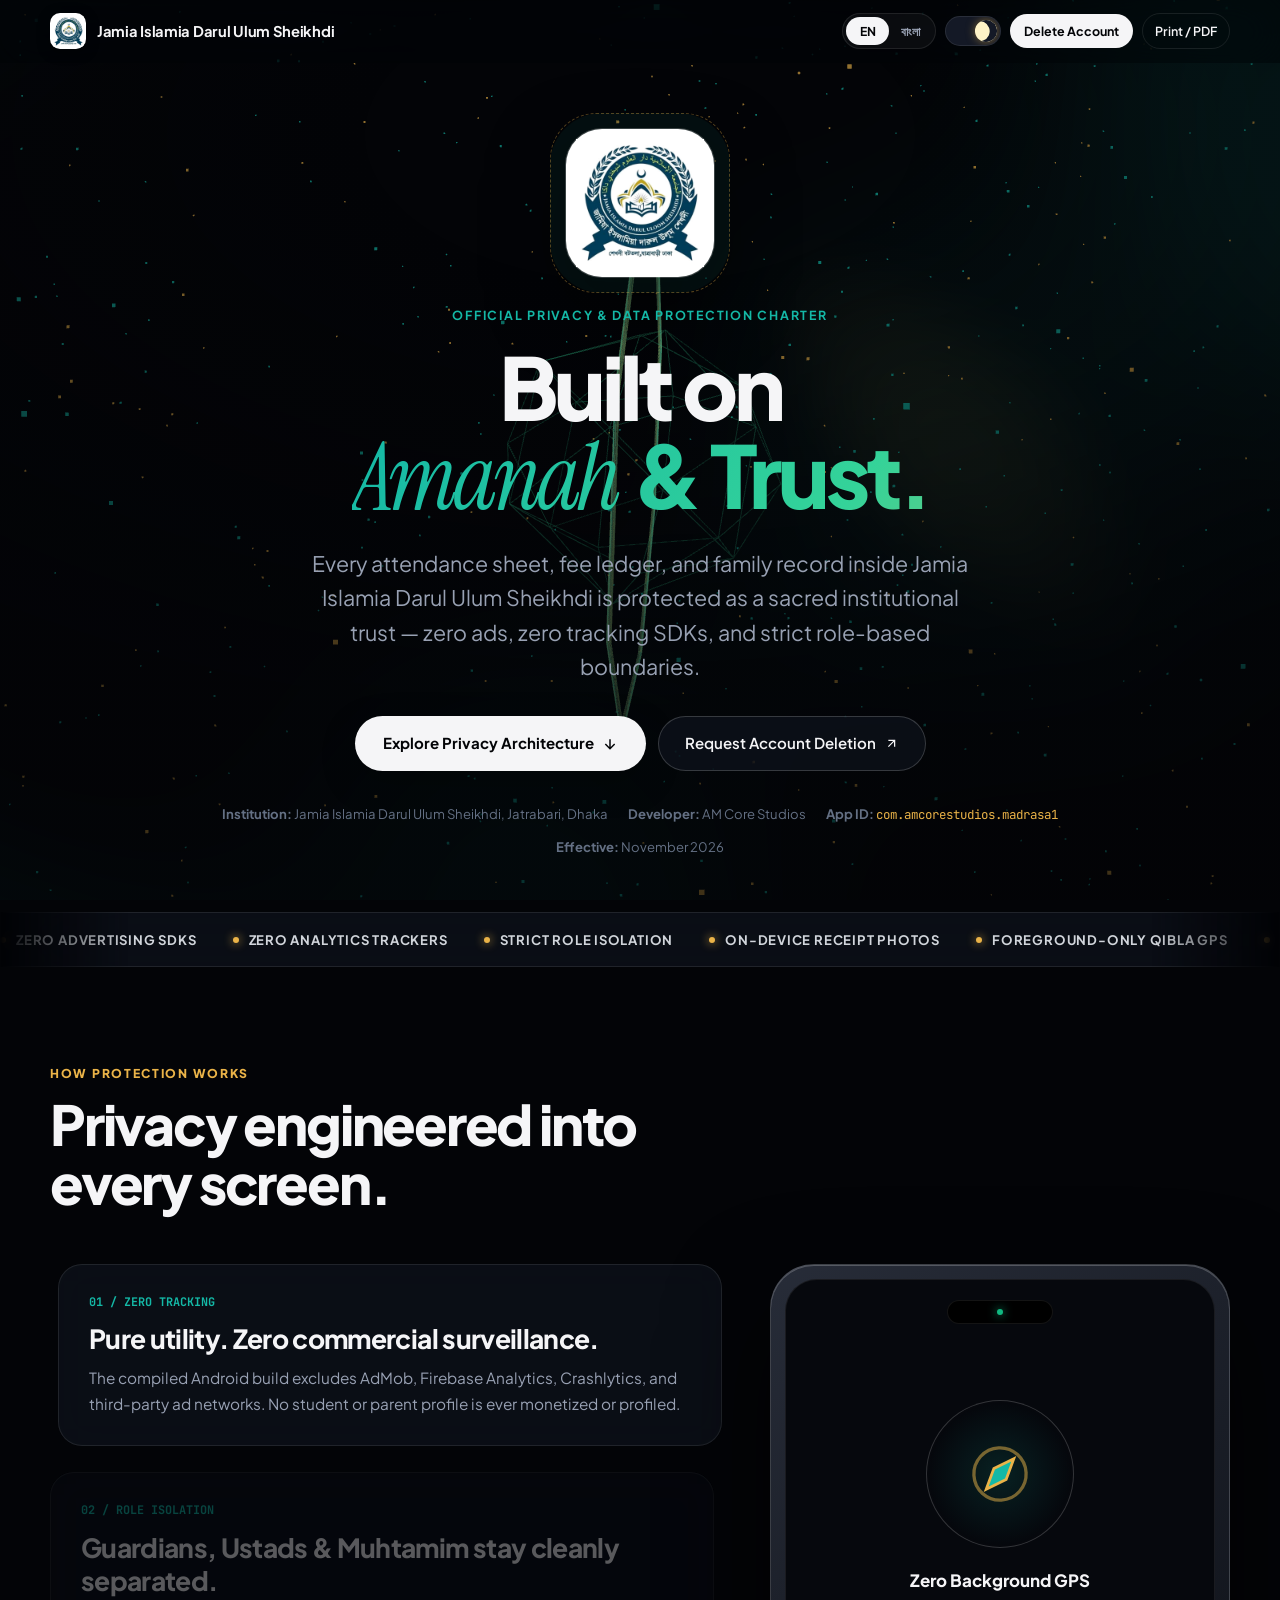
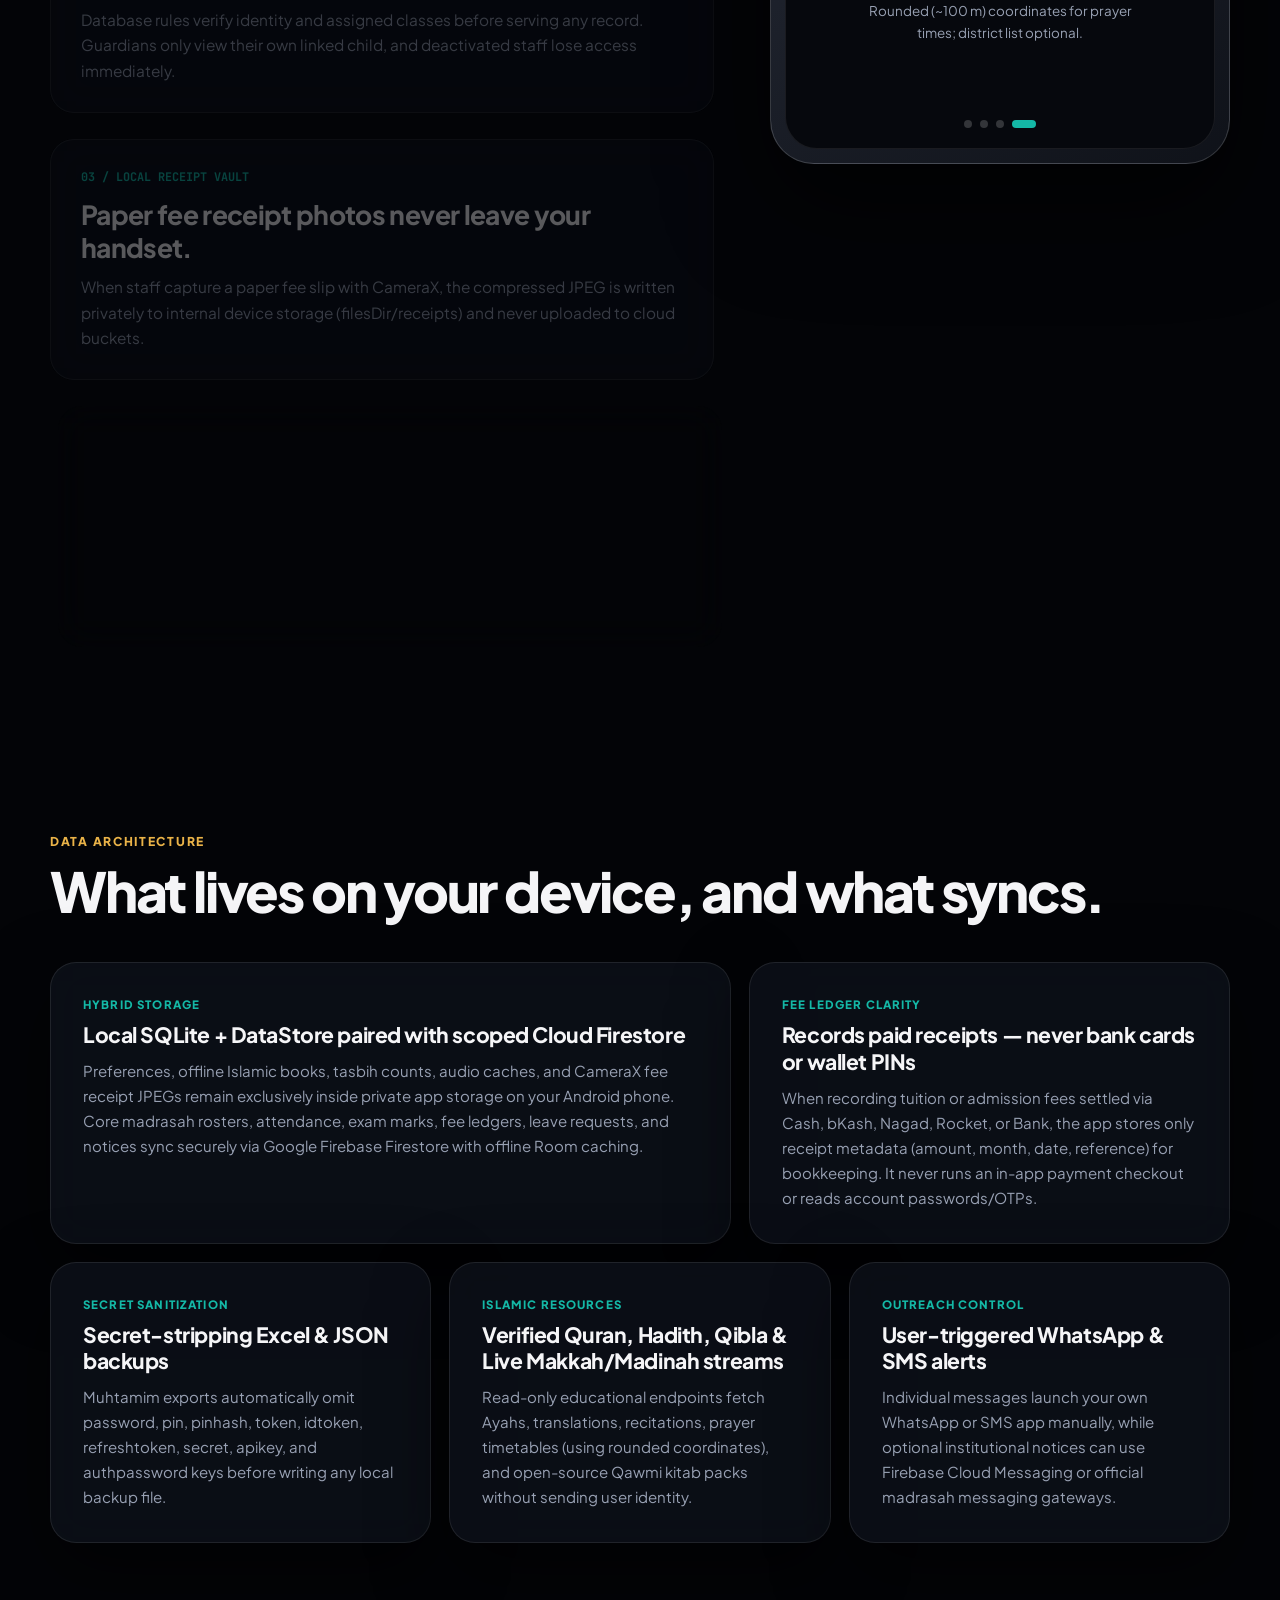
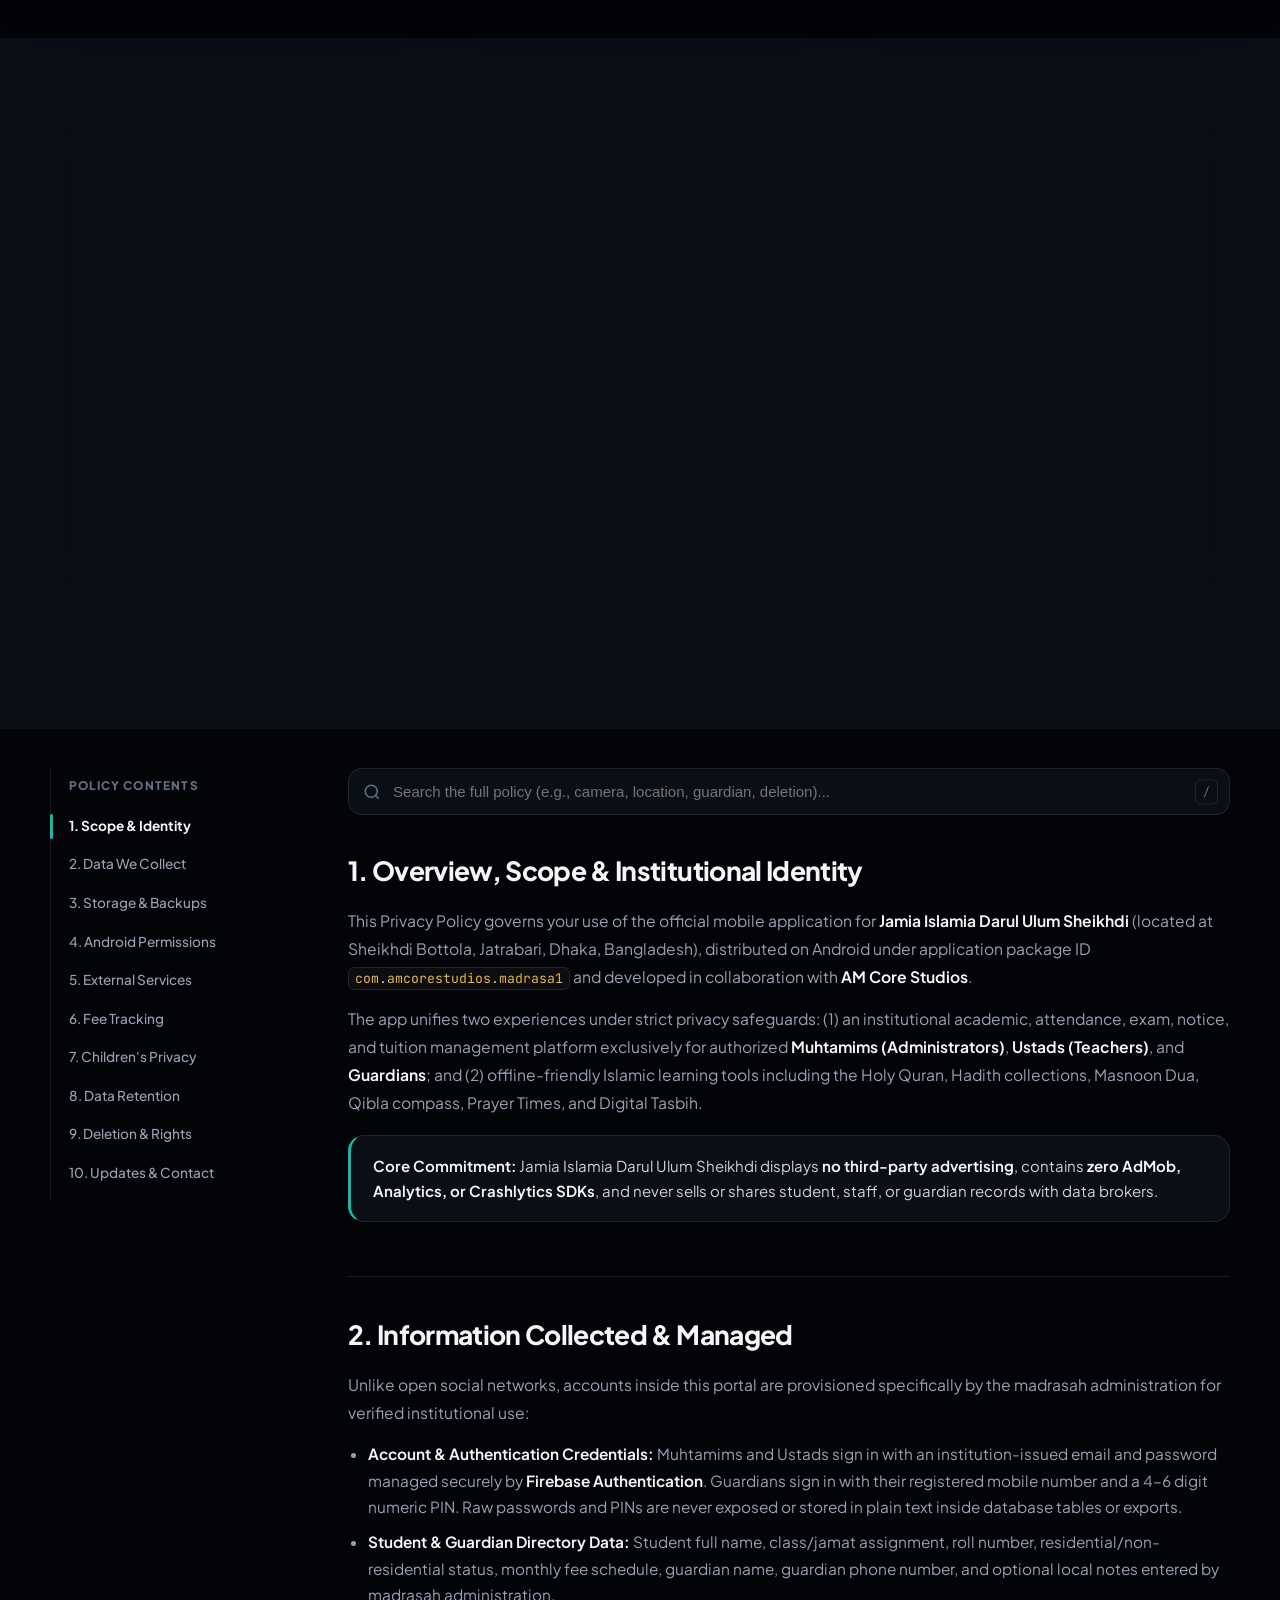
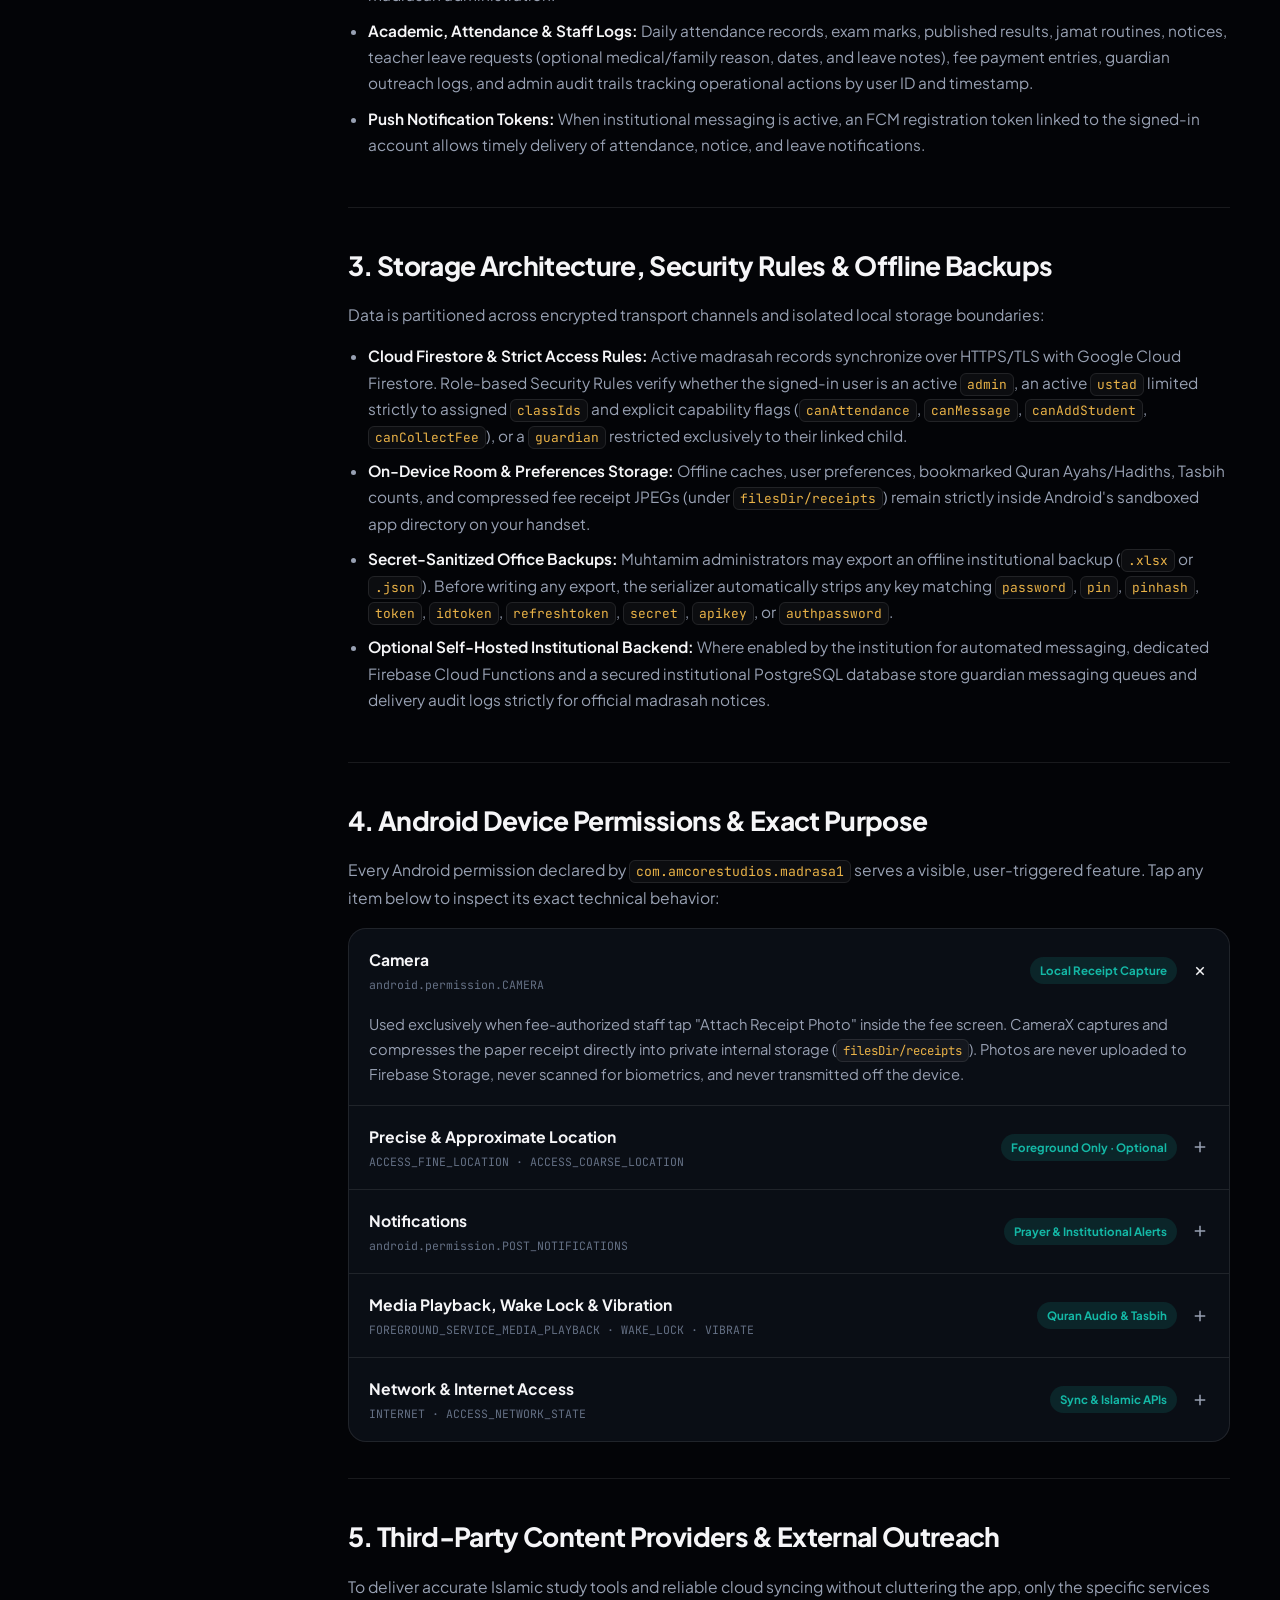
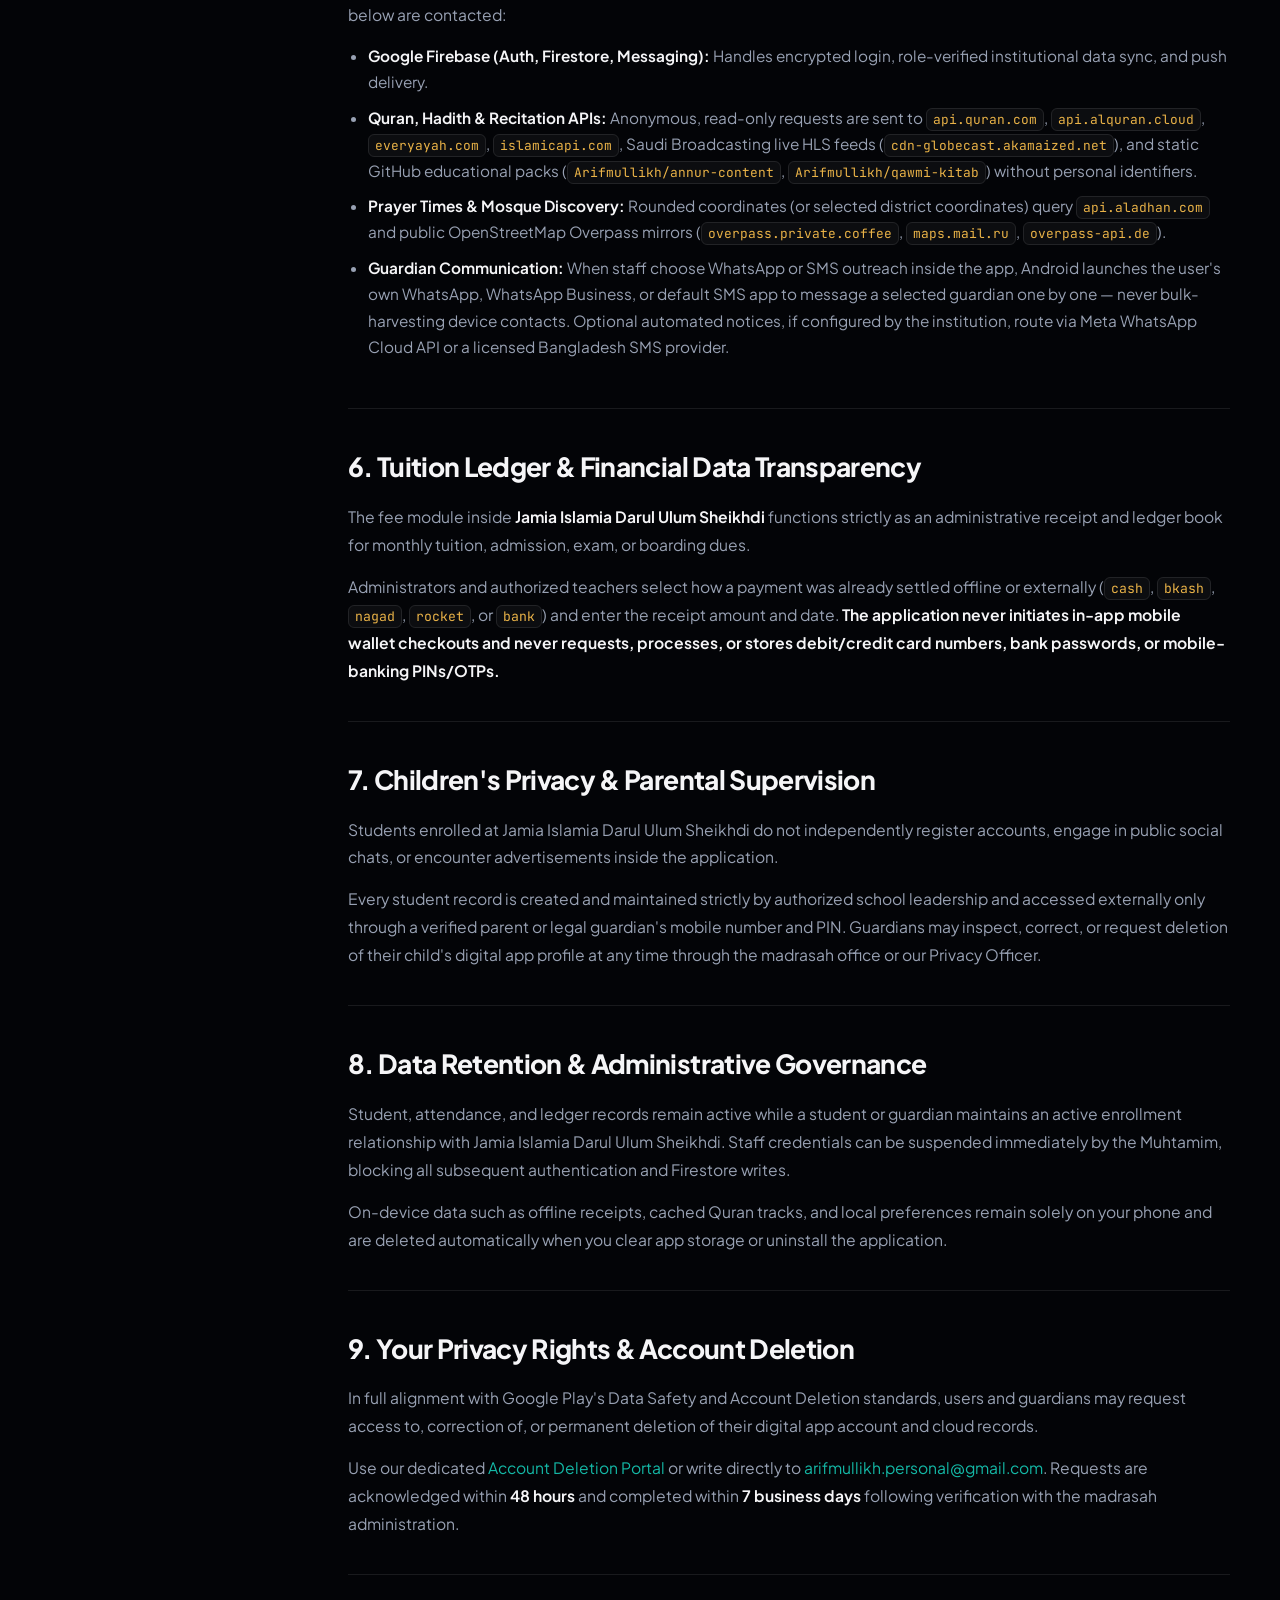
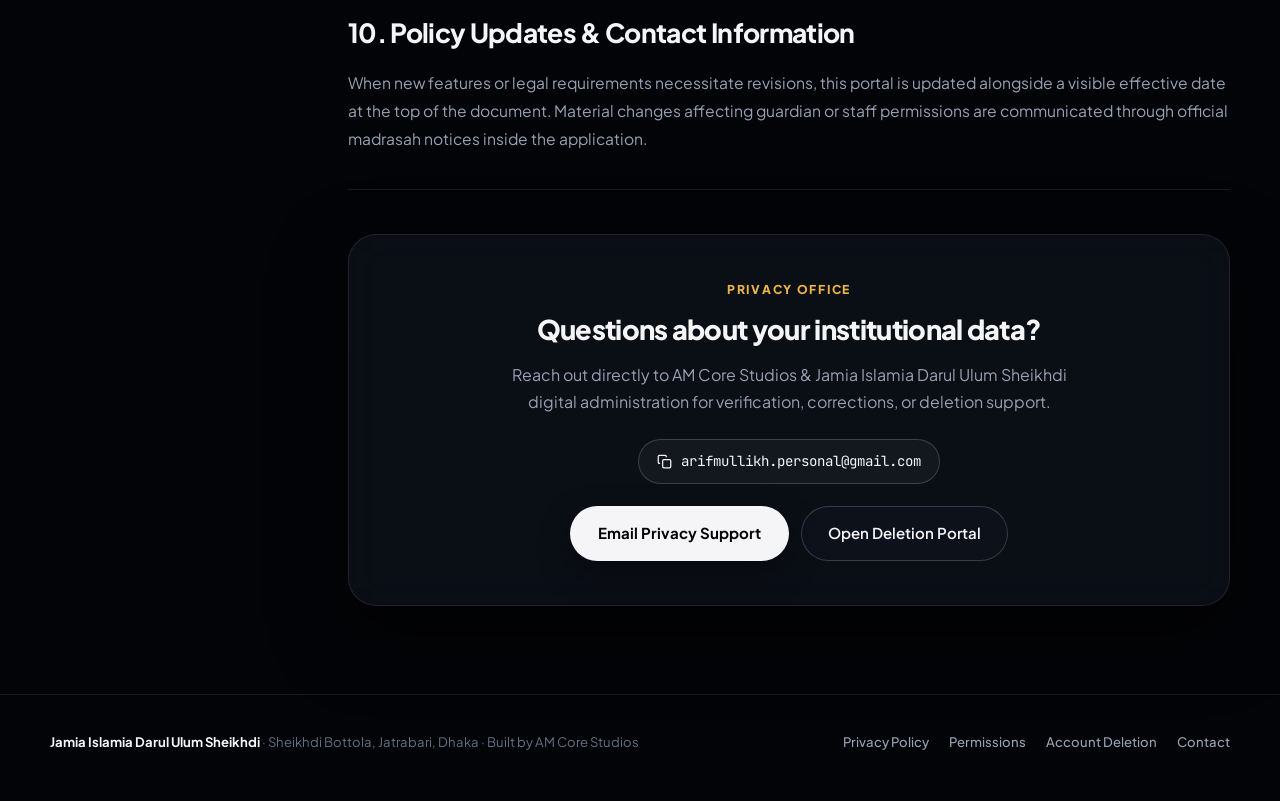
==== index.html @ a16a4319 "Deploy Jamia Islamia Darul Ulum Sheikhdi animated privacy portal" ====
<!DOCTYPE html>
<html lang="en" data-theme="dark">
<head>
  <meta charset="UTF-8">
  <meta name="viewport" content="width=device-width, initial-scale=1.0">
  <meta name="theme-color" content="#030407">
  <title>Privacy Policy — Jamia Islamia Darul Ulum Sheikhdi</title>
  <meta name="description" content="Official Privacy Policy &amp; Data Protection Charter for the Jamia Islamia Darul Ulum Sheikhdi Android application (com.amcorestudios.madrasa1) by AM Core Studios.">
  <meta property="og:title" content="Privacy Policy — Jamia Islamia Darul Ulum Sheikhdi">
  <meta property="og:description" content="Zero ads, zero trackers, strict role isolation, and complete institutional transparency for guardians, ustads, and administration.">
  <meta property="og:type" content="website">
  <meta property="og:url" content="https://arifmullikh.github.io/jamia-islamia-darul-ulum-sheikhdi/">
  <meta property="og:image" content="https://arifmullikh.github.io/jamia-islamia-darul-ulum-sheikhdi/assets/sheikhdi-seal.png">
  <link rel="icon" type="image/png" href="assets/sheikhdi-seal.png">
  <link rel="apple-touch-icon" href="assets/sheikhdi-seal.png">
  <link rel="preconnect" href="https://fonts.googleapis.com">
  <link rel="preconnect" href="https://fonts.gstatic.com" crossorigin>
  <link href="https://fonts.googleapis.com/css2?family=Hind+Siliguri:wght@400;500;600;700&family=Instrument+Serif:ital@0;1&family=JetBrains+Mono:wght@400;600;700&family=Noto+Serif+Bengali:wght@600;700;800&family=Plus+Jakarta+Sans:wght@400;500;600;700;800&display=swap" rel="stylesheet">
  <script>
    (function () {
      try {
        var t = localStorage.getItem('sheikhdi_theme') || 'dark';
        document.documentElement.setAttribute('data-theme', t === 'light' ? 'light' : 'dark');
        var m = document.querySelector('meta[name="theme-color"]');
        if (m) m.setAttribute('content', t === 'light' ? '#fbfbfd' : '#030407');
      } catch (_) {}
    })();
  </script>
  <link rel="stylesheet" href="css/styles.css?v=20261126">
</head>
<body>
  <!-- Cinematic Luxury Curtain Preloader -->
  <div id="preloader" class="preloader" aria-hidden="true">
    <div class="preloader-crest">
      <svg class="preloader-ring" viewBox="0 0 132 132" fill="none">
        <circle cx="66" cy="66" r="62" stroke="rgba(234,179,72,0.35)" stroke-width="1.5" stroke-dasharray="6 6" />
      </svg>
      <img src="assets/sheikhdi-seal.png" alt="" width="88" height="88">
    </div>
    <div class="preloader-bar"><div id="preloaderFill" class="preloader-fill"></div></div>
    <div id="preloaderPct" class="preloader-pct">00%</div>
  </div>

  <!-- Magnetic Cursor & Top Progress Ribbon -->
  <div id="cursorRing" class="cursor-ring" aria-hidden="true"></div>
  <div id="scrollLine" class="scroll-line" aria-hidden="true"></div>

  <!-- Real-Time Three.js WebGL Stage -->
  <canvas id="webgl-canvas" aria-hidden="true"></canvas>
  <div class="vignette-layer" aria-hidden="true"></div>

  <!-- Apple Frosted Floating Navbar -->
  <header class="top-nav" id="topNav">
    <div class="container nav-inner">
      <a href="#top" class="nav-brand" data-cursor="Top">
        <span class="nav-crest">
          <img src="assets/sheikhdi-seal.png" alt="Jamia Islamia Darul Ulum Sheikhdi Seal" width="32" height="32">
        </span>
        <span class="nav-title" data-en="Jamia Islamia Darul Ulum Sheikhdi" data-bn="জামিয়া ইসলামিয়া দারুল উলুম শেখদী">Jamia Islamia Darul Ulum Sheikhdi</span>
      </a>

      <nav class="nav-controls" aria-label="Portal Controls">
        <div class="lang-pill" role="group" aria-label="Language Selector">
          <div class="lang-glider" aria-hidden="true"></div>
          <button type="button" id="btnEn" class="lang-btn" onclick="setLang('en')" aria-pressed="true">EN</button>
          <button type="button" id="btnBn" class="lang-btn" onclick="setLang('bn')" aria-pressed="false">বাংলা</button>
        </div>

        <button type="button" id="themeSwitch" class="theme-switch" aria-label="Toggle Light or Dark Theme" aria-pressed="true">
          <span class="switch-orb" aria-hidden="true"></span>
        </button>

        <a href="account-deletion.html" class="nav-link-btn" data-cursor="Portal" data-en="Delete Account" data-bn="অ্যাকাউন্ট ডিলিট">Delete Account</a>

        <button type="button" class="nav-ghost-btn" onclick="window.print()" data-en="Print / PDF" data-bn="প্রিন্ট / PDF">Print / PDF</button>
      </nav>
    </div>
  </header>

  <main>
    <!-- Hero Stage -->
    <section class="hero-stage" id="top">
      <div class="container hero-inner" id="heroInner">
        <div class="seal-medallion" data-cursor="Seal">
          <img src="assets/sheikhdi-seal.png" alt="Official Emblem of Jamia Islamia Darul Ulum Sheikhdi, Dhaka" width="128" height="128">
        </div>

        <div class="hero-eyebrow" data-en="Official Privacy &amp; Data Protection Charter" data-bn="প্রাতিষ্ঠানিক অফিশিয়াল প্রাইভেসি ও তথ্য সুরক্ষা সনদ">
          Official Privacy &amp; Data Protection Charter
        </div>

        <h1 class="hero-h1">
          <span class="lang-en-block" data-lang="en">
            <span class="split-line"><span class="split-inner">Built on</span></span>
            <span class="split-line"><span class="split-inner"><span class="hero-accent"><span class="serif-it">Amanah</span> &amp; Trust.</span></span></span>
          </span>
          <span class="lang-bn-block" data-lang="bn" hidden>
            <span class="split-line"><span class="split-inner">আমাদের অঙ্গীকার</span></span>
            <span class="split-line"><span class="split-inner"><span class="hero-accent">স্বচ্ছতা ও <span class="serif-it">আমানত</span></span></span></span>
          </span>
        </h1>

        <p class="hero-lead"
           data-en="Every attendance sheet, fee ledger, and family record inside Jamia Islamia Darul Ulum Sheikhdi is protected as a sacred institutional trust — zero ads, zero tracking SDKs, and strict role-based boundaries."
           data-bn="জামিয়া ইসলামিয়া দারুল উলুম শেখদী অ্যাপে সংরক্ষিত প্রতিটি ছাত্রের হাজিরা, ফলাফল ও অভিভাবকের তথ্য আমাদের কাছে আমানত। এতে কোনো বিজ্ঞাপন বা গোপন ট্র্যাকিং নেই; প্রত্যেক ব্যবহারকারীর তথ্য কেবল তাঁর নির্ধারিত গণ্ডির মধ্যেই সুরক্ষিত থাকে।">
          Every attendance sheet, fee ledger, and family record inside Jamia Islamia Darul Ulum Sheikhdi is protected as a sacred institutional trust — zero ads, zero tracking SDKs, and strict role-based boundaries.
        </p>

        <div class="hero-cta">
          <a href="#showcase" class="apple-btn-primary" data-cursor="Explore">
            <span data-en="Explore Privacy Architecture" data-bn="সুরক্ষা কাঠামো দেখুন">Explore Privacy Architecture</span>
            <svg width="16" height="16" viewBox="0 0 24 24" fill="none" stroke="currentColor" stroke-width="2.2" aria-hidden="true"><path d="M12 5v14M5 12l7 7 7-7"/></svg>
          </a>
          <a href="account-deletion.html" class="apple-btn-secondary" data-cursor="Delete">
            <span data-en="Request Account Deletion" data-bn="অ্যাকাউন্ট ডিলিট অনুরোধ">Request Account Deletion</span>
            <svg width="15" height="15" viewBox="0 0 24 24" fill="none" stroke="currentColor" stroke-width="2" aria-hidden="true"><path d="M7 17L17 7M7 7h10v10"/></svg>
          </a>
        </div>

        <div class="hero-meta-line">
          <span>
            <strong data-en="Institution:" data-bn="প্রতিষ্ঠান:">Institution:</strong>
            <span data-en="Jamia Islamia Darul Ulum Sheikhdi, Jatrabari, Dhaka" data-bn="জামিয়া ইসলামিয়া দারুল উলুম শেখদী, শেখদী বটতলা, যাত্রাবাড়ী, ঢাকা">Jamia Islamia Darul Ulum Sheikhdi, Jatrabari, Dhaka</span>
          </span>
          <span><strong data-en="Developer:" data-bn="ডেভেলপার:">Developer:</strong> AM Core Studios</span>
          <span><strong data-en="App ID:" data-bn="অ্যাপ আইডি:">App ID:</strong> <code>com.amcorestudios.madrasa1</code></span>
          <span>
            <strong data-en="Effective:" data-bn="হালনাগাদ:">Effective:</strong>
            <span data-en="November 2026" data-bn="নভেম্বর ২০২৬">November 2026</span>
          </span>
        </div>
      </div>
    </section>

    <!-- Trust Marquee -->
    <div class="marquee-band" aria-hidden="true">
      <div class="marquee-track">
        <span class="marquee-item"><span class="marquee-dot"></span><span data-en="Zero Advertising SDKs" data-bn="শতভাগ বিজ্ঞাপনমুক্ত">Zero Advertising SDKs</span></span>
        <span class="marquee-item"><span class="marquee-dot"></span><span data-en="Zero Analytics Trackers" data-bn="কোনো অ্যানালিটিক্স ট্র্যাকার নেই">Zero Analytics Trackers</span></span>
        <span class="marquee-item"><span class="marquee-dot"></span><span data-en="Strict Role Isolation" data-bn="রোল-ভিত্তিক কঠোর নিরাপত্তা">Strict Role Isolation</span></span>
        <span class="marquee-item"><span class="marquee-dot"></span><span data-en="On-Device Receipt Photos" data-bn="রসিদের ছবি শুধু ডিভাইসেই">On-Device Receipt Photos</span></span>
        <span class="marquee-item"><span class="marquee-dot"></span><span data-en="Foreground-Only Qibla GPS" data-bn="লোকেশন শুধু কিবলা ও নামাজে">Foreground-Only Qibla GPS</span></span>
        <span class="marquee-item"><span class="marquee-dot"></span><span data-en="Secret-Free Office Backups" data-bn="পিন ও পাসওয়ার্ডমুক্ত ব্যাকআপ">Secret-Free Office Backups</span></span>
        <!-- Seamless duplicate sequence -->
        <span class="marquee-item"><span class="marquee-dot"></span><span data-en="Zero Advertising SDKs" data-bn="শতভাগ বিজ্ঞাপনমুক্ত">Zero Advertising SDKs</span></span>
        <span class="marquee-item"><span class="marquee-dot"></span><span data-en="Zero Analytics Trackers" data-bn="কোনো অ্যানালিটিক্স ট্র্যাকার নেই">Zero Analytics Trackers</span></span>
        <span class="marquee-item"><span class="marquee-dot"></span><span data-en="Strict Role Isolation" data-bn="রোল-ভিত্তিক কঠোর নিরাপত্তা">Strict Role Isolation</span></span>
        <span class="marquee-item"><span class="marquee-dot"></span><span data-en="On-Device Receipt Photos" data-bn="রসিদের ছবি শুধু ডিভাইসেই">On-Device Receipt Photos</span></span>
        <span class="marquee-item"><span class="marquee-dot"></span><span data-en="Foreground-Only Qibla GPS" data-bn="লোকেশন শুধু কিবলা ও নামাজে">Foreground-Only Qibla GPS</span></span>
        <span class="marquee-item"><span class="marquee-dot"></span><span data-en="Secret-Free Office Backups" data-bn="পিন ও পাসওয়ার্ডমুক্ত ব্যাকআপ">Secret-Free Office Backups</span></span>
      </div>
    </div>

    <!-- Pinned Scrollytelling Showcase -->
    <section class="band-showcase" id="showcase">
      <div class="container">
        <div class="showcase-header gsap-rise">
          <div class="kicker" data-en="How Protection Works" data-bn="সুরক্ষা ব্যবস্থা">How Protection Works</div>
          <h2 class="display-title" data-en="Privacy engineered into every screen." data-bn="অ্যাপের প্রতিটি পর্দায় অদৃশ্য নিরাপত্তা প্রহরী।">Privacy engineered into every screen.</h2>
        </div>

        <div class="showcase-grid" id="showcaseGrid">
          <div class="chapters">
            <article class="chapter active" data-scene="0" onclick="activateScene(0)" data-cursor="Inspect">
              <div class="chapter-num">01 / ZERO TRACKING</div>
              <h3 data-en="Pure utility. Zero commercial surveillance." data-bn="বাণিজ্যিক নজরদারি বা বিজ্ঞাপন থেকে সম্পূর্ণ মুক্ত।">Pure utility. Zero commercial surveillance.</h3>
              <p data-en="The compiled Android build excludes AdMob, Firebase Analytics, Crashlytics, and third-party ad networks. No student or parent profile is ever monetized or profiled."
                 data-bn="অ্যাপটিতে কোনো AdMob, Firebase Analytics, Crashlytics বা তৃতীয় পক্ষের বিজ্ঞাপন নেটওয়ার্ক যুক্ত নেই। ছাত্র বা অভিভাবকদের কোনো তথ্যই বাণিজ্যিক উদ্দেশ্যে ব্যবহার করা হয় না।">
                The compiled Android build excludes AdMob, Firebase Analytics, Crashlytics, and third-party ad networks. No student or parent profile is ever monetized or profiled.
              </p>
            </article>

            <article class="chapter" data-scene="1" onclick="activateScene(1)" data-cursor="Inspect">
              <div class="chapter-num">02 / ROLE ISOLATION</div>
              <h3 data-en="Guardians, Ustads &amp; Muhtamim stay cleanly separated." data-bn="অভিভাবক, উস্তাদ ও মুহতামিমের তথ্যের আলাদা প্রাচীর।">Guardians, Ustads &amp; Muhtamim stay cleanly separated.</h3>
              <p data-en="Database rules verify identity and assigned classes before serving any record. Guardians only view their own linked child, and deactivated staff lose access immediately."
                 data-bn="সার্ভারের নিরাপত্তা নিয়ম প্রতিবার যাচাই করে কে কোন তথ্য দেখার অধিকার রাখেন। অভিভাবক শুধু নিজ সন্তানের বিবরণ দেখেন, আর কোনো উস্তাদকে নিষ্ক্রিয় করলে মুহূর্তেই তাঁর প্রবেশ বন্ধ হয়ে যায়।">
                Database rules verify identity and assigned classes before serving any record. Guardians only view their own linked child, and deactivated staff lose access immediately.
              </p>
            </article>

            <article class="chapter" data-scene="2" onclick="activateScene(2)" data-cursor="Inspect">
              <div class="chapter-num">03 / LOCAL RECEIPT VAULT</div>
              <h3 data-en="Paper fee receipt photos never leave your handset." data-bn="রসিদের ছবি শুধু আপনার নিজ ফোনেই সংরক্ষিত থাকে।">Paper fee receipt photos never leave your handset.</h3>
              <p data-en="When staff capture a paper fee slip with CameraX, the compressed JPEG is written privately to internal device storage (filesDir/receipts) and never uploaded to cloud buckets."
                 data-bn="বেতনের কাগজের রসিদের ছবি তুললে তা সংকুচিত হয়ে শুধুমাত্র আপনার ফোনের অভ্যন্তরীণ মেমোরিতে (filesDir/receipts) জমা থাকে; কখনোই ক্লাউড স্টোরেজে আপলোড হয় না।">
                When staff capture a paper fee slip with CameraX, the compressed JPEG is written privately to internal device storage (filesDir/receipts) and never uploaded to cloud buckets.
              </p>
            </article>

            <article class="chapter" data-scene="3" onclick="activateScene(3)" data-cursor="Inspect">
              <div class="chapter-num">04 / PURPOSEFUL PERMISSIONS</div>
              <h3 data-en="One-shot foreground location, or pick a district manually." data-bn="লোকেশন শুধু কিবলা ও নামাজের সময়ে, জেলা বাছাইয়েরও সুযোগ।">One-shot foreground location, or pick a district manually.</h3>
              <p data-en="Background GPS tracking is completely absent. If you prefer zero location access, simply select your Bangladesh district manually for prayer times and Qibla direction."
                 data-bn="অ্যাপ ব্যাকগ্রাউন্ডে কখনোই আপনার অবস্থান পর্যবেক্ষণ করে না। আপনি চাইলে জিপিএস অনুমতি ছাড়াই সরাসরি তালিকা থেকে নিজের জেলা বেছে নিয়ে নামাজ ও কিবলার সময় দেখতে পারবেন।">
                Background GPS tracking is completely absent. If you prefer zero location access, simply select your Bangladesh district manually for prayer times and Qibla direction.
              </p>
            </article>
          </div>

          <div class="device-pin-col">
            <div class="device-frame" data-cursor="Device">
              <div class="device-screen">
                <div class="dynamic-island"><span class="island-dot" aria-hidden="true"></span></div>

                <div class="scenes-stage">
                  <!-- Scene 0 -->
                  <div class="scene active" data-scene="0">
                    <div class="shield-core">
                      <span class="shield-ring" aria-hidden="true"></span>
                      <span class="shield-pulse" aria-hidden="true"></span>
                      <svg width="46" height="46" viewBox="0 0 24 24" fill="none" stroke="#14b8a6" stroke-width="1.8" aria-hidden="true">
                        <path d="M12 22s8-4 8-10V5l-8-3-8 3v7c0 6 8 10 8 10z"/>
                        <path d="m9 12 2 2 4-4"/>
                      </svg>
                      <span class="blocked-tag bt-1">AD-SDK: 0</span>
                      <span class="blocked-tag bt-2">TRACKER: 0</span>
                    </div>
                    <div class="scene-caption">
                      <h4 data-en="Clean Binary Guarantee" data-bn="ট্র্যাকারমুক্ত সফটওয়্যার">Clean Binary Guarantee</h4>
                      <p data-en="No ad networks, telemetry loggers, or cross-app identifiers compiled." data-bn="কোনো বিজ্ঞাপন কোড বা লুকানো অ্যানালিটিক্স যুক্ত নেই।">No ad networks, telemetry loggers, or cross-app identifiers compiled.</p>
                    </div>
                  </div>

                  <!-- Scene 1 -->
                  <div class="scene" data-scene="1">
                    <div class="wallet-stack">
                      <div class="wallet-card">
                        <div>
                          <strong data-en="Guardian Scope" data-bn="অভিভাবক সীমা">Guardian Scope</strong>
                          <small data-en="Phone + PIN · Read-only child view" data-bn="ফোন ও পিন · শুধু নিজ সন্তানের তথ্য">Phone + PIN · Read-only child view</small>
                        </div>
                        <span class="lock-pill" data-en="Scoped" data-bn="সীমিত">Scoped</span>
                      </div>
                      <div class="wallet-card">
                        <div>
                          <strong data-en="Ustad Scope" data-bn="উস্তাদ সীমা">Ustad Scope</strong>
                          <small data-en="Assigned jamats &amp; delegated flags" data-bn="শুধু নির্ধারিত জামাত ও অনুমতি">Assigned jamats &amp; delegated flags</small>
                        </div>
                        <span class="lock-pill" data-en="Class-Locked" data-bn="জামাতবদ্ধ">Class-Locked</span>
                      </div>
                      <div class="wallet-card">
                        <div>
                          <strong data-en="Muhtamim Vault" data-bn="মুহতামিম প্যানেল">Muhtamim Vault</strong>
                          <small data-en="Full oversight &amp; offline Excel exports" data-bn="পূর্ণ নিয়ন্ত্রণ ও নিরাপদ ব্যাকআপ">Full oversight &amp; offline Excel exports</small>
                        </div>
                        <span class="lock-pill" data-en="Admin" data-bn="অ্যাডমিন">Admin</span>
                      </div>
                    </div>
                    <div class="scene-caption">
                      <h4 data-en="Three Distinct Boundaries" data-bn="তিন স্তরের নিরাপত্তা প্রাচীর">Three Distinct Boundaries</h4>
                      <p data-en="Server-side Firestore rules enforce every read and write rule." data-bn="সার্ভার পর্যায়ে প্রতিটি তথ্য আদান-প্রদান যাচাই করা হয়।">Server-side Firestore rules enforce every read and write rule.</p>
                    </div>
                  </div>

                  <!-- Scene 2 -->
                  <div class="scene" data-scene="2">
                    <div class="receipt-box">
                      <span class="scan-beam" aria-hidden="true"></span>
                      <svg width="40" height="40" viewBox="0 0 24 24" fill="none" stroke="currentColor" stroke-width="1.7" aria-hidden="true">
                        <path d="M4 3h16v18l-2-1.5L16 21l-2-1.5L12 21l-2-1.5L8 21l-2-1.5L4 21V3z"/>
                        <path d="M8 8h8M8 12h6"/>
                      </svg>
                      <small style="font-family: var(--font-mono); font-size: 0.68rem; opacity: 0.8;">filesDir/receipts</small>
                    </div>
                    <div class="scene-caption">
                      <h4 data-en="On-Device Camera Capture" data-bn="ফোনের ভেতরেই রসিদ সংরক্ষণ">On-Device Camera Capture</h4>
                      <p data-en="Compressed locally for office proof; zero photo uploads to servers." data-bn="ছবিগুলো ক্লাউডে যায় না, সরাসরি আপনার ফোনেই সুরক্ষিত থাকে।">Compressed locally for office proof; zero photo uploads to servers.</p>
                    </div>
                  </div>

                  <!-- Scene 3 -->
                  <div class="scene" data-scene="3">
                    <div class="compass-dial">
                      <svg class="compass-needle-anim" width="66" height="66" viewBox="0 0 24 24" fill="none" aria-hidden="true">
                        <circle cx="12" cy="12" r="9.5" stroke="rgba(234,179,72,0.5)" stroke-width="1.2"/>
                        <path d="M12 4.5l3 7.5-3 7.5-3-7.5 3-7.5z" fill="#14b8a6" stroke="#eab348" stroke-width="1"/>
                      </svg>
                    </div>
                    <div class="scene-caption">
                      <h4 data-en="Zero Background GPS" data-bn="ব্যাকগ্রাউন্ড জিপিএস মুক্ত">Zero Background GPS</h4>
                      <p data-en="Rounded (~100 m) coordinates for prayer times; district list optional." data-bn="অতিরিক্ত সূক্ষ্মতা ছাড়াই নামাজের সময় হিসাব ও জেলা বাছাইয়ের সুবিধা।">Rounded (~100 m) coordinates for prayer times; district list optional.</p>
                    </div>
                  </div>
                </div>

                <div class="device-dots" role="tablist" aria-label="Architecture Scenes">
                  <button type="button" class="d-dot active" onclick="activateScene(0)" aria-label="Scene 1"></button>
                  <button type="button" class="d-dot" onclick="activateScene(1)" aria-label="Scene 2"></button>
                  <button type="button" class="d-dot" onclick="activateScene(2)" aria-label="Scene 3"></button>
                  <button type="button" class="d-dot" onclick="activateScene(3)" aria-label="Scene 4"></button>
                </div>
              </div>
            </div>
          </div>
        </div>
      </div>
    </section>

    <!-- 3D Bento Grid -->
    <section class="section-band" id="architecture">
      <div class="container">
        <div class="gsap-rise">
          <div class="kicker" data-en="Data Architecture" data-bn="তথ্যের বিন্যাস ও নিরাপত্তা">Data Architecture</div>
          <h2 class="display-title" data-en="What lives on your device, and what syncs." data-bn="কোন তথ্য ফোনে থাকে, আর কোনটি ক্লাউডে।">What lives on your device, and what syncs.</h2>
        </div>

        <div class="bento-grid">
          <article class="bento-tile span-7" data-cursor="Inspect">
            <div>
              <div class="tile-kicker" data-en="HYBRID STORAGE" data-bn="দ্বিস্তরীয় সংরক্ষণ">HYBRID STORAGE</div>
              <h3 data-en="Local SQLite + DataStore paired with scoped Cloud Firestore" data-bn="লোকাল ডাটাবেস ও সুরক্ষিত ক্লাউড সিঙ্ক">Local SQLite + DataStore paired with scoped Cloud Firestore</h3>
              <p data-en="Preferences, offline Islamic books, tasbih counts, audio caches, and CameraX fee receipt JPEGs remain exclusively inside private app storage on your Android phone. Core madrasah rosters, attendance, exam marks, fee ledgers, leave requests, and notices sync securely via Google Firebase Firestore with offline Room caching."
                 data-bn="অ্যাপ সেটিংস, তাসবিহ গণনা, অফলাইন কিতাব-হাদিস এবং বেতনের কাগজের রসিদের ছবি শুধুমাত্র আপনার ফোনের ব্যক্তিগত স্টোরেজেই থাকে। ছাত্র তালিকা, দৈনিক হাজিরা, পরীক্ষার নম্বর, নোটিশ ও বেতনের হিসাব নিরাপদে Firebase Firestore-এ সিঙ্ক হয়।">
                Preferences, offline Islamic books, tasbih counts, audio caches, and CameraX fee receipt JPEGs remain exclusively inside private app storage on your Android phone. Core madrasah rosters, attendance, exam marks, fee ledgers, leave requests, and notices sync securely via Google Firebase Firestore with offline Room caching.
              </p>
            </div>
          </article>

          <article class="bento-tile span-5" data-cursor="Inspect">
            <div>
              <div class="tile-kicker" data-en="FEE LEDGER CLARITY" data-bn="আর্থিক লেনদেনের স্বচ্ছতা">FEE LEDGER CLARITY</div>
              <h3 data-en="Records paid receipts — never bank cards or wallet PINs" data-bn="শুধু পরিশোধিত রসিদের হিসাব — কোনো ব্যাংক বা পিন তথ্য নয়">Records paid receipts — never bank cards or wallet PINs</h3>
              <p data-en="When recording tuition or admission fees settled via Cash, bKash, Nagad, Rocket, or Bank, the app stores only receipt metadata (amount, month, date, reference) for bookkeeping. It never runs an in-app payment checkout or reads account passwords/OTPs."
                 data-bn="নগদ, বিকাশ, নগদ, রকেট বা ব্যাংকের মাধ্যমে আগেই পরিশোধিত ফি-এর কেবল তারিখ, পরিমাণ ও রসিদ তথ্য হিসাবের খাতায় তোলা হয়। অ্যাপের ভেতরে কোনো কার্ড নম্বর, পিন বা ওটিপি নেওয়া হয় না।">
                When recording tuition or admission fees settled via Cash, bKash, Nagad, Rocket, or Bank, the app stores only receipt metadata (amount, month, date, reference) for bookkeeping. It never runs an in-app payment checkout or reads account passwords/OTPs.
              </p>
            </div>
          </article>

          <article class="bento-tile span-4" data-cursor="Inspect">
            <div>
              <div class="tile-kicker" data-en="SECRET SANITIZATION" data-bn="গোপন তথ্য ফিল্টার">SECRET SANITIZATION</div>
              <h3 data-en="Secret-stripping Excel &amp; JSON backups" data-bn="পিন ও পাসওয়ার্ডমুক্ত অফিস ব্যাকআপ">Secret-stripping Excel &amp; JSON backups</h3>
              <p data-en="Muhtamim exports automatically omit password, pin, pinhash, token, idtoken, refreshtoken, secret, apikey, and authpassword keys before writing any local backup file."
                 data-bn="মুহতামিম যখন .xlsx বা .json ব্যাকআপ নেন, তখন কোড স্বয়ংক্রিয়ভাবে সকল password, pin, token বা secret কী বাদ দিয়ে ফাইল তৈরি করে।">
                Muhtamim exports automatically omit password, pin, pinhash, token, idtoken, refreshtoken, secret, apikey, and authpassword keys before writing any local backup file.
              </p>
            </div>
          </article>

          <article class="bento-tile span-4" data-cursor="Inspect">
            <div>
              <div class="tile-kicker" data-en="ISLAMIC RESOURCES" data-bn="ইসলামিক লাইব্রেরি">ISLAMIC RESOURCES</div>
              <h3 data-en="Verified Quran, Hadith, Qibla &amp; Live Makkah/Madinah streams" data-bn="কুরআন, হাদিস, কিবলা ও মক্কা-মদিনা লাইভ">Verified Quran, Hadith, Qibla &amp; Live Makkah/Madinah streams</h3>
              <p data-en="Read-only educational endpoints fetch Ayahs, translations, recitations, prayer timetables (using rounded coordinates), and open-source Qawmi kitab packs without sending user identity."
                 data-bn="ব্যক্তিগত পরিচয় না পাঠিয়েই কুরআন, তিলাওয়াত, কওমি কিতাব প্যাক এবং আনুমানিক স্থানাঙ্ক ব্যবহার করে নামাজের সময়সূচি সংগ্রহ করা হয়।">
                Read-only educational endpoints fetch Ayahs, translations, recitations, prayer timetables (using rounded coordinates), and open-source Qawmi kitab packs without sending user identity.
              </p>
            </div>
          </article>

          <article class="bento-tile span-4" data-cursor="Inspect">
            <div>
              <div class="tile-kicker" data-en="OUTREACH CONTROL" data-bn="অভিভাবক যোগাযোগ">OUTREACH CONTROL</div>
              <h3 data-en="User-triggered WhatsApp &amp; SMS alerts" data-bn="ব্যবহারকারীর সম্মতিতে বার্তা প্রেরণ">User-triggered WhatsApp &amp; SMS alerts</h3>
              <p data-en="Individual messages launch your own WhatsApp or SMS app manually, while optional institutional notices can use Firebase Cloud Messaging or official madrasah messaging gateways."
                 data-bn="সরাসরি হোয়াটসঅ্যাপ বা এসএমএস পাঠাতে আপনার নিজের অ্যাপ খোলা হয়; পাশাপাশি প্রতিষ্ঠান চাইলে অফিশিয়াল নোটিফিকেশন ও বার্তা সেবা চালু করতে পারে।">
                Individual messages launch your own WhatsApp or SMS app manually, while optional institutional notices can use Firebase Cloud Messaging or official madrasah messaging gateways.
              </p>
            </div>
          </article>
        </div>
      </div>
    </section>

    <!-- Interactive Role Access Matrix -->
    <section class="section-band" id="roles">
      <div class="container">
        <div class="role-section gsap-rise">
          <div class="role-top">
            <div>
              <div class="kicker" data-en="Interactive Access Matrix" data-bn="রোল-ভিত্তিক প্রবেশাধিকার">Interactive Access Matrix</div>
              <h2 style="font-size: clamp(1.5rem, 2.8vw, 2.15rem); font-weight: 800; letter-spacing: -0.03em;"
                  data-en="Choose a role inside Jamia Islamia Darul Ulum Sheikhdi"
                  data-bn="আপনার ভূমিকা বেছে নিয়ে তথ্যের সীমা দেখে নিন">
                Choose a role inside Jamia Islamia Darul Ulum Sheikhdi
              </h2>
            </div>

            <div class="segmented" role="tablist" aria-label="Account Role">
              <div class="seg-glider" id="roleGlider" aria-hidden="true"></div>
              <button type="button" class="seg-btn" onclick="setRole(0)" aria-selected="true" data-en="Guardian" data-bn="অভিভাবক">Guardian</button>
              <button type="button" class="seg-btn" onclick="setRole(1)" aria-selected="false" data-en="Ustad" data-bn="উস্তাদ">Ustad</button>
              <button type="button" class="seg-btn" onclick="setRole(2)" aria-selected="false" data-en="Muhtamim" data-bn="মুহতামিম">Muhtamim</button>
            </div>
          </div>

          <div id="roleCols" class="role-cols"></div>
        </div>
      </div>
    </section>

    <!-- Full Policy & Interactive Search / Drawers -->
    <section class="section-band" id="details">
      <div class="container">
        <div class="details-layout">
          <aside class="toc-nav" aria-label="Table of Contents">
            <div class="toc-label" data-en="Policy Contents" data-bn="নীতিমালার সূচি">Policy Contents</div>
            <ul class="toc-links">
              <div id="tocBar" class="toc-bar" aria-hidden="true"></div>
              <li><a class="toc-a active" href="#s1" data-en="1. Scope &amp; Identity" data-bn="১. পরিধি ও পরিচয়">1. Scope &amp; Identity</a></li>
              <li><a class="toc-a" href="#s2" data-en="2. Data We Collect" data-bn="২. সংগৃহীত তথ্য">2. Data We Collect</a></li>
              <li><a class="toc-a" href="#s3" data-en="3. Storage &amp; Backups" data-bn="৩. সংরক্ষণ ও ব্যাকআপ">3. Storage &amp; Backups</a></li>
              <li><a class="toc-a" href="#s4" data-en="4. Android Permissions" data-bn="৪. অ্যান্ড্রয়েড অনুমতি">4. Android Permissions</a></li>
              <li><a class="toc-a" href="#s5" data-en="5. External Services" data-bn="৫. তৃতীয় পক্ষের সেবা">5. External Services</a></li>
              <li><a class="toc-a" href="#s6" data-en="6. Fee Tracking" data-bn="৬. বেতন ও ফি হিসাব">6. Fee Tracking</a></li>
              <li><a class="toc-a" href="#s7" data-en="7. Children's Privacy" data-bn="৭. অপ্রাপ্তবয়স্ক সুরক্ষা">7. Children's Privacy</a></li>
              <li><a class="toc-a" href="#s8" data-en="8. Data Retention" data-bn="৮. তথ্য সংরক্ষণের মেয়াদ">8. Data Retention</a></li>
              <li><a class="toc-a" href="#s9" data-en="9. Deletion &amp; Rights" data-bn="৯. ডিলিট ও অধিকার">9. Deletion &amp; Rights</a></li>
              <li><a class="toc-a" href="#s10" data-en="10. Updates &amp; Contact" data-bn="১০. পরিবর্তন ও যোগাযোগ">10. Updates &amp; Contact</a></li>
            </ul>
          </aside>

          <div id="policyBody">
            <div class="search-box">
              <svg class="search-ico" width="18" height="18" viewBox="0 0 24 24" fill="none" stroke="currentColor" stroke-width="2" aria-hidden="true">
                <circle cx="11" cy="11" r="8"/><path d="m21 21-4.35-4.35"/>
              </svg>
              <input id="searchField" class="search-field" type="search" aria-label="Search full privacy policy" placeholder="Search the full policy (e.g., camera, location, guardian, deletion)...">
              <div class="search-actions">
                <span id="searchBadge" class="search-badge" aria-live="polite"></span>
                <button id="searchClear" class="search-clear" type="button" onclick="clearSearch()" data-en="Clear" data-bn="মুছুন">Clear</button>
                <span class="kbd" title="Press / to search">/</span>
              </div>
            </div>

            <div id="noMatch" class="note-banner" style="display:none;">
              <span data-en="No sections matched your search term. Clear the filter or try keywords like camera, location, Firebase, guardian, or deletion."
                    data-bn="আপনার খোঁজা শব্দটির সাথে কোনো অনুচ্ছেদ মেলেনি। সার্চ বক্স খালি করুন অথবা ক্যামেরা, লোকেশন, অভিভাবক বা ডিলিট লিখে খুঁজুন।">
                No sections matched your search term.
              </span>
            </div>

            <!-- Section 1 -->
            <article id="s1" class="policy-article gsap-rise">
              <div class="lang-en-block" data-lang="en">
                <h2>1. Overview, Scope &amp; Institutional Identity</h2>
                <p>This Privacy Policy governs your use of the official mobile application for <strong>Jamia Islamia Darul Ulum Sheikhdi</strong> (located at Sheikhdi Bottola, Jatrabari, Dhaka, Bangladesh), distributed on Android under application package ID <code>com.amcorestudios.madrasa1</code> and developed in collaboration with <strong>AM Core Studios</strong>.</p>
                <p>The app unifies two experiences under strict privacy safeguards: (1) an institutional academic, attendance, exam, notice, and tuition management platform exclusively for authorized <strong>Muhtamims (Administrators)</strong>, <strong>Ustads (Teachers)</strong>, and <strong>Guardians</strong>; and (2) offline-friendly Islamic learning tools including the Holy Quran, Hadith collections, Masnoon Dua, Qibla compass, Prayer Times, and Digital Tasbih.</p>
                <div class="note-banner"><strong>Core Commitment:</strong> Jamia Islamia Darul Ulum Sheikhdi displays <strong>no third-party advertising</strong>, contains <strong>zero AdMob, Analytics, or Crashlytics SDKs</strong>, and never sells or shares student, staff, or guardian records with data brokers.</div>
              </div>
              <div class="lang-bn-block" data-lang="bn" hidden>
                <h2>১. পরিচিতি, পরিধি ও প্রাতিষ্ঠানিক দায়বদ্ধতা</h2>
                <p>এই গোপনীয়তা নীতিমালা <strong>জামিয়া ইসলামিয়া দারুল উলুম শেখদী</strong> (শেখদী বটতলা, যাত্রাবাড়ী, ঢাকা)-এর অফিশিয়াল অ্যান্ড্রয়েড অ্যাপ্লিকেশন ব্যবহারের ক্ষেত্রে প্রযোজ্য। অ্যাপটি <code>com.amcorestudios.madrasa1</code> প্যাকেজ আইডির অধীনে <strong>AM Core Studios</strong>-এর কারিগরি সহযোগিতায় পরিচালিত হয়।</p>
                <p>অ্যাপটিতে দুটি মূল অংশ রয়েছে: (১) প্রতিষ্ঠানের অনুমোদিত <strong>মুহতামিম (প্রশাসন)</strong>, <strong>উস্তাদ (শিক্ষক)</strong> এবং <strong>অভিভাবকদের</strong> জন্য ছাত্র হাজিরা, পরীক্ষার ফলাফল, নোটিশ ও বেতন ব্যবস্থাপনা; এবং (২) সবার জন্য অফলাইন-সমর্থিত কুরআন, হাদিস, মাসনুন দোয়া, কিবলা কম্পাস, নামাজের সময়সূচি ও ডিজিটাল তাসবিহ।</p>
                <div class="note-banner"><strong>মূল অঙ্গীকার:</strong> আমাদের অ্যাপে কোনো <strong>বিজ্ঞাপন প্রদর্শন করা হয় না</strong>, কোনো গোপন ট্র্যাকিং বা অ্যানালিটিক্স SDK নেই এবং ছাত্র-অভিভাবকের কোনো তথ্য তৃতীয় পক্ষের কাছে বিক্রি বা হস্তান্তর করা হয় না।</div>
              </div>
            </article>

            <!-- Section 2 -->
            <article id="s2" class="policy-article gsap-rise">
              <div class="lang-en-block" data-lang="en">
                <h2>2. Information Collected &amp; Managed</h2>
                <p>Unlike open social networks, accounts inside this portal are provisioned specifically by the madrasah administration for verified institutional use:</p>
                <ul class="article-list">
                  <li><strong>Account &amp; Authentication Credentials:</strong> Muhtamims and Ustads sign in with an institution-issued email and password managed securely by <strong>Firebase Authentication</strong>. Guardians sign in with their registered mobile number and a 4–6 digit numeric PIN. Raw passwords and PINs are never exposed or stored in plain text inside database tables or exports.</li>
                  <li><strong>Student &amp; Guardian Directory Data:</strong> Student full name, class/jamat assignment, roll number, residential/non-residential status, monthly fee schedule, guardian name, guardian phone number, and optional local notes entered by madrasah administration.</li>
                  <li><strong>Academic, Attendance &amp; Staff Logs:</strong> Daily attendance records, exam marks, published results, jamat routines, notices, teacher leave requests (optional medical/family reason, dates, and leave notes), fee payment entries, guardian outreach logs, and admin audit trails tracking operational actions by user ID and timestamp.</li>
                  <li><strong>Push Notification Tokens:</strong> When institutional messaging is active, an FCM registration token linked to the signed-in account allows timely delivery of attendance, notice, and leave notifications.</li>
                </ul>
              </div>
              <div class="lang-bn-block" data-lang="bn" hidden>
                <h2>২. কোন কোন তথ্য সংগৃহীত ও পরিচালিত হয়</h2>
                <p>এই অ্যাপে যেকোনো মানুষ নিজে থেকে পাবলিক প্রোফাইল খুলতে পারেন না; প্রতিষ্ঠানের প্রয়োজন অনুযায়ী মাদরাসা কর্তৃপক্ষের মাধ্যমে নিবন্ধিত তথ্য সংরক্ষিত হয়:</p>
                <ul class="article-list">
                  <li><strong>অ্যাকাউন্ট ও প্রবেশের তথ্য:</strong> মুহতামিম ও উস্তাদগণ প্রাতিষ্ঠানিক ইমেইল ও পাসওয়ার্ডের মাধ্যমে এবং অভিভাবকগণ নিবন্ধিত মোবাইল নম্বর ও ৪–৬ সংখ্যার গোপন পিনের মাধ্যমে <strong>Firebase Authentication</strong>-এ লগইন করেন। কারো মূল পাসওয়ার্ড বা পিন কোনো ডেটাবেস টেবিল বা ব্যাকআপে উন্মুক্ত থাকে না।</li>
                  <li><strong>ছাত্র ও অভিভাবকের তথ্য:</strong> ছাত্রের নাম, জামাত, রোল নম্বর, আবাসিক বা অনাবাসিক ধরন, মাসিক বেতনের পরিমাণ, অভিভাবকের নাম ও যোগাযোগের মোবাইল নম্বর।</li>
                  <li><strong>হাজিরা, পরীক্ষা, ছুটি ও কাজের লগ:</strong> দৈনিক হাজিরার হিসাব, পরীক্ষার নম্বর ও ফলাফল, ক্লাস রুটিন, নোটিশ, উস্তাদদের ছুটির আবেদন ও কারণ এবং প্রশাসনিক কাজের স্বচ্ছতার জন্য অ্যাক্টিভিটি লগ।</li>
                  <li><strong>নোটিফিকেশন টোকেন:</strong> জরুরি নোটিশ বা হাজিরা বার্তা পাঠানোর জন্য ডিভাইসের Firebase Cloud Messaging (FCM) টোকেন ব্যবহৃত হতে পারে।</li>
                </ul>
              </div>
            </article>

            <!-- Section 3 -->
            <article id="s3" class="policy-article gsap-rise">
              <div class="lang-en-block" data-lang="en">
                <h2>3. Storage Architecture, Security Rules &amp; Offline Backups</h2>
                <p>Data is partitioned across encrypted transport channels and isolated local storage boundaries:</p>
                <ul class="article-list">
                  <li><strong>Cloud Firestore &amp; Strict Access Rules:</strong> Active madrasah records synchronize over HTTPS/TLS with Google Cloud Firestore. Role-based Security Rules verify whether the signed-in user is an active <code>admin</code>, an active <code>ustad</code> limited strictly to assigned <code>classIds</code> and explicit capability flags (<code>canAttendance</code>, <code>canMessage</code>, <code>canAddStudent</code>, <code>canCollectFee</code>), or a <code>guardian</code> restricted exclusively to their linked child.</li>
                  <li><strong>On-Device Room &amp; Preferences Storage:</strong> Offline caches, user preferences, bookmarked Quran Ayahs/Hadiths, Tasbih counts, and compressed fee receipt JPEGs (under <code>filesDir/receipts</code>) remain strictly inside Android's sandboxed app directory on your handset.</li>
                  <li><strong>Secret-Sanitized Office Backups:</strong> Muhtamim administrators may export an offline institutional backup (<code>.xlsx</code> or <code>.json</code>). Before writing any export, the serializer automatically strips any key matching <code>password</code>, <code>pin</code>, <code>pinhash</code>, <code>token</code>, <code>idtoken</code>, <code>refreshtoken</code>, <code>secret</code>, <code>apikey</code>, or <code>authpassword</code>.</li>
                  <li><strong>Optional Self-Hosted Institutional Backend:</strong> Where enabled by the institution for automated messaging, dedicated Firebase Cloud Functions and a secured institutional PostgreSQL database store guardian messaging queues and delivery audit logs strictly for official madrasah notices.</li>
                </ul>
              </div>
              <div class="lang-bn-block" data-lang="bn" hidden>
                <h2>৩. তথ্য সংরক্ষণ, নিরাপত্তা নিয়ম ও অফলাইন ব্যাকআপ</h2>
                <p>তথ্য সুরক্ষিত রাখতে আধুনিক এনক্রিপ্টেড যোগাযোগ ব্যবস্থা ও পৃথক স্টোরেজ ব্যবহার করা হয়:</p>
                <ul class="article-list">
                  <li><strong>Cloud Firestore ও রোল-ভিত্তিক নিরাপত্তা:</strong> মাদরাসার ক্লাউড তথ্য HTTPS/TLS এনক্রিপশনের মাধ্যমে Google Cloud Firestore-এ আদান-প্রদান হয়। সার্ভারের কঠোর নিয়ম নিশ্চিত করে যে <code>admin</code> (মুহতামিম), নির্ধারিত জামাত ও অনুমতিপ্রাপ্ত <code>ustad</code> (<code>canAttendance</code>, <code>canMessage</code>, <code>canAddStudent</code>, <code>canCollectFee</code>) এবং নিজ সন্তানের তথ্যে সীমাবদ্ধ <code>guardian</code>—কেউই নির্ধারিত সীমার বাইরে কোনো তথ্য দেখতে বা বদলাতে পারেন না।</li>
                  <li><strong>ফোনের অভ্যন্তরীণ মেমোরি:</strong> অ্যাপ সেটিংস, অফলাইন কিতাব/হাদিস, তাসবিহ গণনা এবং কাগজের রসিদের সংকুচিত ছবি (<code>filesDir/receipts</code>) শুধুমাত্র আপনার অ্যান্ড্রয়েড ডিভাইসের নিজস্ব গোপন ফোল্ডারেই সংরক্ষিত থাকে।</li>
                  <li><strong>পিন ও পাসওয়ার্ডমুক্ত ব্যাকআপ:</strong> মুহতামিম চাইলে অফিসিয়াল কাজের জন্য <code>.xlsx</code> বা <code>.json</code> ব্যাকআপ নিতে পারেন। তবে ফাইল তৈরির সময় কোড স্বয়ংক্রিয়ভাবে <code>password</code>, <code>pin</code>, <code>pinhash</code>, <code>token</code>, <code>secret</code> বা <code>apikey</code> জাতীয় সব সংবেদনশীল অংশ বাদ দিয়ে দেয়।</li>
                  <li><strong>প্রাতিষ্ঠানিক স্বয়ংক্রিয় বার্তা সার্ভার (ঐচ্ছিক):</strong> মাদরাসা কর্তৃপক্ষ স্বয়ংক্রিয় বার্তা সেবা চালু রাখলে অনুমোদিত Cloud Functions ও সুরক্ষিত PostgreSQL ডেটাবেস শুধুই অভিভাবকদের জরুরি নোটিশ পাঠানোর কাজে ব্যবহৃত হয়।</li>
                </ul>
              </div>
            </article>

            <!-- Section 4 -->
            <article id="s4" class="policy-article gsap-rise">
              <div class="lang-en-block" data-lang="en">
                <h2>4. Android Device Permissions &amp; Exact Purpose</h2>
                <p>Every Android permission declared by <code>com.amcorestudios.madrasa1</code> serves a visible, user-triggered feature. Tap any item below to inspect its exact technical behavior:</p>
              </div>
              <div class="lang-bn-block" data-lang="bn" hidden>
                <h2>৪. অ্যান্ড্রয়েড ডিভাইসের অনুমতি ও ব্যবহারের সুনির্দিষ্ট কারণ</h2>
                <p>অ্যাপটিতে কেবল দৃশ্যমান ও দরকারি সুবিধার জন্যই নির্দিষ্ট কয়েকটি অনুমতি চাওয়া হয়। বিস্তারিত জানতে নিচের প্রতিটি অনুমতির ওপর ক্লিক করুন:</p>
              </div>

              <div class="perm-rows">
                <div class="perm-row" data-open="true">
                  <button type="button" class="perm-btn" onclick="toggleDrawer(this)" data-cursor="Toggle">
                    <div>
                      <span class="perm-name" data-en="Camera" data-bn="ক্যামেরা (Camera)">Camera</span>
                      <span class="perm-key">android.permission.CAMERA</span>
                    </div>
                    <span class="perm-tag" data-en="Local Receipt Capture" data-bn="স্থানীয় রসিদ সংরক্ষণ">Local Receipt Capture</span>
                    <svg class="perm-plus" width="18" height="18" viewBox="0 0 24 24" fill="none" stroke="currentColor" stroke-width="2" aria-hidden="true"><path d="M12 5v14M5 12h14"/></svg>
                  </button>
                  <div class="perm-drawer">
                    <div class="perm-drawer-inner">
                      <div class="perm-drawer-text">
                        <span class="lang-en-block" data-lang="en">Used exclusively when fee-authorized staff tap "Attach Receipt Photo" inside the fee screen. CameraX captures and compresses the paper receipt directly into private internal storage (<code>filesDir/receipts</code>). Photos are never uploaded to Firebase Storage, never scanned for biometrics, and never transmitted off the device.</span>
                        <span class="lang-bn-block" data-lang="bn" hidden>শুধুমাত্র ফি সংগ্রহের অনুমতিপ্রাপ্ত দায়িত্বশীল ব্যক্তি যখন কাগজের রসিদের ছবি সংযুক্ত করতে চান, তখনই CameraX ব্যবহার করে ছবি তোলা হয়। ছবিটি সংকুচিত হয়ে শুধুই আপনার ফোনের ভেতরে (<code>filesDir/receipts</code>) থাকে; কখনোই ক্লাউডে বা সার্ভারে আপলোড করা হয় না।</span>
                      </div>
                    </div>
                  </div>
                </div>

                <div class="perm-row" data-open="false">
                  <button type="button" class="perm-btn" onclick="toggleDrawer(this)" data-cursor="Toggle">
                    <div>
                      <span class="perm-name" data-en="Precise &amp; Approximate Location" data-bn="লোকেশন (জিপিএস)">Precise &amp; Approximate Location</span>
                      <span class="perm-key">ACCESS_FINE_LOCATION · ACCESS_COARSE_LOCATION</span>
                    </div>
                    <span class="perm-tag" data-en="Foreground Only · Optional" data-bn="শুধু সক্রিয় পর্দায় · ঐচ্ছিক">Foreground Only · Optional</span>
                    <svg class="perm-plus" width="18" height="18" viewBox="0 0 24 24" fill="none" stroke="currentColor" stroke-width="2" aria-hidden="true"><path d="M12 5v14M5 12h14"/></svg>
                  </button>
                  <div class="perm-drawer">
                    <div class="perm-drawer-inner">
                      <div class="perm-drawer-text">
                        <span class="lang-en-block" data-lang="en">Requested strictly as a one-shot foreground read while viewing Qibla Compass, Prayer Times, or Nearby Mosques. Coordinates used for Aladhan prayer calculations are rounded to ~100 m (<code>%.3f</code> precision). Background location tracking is disabled completely, and you may select any Bangladesh district manually without granting GPS permission.</span>
                        <span class="lang-bn-block" data-lang="bn" hidden>শুধুমাত্র আপনি যখন কিবলা কম্পাস, নামাজের সময়সূচি বা নিকটবর্তী মসজিদ পর্দাটি চালু করেন, তখন একবার অবস্থান নির্ণয়ের জন্য ব্যবহৃত হয়। ব্যাকগ্রাউন্ডে কখনোই লোকেশন ট্র্যাক হয় না। চাইলে জিপিএস অনুমতি না দিয়েই সরাসরি বাংলাদেশের ৬৪ জেলার তালিকা থেকে নিজের এলাকা বাছাই করা যায়।</span>
                      </div>
                    </div>
                  </div>
                </div>

                <div class="perm-row" data-open="false">
                  <button type="button" class="perm-btn" onclick="toggleDrawer(this)" data-cursor="Toggle">
                    <div>
                      <span class="perm-name" data-en="Notifications" data-bn="নোটিফিকেশন">Notifications</span>
                      <span class="perm-key">android.permission.POST_NOTIFICATIONS</span>
                    </div>
                    <span class="perm-tag" data-en="Prayer &amp; Institutional Alerts" data-bn="নামাজ ও জরুরি বিজ্ঞপ্তি">Prayer &amp; Institutional Alerts</span>
                    <svg class="perm-plus" width="18" height="18" viewBox="0 0 24 24" fill="none" stroke="currentColor" stroke-width="2" aria-hidden="true"><path d="M12 5v14M5 12h14"/></svg>
                  </button>
                  <div class="perm-drawer">
                    <div class="perm-drawer-inner">
                      <div class="perm-drawer-text">
                        <span class="lang-en-block" data-lang="en">Used to deliver prayer time reminders, Quran audio player controls, attendance notifications, and official notices from Jamia Islamia Darul Ulum Sheikhdi. Can be customized or muted at any time in Android Settings.</span>
                        <span class="lang-bn-block" data-lang="bn" hidden>নামাজের ওয়াক্তের স্মরণবার্তা, কুরআন তিলাওয়াত চালানোর নিয়ন্ত্রণ, সন্তানের হাজিরা সংবাদ এবং মাদরাসার জরুরি নোটিশ পৌঁছাতে এই অনুমতি ব্যবহৃত হয়। যেকোনো সময় ফোনের সেটিংস থেকে তা বন্ধ করা যায়।</span>
                      </div>
                    </div>
                  </div>
                </div>

                <div class="perm-row" data-open="false">
                  <button type="button" class="perm-btn" onclick="toggleDrawer(this)" data-cursor="Toggle">
                    <div>
                      <span class="perm-name" data-en="Media Playback, Wake Lock &amp; Vibration" data-bn="অডিও প্লেব্যাক, স্ক্রিন ও ভাইব্রেশন">Media Playback, Wake Lock &amp; Vibration</span>
                      <span class="perm-key">FOREGROUND_SERVICE_MEDIA_PLAYBACK · WAKE_LOCK · VIBRATE</span>
                    </div>
                    <span class="perm-tag" data-en="Quran Audio &amp; Tasbih" data-bn="তিলাওয়াত ও তাসবিহ">Quran Audio &amp; Tasbih</span>
                    <svg class="perm-plus" width="18" height="18" viewBox="0 0 24 24" fill="none" stroke="currentColor" stroke-width="2" aria-hidden="true"><path d="M12 5v14M5 12h14"/></svg>
                  </button>
                  <div class="perm-drawer">
                    <div class="perm-drawer-inner">
                      <div class="perm-drawer-text">
                        <span class="lang-en-block" data-lang="en">Keeps Holy Quran audio recitations and Makkah/Madinah broadcasts playing smoothly when the screen turns off via Android Media3, prevents dimming while reading Quran pages, and provides gentle haptic feedback during Digital Tasbih counting.</span>
                        <span class="lang-bn-block" data-lang="bn" hidden>ফোনের স্ক্রিন বন্ধ থাকলেও নির্বিঘ্নে কুরআন তিলাওয়াত চালিয়ে রাখা, কুরআন-হাদিস পড়ার সময় আলো ধরে রাখা এবং ডিজিটাল তাসবিহ গণনায় হালকা ভাইব্রেশন অনুভূতির জন্য ব্যবহৃত হয়।</span>
                      </div>
                    </div>
                  </div>
                </div>

                <div class="perm-row" data-open="false">
                  <button type="button" class="perm-btn" onclick="toggleDrawer(this)" data-cursor="Toggle">
                    <div>
                      <span class="perm-name" data-en="Network &amp; Internet Access" data-bn="ইন্টারনেট ও নেটওয়ার্ক সংযোগ">Network &amp; Internet Access</span>
                      <span class="perm-key">INTERNET · ACCESS_NETWORK_STATE</span>
                    </div>
                    <span class="perm-tag" data-en="Sync &amp; Islamic APIs" data-bn="সিঙ্ক ও ইসলামিক সেবা">Sync &amp; Islamic APIs</span>
                    <svg class="perm-plus" width="18" height="18" viewBox="0 0 24 24" fill="none" stroke="currentColor" stroke-width="2" aria-hidden="true"><path d="M12 5v14M5 12h14"/></svg>
                  </button>
                  <div class="perm-drawer">
                    <div class="perm-drawer-inner">
                      <div class="perm-drawer-text">
                        <span class="lang-en-block" data-lang="en">Required for secure Firebase Firestore synchronization, fetching Quran/Tafsir/Audio resources, resolving prayer times, and downloading offline Islamic content packs. Offline features continue operating smoothly without connectivity.</span>
                        <span class="lang-bn-block" data-lang="bn" hidden>নিরাপদ Firebase ক্লাউড সিঙ্ক, কুরআন ও তাফসীর ডাউনলোড, নামাজের সময় হালনাগাদ এবং অফলাইন কিতাব প্যাক সংগ্রহের জন্য ইন্টারনেট সংযোগ প্রয়োজন হয়। ইন্টারনেট না থাকলেও সংরক্ষিত অফলাইন ফিচারগুলো সচল থাকে।</span>
                      </div>
                    </div>
                  </div>
                </div>
              </div>
            </article>

            <!-- Section 5 -->
            <article id="s5" class="policy-article gsap-rise">
              <div class="lang-en-block" data-lang="en">
                <h2>5. Third-Party Content Providers &amp; External Outreach</h2>
                <p>To deliver accurate Islamic study tools and reliable cloud syncing without cluttering the app, only the specific services below are contacted:</p>
                <ul class="article-list">
                  <li><strong>Google Firebase (Auth, Firestore, Messaging):</strong> Handles encrypted login, role-verified institutional data sync, and push delivery.</li>
                  <li><strong>Quran, Hadith &amp; Recitation APIs:</strong> Anonymous, read-only requests are sent to <code>api.quran.com</code>, <code>api.alquran.cloud</code>, <code>everyayah.com</code>, <code>islamicapi.com</code>, Saudi Broadcasting live HLS feeds (<code>cdn-globecast.akamaized.net</code>), and static GitHub educational packs (<code>Arifmullikh/annur-content</code>, <code>Arifmullikh/qawmi-kitab</code>) without personal identifiers.</li>
                  <li><strong>Prayer Times &amp; Mosque Discovery:</strong> Rounded coordinates (or selected district coordinates) query <code>api.aladhan.com</code> and public OpenStreetMap Overpass mirrors (<code>overpass.private.coffee</code>, <code>maps.mail.ru</code>, <code>overpass-api.de</code>).</li>
                  <li><strong>Guardian Communication:</strong> When staff choose WhatsApp or SMS outreach inside the app, Android launches the user's own WhatsApp, WhatsApp Business, or default SMS app to message a selected guardian one by one — never bulk-harvesting device contacts. Optional automated notices, if configured by the institution, route via Meta WhatsApp Cloud API or a licensed Bangladesh SMS provider.</li>
                </ul>
              </div>
              <div class="lang-bn-block" data-lang="bn" hidden>
                <h2>৫. তৃতীয় পক্ষের ইসলামিক সেবা ও বহিঃযোগাযোগ</h2>
                <p>সঠিক ইসলামিক তথ্য এবং নির্ভরযোগ্য ক্লাউড সেবা প্রদানের জন্য শুধুমাত্র নিচের সুনির্দিষ্ট উৎসগুলোর সাথে সংযোগ স্থাপন করা হয়:</p>
                <ul class="article-list">
                  <li><strong>Google Firebase (Auth, Firestore, Messaging):</strong> নিরাপদ লগইন, রোল-ভিত্তিক ডেটা সিঙ্ক ও নোটিফিকেশন সরবরাহের জন্য ব্যবহৃত হয়।</li>
                  <li><strong>কুরআন, হাদিস ও তিলাওয়াত উৎস:</strong> ব্যক্তিগত কোনো পরিচয় না পাঠিয়েই শুধুই পাঠযোগ্য তথ্য আনার জন্য <code>api.quran.com</code>, <code>api.alquran.cloud</code>, <code>everyayah.com</code>, <code>islamicapi.com</code>, মক্কা-মদিনা লাইভ HLS স্ট্রিম (<code>cdn-globecast.akamaized.net</code>) এবং GitHub-এর স্ট্যাটিক কিতাব প্যাক (<code>Arifmullikh/annur-content</code>, <code>Arifmullikh/qawmi-kitab</code>) ব্যবহৃত হয়।</li>
                  <li><strong>নামাজের সময় ও নিকটস্থ মসজিদ:</strong> আনুমানিক স্থানাঙ্ক (প্রায় ১০০ মিটার সীমায় সংকুচিত) বা জেলা তালিকা থেকে <code>api.aladhan.com</code> ও OpenStreetMap Overpass সার্ভার (<code>overpass.private.coffee</code>, <code>maps.mail.ru</code>, <code>overpass-api.de</code>) থেকে তথ্য আনা হয়।</li>
                  <li><strong>অভিভাবকদের সাথে যোগাযোগ:</strong> শিক্ষক বা প্রশাসন চাইলে সরাসরি হোয়াটসঅ্যাপ বা এসএমএস আইকনে চাপ দিয়ে নিজের ফোনের অ্যাপের মাধ্যমে নির্বাচিত অভিভাবককে একক বার্তা পাঠাতে পারেন; ফোনের পুরো কন্টাক্ট লিস্ট কখনোই সংগ্রহ করা হয় না।</li>
                </ul>
              </div>
            </article>

            <!-- Section 6 -->
            <article id="s6" class="policy-article gsap-rise">
              <div class="lang-en-block" data-lang="en">
                <h2>6. Tuition Ledger &amp; Financial Data Transparency</h2>
                <p>The fee module inside <strong>Jamia Islamia Darul Ulum Sheikhdi</strong> functions strictly as an administrative receipt and ledger book for monthly tuition, admission, exam, or boarding dues.</p>
                <p>Administrators and authorized teachers select how a payment was already settled offline or externally (<code>cash</code>, <code>bkash</code>, <code>nagad</code>, <code>rocket</code>, or <code>bank</code>) and enter the receipt amount and date. <strong>The application never initiates in-app mobile wallet checkouts and never requests, processes, or stores debit/credit card numbers, bank passwords, or mobile-banking PINs/OTPs.</strong></p>
              </div>
              <div class="lang-bn-block" data-lang="bn" hidden>
                <h2>৬. বেতন ও আর্থিক হিসাব সংক্রান্ত স্বচ্ছতা</h2>
                <p><strong>জামিয়া ইসলামিয়া দারুল উলুম শেখদী</strong> অ্যাপের বেতন বা ফি ব্যবস্থাপনা কেবল একটি ডিজিটাল হিসাব খাতা ও রসিদ সংরক্ষণ ব্যবস্থা হিসেবে কাজ করে।</p>
                <p>দোকান বা অফিস কাউন্টারে নগদ, বিকাশ, নগদ, রকেট বা ব্যাংকের মাধ্যমে আগেই পরিশোধিত ফি-এর কেবল ধরন, তারিখ ও টাকার পরিমাণ এখানে লিপিবদ্ধ করা হয়। <strong>এই অ্যাপের ভেতর থেকে কোনো অনলাইন পেমেন্ট গেটওয়ে চালানো হয় না এবং কখনোই ব্যাংক কার্ড নম্বর, পাসওয়ার্ড, পিন বা ওটিপি সংগ্রহ করা হয় না।</strong></p>
              </div>
            </article>

            <!-- Section 7 -->
            <article id="s7" class="policy-article gsap-rise">
              <div class="lang-en-block" data-lang="en">
                <h2>7. Children's Privacy &amp; Parental Supervision</h2>
                <p>Students enrolled at Jamia Islamia Darul Ulum Sheikhdi do not independently register accounts, engage in public social chats, or encounter advertisements inside the application.</p>
                <p>Every student record is created and maintained strictly by authorized school leadership and accessed externally only through a verified parent or legal guardian's mobile number and PIN. Guardians may inspect, correct, or request deletion of their child's digital app profile at any time through the madrasah office or our Privacy Officer.</p>
              </div>
              <div class="lang-bn-block" data-lang="bn" hidden>
                <h2>৭. অপ্রাপ্তবয়স্ক ছাত্রদের তথ্য সুরক্ষা</h2>
                <p>মাদরাসার অপ্রাপ্তবয়স্ক শিক্ষার্থীরা এই অ্যাপে আলাদা করে কোনো পাবলিক অ্যাকাউন্ট তৈরি করে না, কোনো উন্মুক্ত চ্যাটিং সুবিধা নেই এবং অ্যাপের কোথাও বিজ্ঞাপন বা প্রোফাইলিং চলে না।</p>
                <p>শিক্ষার্থীদের একাডেমিক ও হাজিরা তথ্য কেবল অনুমোদিত মাদরাসা প্রশাসন দ্বারা পরিচালিত হয় এবং পিতামাতা বা বৈধ অভিভাবকের যাচাইকৃত মোবাইল নম্বর ও গোপন পিনের মাধ্যমে প্রদর্শিত হয়। অভিভাবক চাইলে যেকোনো সময় সন্তানের তথ্য সংশোধন বা ডিজিটাল প্রোফাইল মুছে ফেলার আবেদন করতে পারেন।</p>
              </div>
            </article>

            <!-- Section 8 -->
            <article id="s8" class="policy-article gsap-rise">
              <div class="lang-en-block" data-lang="en">
                <h2>8. Data Retention &amp; Administrative Governance</h2>
                <p>Student, attendance, and ledger records remain active while a student or guardian maintains an active enrollment relationship with Jamia Islamia Darul Ulum Sheikhdi. Staff credentials can be suspended immediately by the Muhtamim, blocking all subsequent authentication and Firestore writes.</p>
                <p>On-device data such as offline receipts, cached Quran tracks, and local preferences remain solely on your phone and are deleted automatically when you clear app storage or uninstall the application.</p>
              </div>
              <div class="lang-bn-block" data-lang="bn" hidden>
                <h2>৮. তথ্য সংরক্ষণের সময়সীমা ও প্রাতিষ্ঠানিক নিয়ন্ত্রণ</h2>
                <p>মাদরাসায় ছাত্র ও অভিভাবকের সংযোগ সক্রিয় থাকা পর্যন্ত ক্লাউড তথ্য সংরক্ষিত থাকে। কোনো উস্তাদ বা স্টাফ দায়িত্ব থেকে অব্যাহতি নিলে মুহতামিম তাৎক্ষণিক তাঁর অ্যাকাউন্ট নিষ্ক্রিয় করে দিতে পারেন।</p>
                <p>ফোনের ভেতরে থাকা স্থানীয় রসিদের ছবি, ডাউনলোডকৃত অডিও এবং অ্যাপ সেটিংস আনইনস্টল করা বা অ্যাপের ডেটা ক্লিয়ার করার সাথে সাথেই পুরোপুরি মুছে যায়।</p>
              </div>
            </article>

            <!-- Section 9 -->
            <article id="s9" class="policy-article gsap-rise">
              <div class="lang-en-block" data-lang="en">
                <h2>9. Your Privacy Rights &amp; Account Deletion</h2>
                <p>In full alignment with Google Play's Data Safety and Account Deletion standards, users and guardians may request access to, correction of, or permanent deletion of their digital app account and cloud records.</p>
                <p>Use our dedicated <a href="account-deletion.html">Account Deletion Portal</a> or write directly to <a href="mailto:arifmullikh.personal@gmail.com">arifmullikh.personal@gmail.com</a>. Requests are acknowledged within <strong>48 hours</strong> and completed within <strong>7 business days</strong> following verification with the madrasah administration.</p>
              </div>
              <div class="lang-bn-block" data-lang="bn" hidden>
                <h2>৯. ব্যবহারকারীর অধিকার ও অ্যাকাউন্ট ডিলিট করার প্রক্রিয়া</h2>
                <p>Google Play-এর সর্বশেষ নীতিমালা অনুযায়ী যেকোনো অনুমোদিত ব্যবহারকারী বা অভিভাবক তাঁর ডিজিটাল অ্যাকাউন্ট এবং সংশ্লিষ্ট তথ্য সংশোধন, প্রদর্শন বা স্থায়ীভাবে মুছে ফেলার অনুরোধ জানাতে পারবেন।</p>
                <p>বিস্তারিত ধাপ জানতে আমাদের <a href="account-deletion.html">অ্যাকাউন্ট ডিলিট পোর্টাল</a> দেখুন অথবা <a href="mailto:arifmullikh.personal@gmail.com">arifmullikh.personal@gmail.com</a> ঠিকানায় ইমেইল করুন। যাচাইয়ের পর সর্বোচ্চ <strong>৭ কার্যদিবসের</strong> মধ্যে অনুরোধ কার্যকর করা হয়।</p>
              </div>
            </article>

            <!-- Section 10 -->
            <article id="s10" class="policy-article gsap-rise">
              <div class="lang-en-block" data-lang="en">
                <h2>10. Policy Updates &amp; Contact Information</h2>
                <p>When new features or legal requirements necessitate revisions, this portal is updated alongside a visible effective date at the top of the document. Material changes affecting guardian or staff permissions are communicated through official madrasah notices inside the application.</p>
              </div>
              <div class="lang-bn-block" data-lang="bn" hidden>
                <h2>১০. নীতিমালার হালনাগাদ ও যোগাযোগ</h2>
                <p>ভবিষ্যতে অ্যাপে নতুন কোনো সুবিধা বা আইনি শর্ত যুক্ত হলে এই পোর্টালের নীতিমালা হালনাগাদ করে ওপরের তারিখে তা জানিয়ে দেওয়া হবে। গুরুত্বপূর্ণ কোনো পরিবর্তন হলে অ্যাপের নোটিশ বোর্ডের মাধ্যমেও অভিভাবক ও শিক্ষকদের অবহিত করা হবে।</p>
              </div>
            </article>

            <!-- Contact Card -->
            <div class="contact-card gsap-rise" id="contact">
              <div class="kicker" style="margin-bottom:8px;" data-en="Privacy Office" data-bn="গোপনীয়তা সহায়তা ডেস্ক">Privacy Office</div>
              <h3 data-en="Questions about your institutional data?" data-bn="তথ্য সুরক্ষা বিষয়ে কোনো প্রশ্ন বা সহায়তা প্রয়োজন?">Questions about your institutional data?</h3>
              <p data-en="Reach out directly to AM Core Studios &amp; Jamia Islamia Darul Ulum Sheikhdi digital administration for verification, corrections, or deletion support."
                 data-bn="তথ্য সংশোধন, যাচাই অথবা অ্যাকাউন্ট ডিলিট সংক্রান্ত যেকোনো প্রয়োজনে সরাসরি ইমেইল বা আমাদের ডিলিট পোর্টাল ব্যবহার করুন।">
                Reach out directly to AM Core Studios &amp; Jamia Islamia Darul Ulum Sheikhdi digital administration for verification, corrections, or deletion support.
              </p>

              <div>
                <button type="button" class="email-chip" onclick="copyText('arifmullikh.personal@gmail.com')" data-cursor="Copy" aria-label="Copy contact email address">
                  <svg width="15" height="15" viewBox="0 0 24 24" fill="none" stroke="currentColor" stroke-width="2" aria-hidden="true"><rect x="9" y="9" width="13" height="13" rx="2"/><path d="M5 15H4a2 2 0 0 1-2-2V4a2 2 0 0 1 2-2h9a2 2 0 0 1 2 2v1"/></svg>
                  <span>arifmullikh.personal@gmail.com</span>
                </button>
              </div>

              <div class="contact-actions">
                <a href="mailto:arifmullikh.personal@gmail.com?subject=Privacy%20Inquiry%20-%20Jamia%20Islamia%20Darul%20Ulum%20Sheikhdi" class="apple-btn-primary" data-cursor="Email" data-en="Email Privacy Support" data-bn="ইমেইল পাঠান">Email Privacy Support</a>
                <a href="account-deletion.html" class="apple-btn-secondary" data-cursor="Portal" data-en="Open Deletion Portal" data-bn="অ্যাকাউন্ট ডিলিট পোর্টাল">Open Deletion Portal</a>
              </div>
            </div>
          </div>
        </div>
      </div>
    </section>
  </main>

  <footer>
    <div class="container footer-inner">
      <div>
        <strong style="color:var(--ink);" data-en="Jamia Islamia Darul Ulum Sheikhdi" data-bn="জামিয়া ইসলামিয়া দারুল উলুম শেখদী">Jamia Islamia Darul Ulum Sheikhdi</strong>
        <span> · </span>
        <span data-en="Sheikhdi Bottola, Jatrabari, Dhaka · Built by AM Core Studios" data-bn="শেখদী বটতলা, যাত্রাবাড়ী, ঢাকা · কারিগরি নির্মাণে AM Core Studios">Sheikhdi Bottola, Jatrabari, Dhaka · Built by AM Core Studios</span>
      </div>
      <ul class="footer-links">
        <li><a href="#top" data-en="Privacy Policy" data-bn="গোপনীয়তা নীতি">Privacy Policy</a></li>
        <li><a href="#s4" data-en="Permissions" data-bn="অনুমতি">Permissions</a></li>
        <li><a href="account-deletion.html" data-en="Account Deletion" data-bn="অ্যাকাউন্ট ডিলিট">Account Deletion</a></li>
        <li><a href="mailto:arifmullikh.personal@gmail.com" data-en="Contact" data-bn="যোগাযোগ">Contact</a></li>
      </ul>
    </div>
  </footer>

  <!-- Progress Ring Back-to-Top & Toast -->
  <button type="button" id="backTop" class="back-top" onclick="window.smoothScrollTo(0)" aria-label="Back to top">
    <svg class="ring" viewBox="0 0 46 46" fill="none" aria-hidden="true">
      <circle cx="23" cy="23" r="19" stroke="var(--line)" stroke-width="2" />
      <circle id="ringArc" cx="23" cy="23" r="19" stroke="var(--teal)" stroke-width="2" stroke-linecap="round" stroke-dasharray="119.38" stroke-dashoffset="119.38" />
    </svg>
    <svg width="16" height="16" viewBox="0 0 24 24" fill="none" stroke="currentColor" stroke-width="2.2" aria-hidden="true"><path d="M12 19V5M5 12l7-7 7 7"/></svg>
  </button>

  <div id="toast" class="toast" role="status" aria-live="polite"></div>

  <!-- Vendor & Custom Multi-Module Scripts (exact load order) -->
  <script src="vendor/three.min.js"></script>
  <script src="vendor/gsap.min.js"></script>
  <script src="vendor/ScrollTrigger.min.js"></script>
  <script src="vendor/lenis.min.js"></script>
  <script src="js/webgl-stage.js?v=20261126"></script>
  <script src="js/motion-engine.js?v=20261126"></script>
  <script src="js/app.js?v=20261126"></script>
</body>
</html>
---- css/styles.css ----
:root {
  color-scheme: dark;
  --bg: #030407;
  --bg-elevated: #0a0d14;
  --surface: rgba(15, 19, 28, 0.72);
  --surface-strong: rgba(20, 25, 37, 0.92);
  --surface-glass: rgba(255, 255, 255, 0.04);
  --ink: #f5f5f7;
  --ink-soft: #d1d5db;
  --muted: #98a1b3;
  --dim: #647084;
  --line: rgba(255, 255, 255, 0.09);
  --line-strong: rgba(255, 255, 255, 0.18);
  --teal: #14b8a6;
  --teal-soft: rgba(20, 184, 166, 0.14);
  --emerald: #10b981;
  --gold: #eab348;
  --gold-soft: rgba(234, 179, 72, 0.12);
  --gold-line: rgba(234, 179, 72, 0.34);
  --shadow-card: 0 28px 72px rgba(0, 0, 0, 0.55);
  --shadow-glow: 0 0 42px rgba(20, 184, 166, 0.22);
  --font-sans: -apple-system, BlinkMacSystemFont, 'Plus Jakarta Sans', 'Segoe UI', sans-serif;
  --font-serif: 'Instrument Serif', Georgia, serif;
  --font-bn: 'Hind Siliguri', -apple-system, sans-serif;
  --font-bn-serif: 'Noto Serif Bengali', 'Hind Siliguri', serif;
  --font-mono: 'JetBrains Mono', ui-monospace, monospace;
  --ease-out: cubic-bezier(0.16, 1, 0.3, 1);
  --ease-spring: cubic-bezier(0.34, 1.56, 0.64, 1);
}

[data-theme="light"] {
  color-scheme: light;
  --bg: #fbfbfd;
  --bg-elevated: #f2f4f8;
  --surface: rgba(255, 255, 255, 0.84);
  --surface-strong: rgba(255, 255, 255, 0.96);
  --surface-glass: rgba(15, 23, 42, 0.035);
  --ink: #111827;
  --ink-soft: #374151;
  --muted: #525f75;
  --dim: #7b879a;
  --line: rgba(15, 23, 42, 0.085);
  --line-strong: rgba(15, 23, 42, 0.17);
  --teal: #03536b;
  --teal-soft: rgba(3, 83, 107, 0.1);
  --emerald: #047857;
  --gold: #a16e11;
  --gold-soft: rgba(180, 128, 22, 0.1);
  --gold-line: rgba(180, 128, 22, 0.3);
  --shadow-card: 0 22px 58px rgba(15, 23, 42, 0.075);
  --shadow-glow: 0 0 36px rgba(3, 83, 107, 0.14);
}

*, *::before, *::after { box-sizing: border-box; margin: 0; padding: 0; }
[hidden] { display: none !important; }

html.lenis, html.lenis body { height: auto; }
.lenis.lenis-smooth { scroll-behavior: auto !important; }
.lenis.lenis-smooth [data-lenis-prevent] { overscroll-behavior: contain; }
.lenis.lenis-stopped { overflow: hidden; }

body {
  background-color: var(--bg);
  color: var(--ink);
  font-family: var(--font-sans);
  line-height: 1.66;
  min-height: 100vh;
  overflow-x: hidden;
  -webkit-font-smoothing: antialiased;
  -moz-osx-font-smoothing: grayscale;
  transition: background-color 0.45s var(--ease-out), color 0.35s var(--ease-out);
}

body.lang-bn {
  font-family: var(--font-bn);
  line-height: 1.78;
}

::selection { background: rgba(20, 184, 166, 0.3); color: var(--ink); }
a { color: var(--teal); text-decoration: none; }
a:hover { text-decoration: underline; }
button { font: inherit; color: inherit; cursor: pointer; }

/* View Transitions circular theme wipe */
::view-transition-old(root),
::view-transition-new(root) { animation: none; mix-blend-mode: normal; }
::view-transition-new(root) { animation: themeClipWipe 0.65s var(--ease-out) both; }
@keyframes themeClipWipe {
  from { clip-path: circle(0px at var(--vt-x, 82%) var(--vt-y, 38px)); }
  to { clip-path: circle(155vmax at var(--vt-x, 82%) var(--vt-y, 38px)); }
}

/* Cinematic Curtain Preloader */
.preloader {
  position: fixed;
  inset: 0;
  z-index: 900;
  background: #030407;
  display: flex;
  flex-direction: column;
  align-items: center;
  justify-content: center;
  gap: 20px;
  pointer-events: none;
}
.preloader.is-done { display: none; }
.preloader-crest {
  position: relative;
  width: 104px;
  height: 104px;
  border-radius: 26px;
  background: #ffffff;
  padding: 8px;
  box-shadow: 0 0 60px rgba(20, 184, 166, 0.35);
}
.preloader-crest img {
  width: 100%; height: 100%; object-fit: contain; display: block;
}
.preloader-ring {
  position: absolute;
  inset: -14px;
  transform: rotate(-90deg);
}
.preloader-bar {
  width: 160px;
  height: 2px;
  background: rgba(255, 255, 255, 0.1);
  border-radius: 999px;
  overflow: hidden;
}
.preloader-fill {
  width: 100%;
  height: 100%;
  background: linear-gradient(90deg, #14b8a6, #eab348);
  transform-origin: left center;
  transform: scaleX(0);
}
.preloader-pct {
  font-family: var(--font-mono);
  font-size: 0.72rem;
  letter-spacing: 0.18em;
  color: #98a1b3;
}

/* Custom Magnetic Cursor (Desktop pointer only) */
.cursor-ring {
  position: fixed;
  top: 0; left: 0;
  width: 34px; height: 34px;
  margin-left: -17px; margin-top: -17px;
  border-radius: 999px;
  border: 1.5px solid rgba(234, 179, 72, 0.55);
  background: rgba(20, 184, 166, 0.04);
  backdrop-filter: blur(4px);
  pointer-events: none;
  z-index: 800;
  opacity: 0;
  display: flex;
  align-items: center;
  justify-content: center;
  font-size: 0.65rem;
  font-weight: 800;
  letter-spacing: 0.08em;
  text-transform: uppercase;
  color: var(--ink);
  transition: width 0.28s var(--ease-spring), height 0.28s var(--ease-spring), margin 0.28s var(--ease-spring), background-color 0.25s ease, border-color 0.25s ease, opacity 0.25s ease;
}
.cursor-ring.active { opacity: 1; }
.cursor-ring.is-hover {
  width: 52px; height: 52px;
  margin-left: -26px; margin-top: -26px;
  border-color: var(--teal);
  background: rgba(20, 184, 166, 0.14);
}
.cursor-ring.has-label {
  width: 90px; height: 34px;
  margin-left: -45px; margin-top: -17px;
  background: var(--surface-strong);
  border-color: var(--gold-line);
}
@media (hover: none), (pointer: coarse) {
  .cursor-ring { display: none !important; }
}

/* Top Scroll Progress Line */
.scroll-line {
  position: fixed;
  top: 0; left: 0; right: 0;
  height: 2.5px;
  z-index: 350;
  pointer-events: none;
  background: linear-gradient(90deg, var(--teal), var(--emerald), var(--gold));
  transform-origin: left center;
  transform: scaleX(0);
  box-shadow: 0 0 16px rgba(20, 184, 166, 0.65);
}

/* Real-Time Three.js WebGL Canvas Stage */
#webgl-canvas {
  position: fixed;
  inset: 0;
  width: 100%;
  height: 100%;
  z-index: 0;
  pointer-events: none;
}

.vignette-layer {
  position: fixed;
  inset: 0;
  z-index: 0;
  pointer-events: none;
  background: radial-gradient(ellipse 85% 65% at 50% 15%, transparent 25%, rgba(3, 4, 7, 0.58) 100%);
}
[data-theme="light"] .vignette-layer {
  background: radial-gradient(ellipse 85% 65% at 50% 15%, transparent 35%, rgba(242, 244, 248, 0.62) 100%);
}

.container {
  width: min(1180px, calc(100% - 40px));
  margin: 0 auto;
  position: relative;
  z-index: 2;
}

/* Apple Frosted Floating Navbar */
header.top-nav {
  position: sticky;
  top: 0;
  z-index: 250;
  border-bottom: 1px solid transparent;
  background: rgba(3, 4, 7, 0.52);
  backdrop-filter: saturate(180%) blur(24px);
  -webkit-backdrop-filter: saturate(180%) blur(24px);
  transition: background-color 0.35s ease, border-color 0.35s ease;
}
[data-theme="light"] header.top-nav {
  background: rgba(251, 251, 253, 0.76);
}
header.top-nav.scrolled { border-bottom-color: var(--line); }

.nav-inner {
  height: 62px;
  display: flex;
  align-items: center;
  justify-content: space-between;
  gap: 14px;
}
.nav-brand {
  display: flex; align-items: center; gap: 11px; color: var(--ink); min-width: 0;
}
.nav-brand:hover { text-decoration: none; }
.nav-crest {
  width: 36px; height: 36px; flex: 0 0 36px;
  border-radius: 10px;
  background: #ffffff;
  padding: 2.5px;
  box-shadow: 0 3px 14px rgba(0, 0, 0, 0.25);
  overflow: hidden;
}
.nav-crest img { width: 100%; height: 100%; object-fit: contain; display: block; }
.nav-title {
  font-size: 0.92rem; font-weight: 700; letter-spacing: -0.02em;
  white-space: nowrap; overflow: hidden; text-overflow: ellipsis;
}

.nav-controls { display: flex; align-items: center; gap: 9px; flex-shrink: 0; }

.lang-pill {
  position: relative; display: inline-grid; grid-template-columns: 1fr 1fr;
  padding: 3px; border-radius: 999px;
  background: var(--surface-glass); border: 1px solid var(--line);
}
.lang-glider {
  position: absolute; top: 3px; left: 3px;
  width: calc((100% - 6px) / 2); height: calc(100% - 6px);
  border-radius: 999px; background: var(--ink);
  transition: transform 0.42s var(--ease-spring);
}
body.lang-bn .lang-glider { transform: translateX(100%); }
.lang-btn {
  position: relative; z-index: 1; border: 0; background: transparent;
  padding: 4px 12px; font-size: 0.76rem; font-weight: 700; color: var(--muted);
  transition: color 0.25s ease; white-space: nowrap;
}
.lang-btn[aria-pressed="true"] { color: var(--bg); }

.theme-switch {
  position: relative; width: 56px; height: 30px; border-radius: 999px;
  border: 1px solid var(--line); background: #141926; overflow: hidden; padding: 0;
  transition: background 0.45s ease, transform 0.25s var(--ease-spring);
}
[data-theme="light"] .theme-switch { background: #7ec4f8; }
.theme-switch:hover { transform: scale(1.05); }
.switch-orb {
  position: absolute; top: 3px; left: 3px; width: 22px; height: 22px; border-radius: 50%;
  background: #fde047; box-shadow: 0 0 10px rgba(253, 224, 71, 0.75);
  transition: transform 0.52s var(--ease-spring), background 0.4s ease, box-shadow 0.4s ease;
}
[data-theme="dark"] .switch-orb {
  transform: translateX(26px) rotate(-20deg);
  background: #fef3c7;
  box-shadow: inset -6px -2px 0 1px #141926, 0 0 10px rgba(234, 179, 72, 0.5);
}

.nav-link-btn {
  display: inline-flex; align-items: center; gap: 6px;
  padding: 7px 14px; border-radius: 999px;
  font-size: 0.78rem; font-weight: 700;
  background: var(--ink); color: var(--bg);
  transition: transform 0.25s var(--ease-spring), opacity 0.25s ease;
  white-space: nowrap;
}
.nav-link-btn:hover { text-decoration: none; transform: scale(1.03); opacity: 0.9; }
.nav-ghost-btn {
  display: inline-flex; align-items: center; gap: 6px;
  padding: 7px 12px; border-radius: 999px;
  font-size: 0.78rem; font-weight: 600;
  border: 1px solid var(--line); background: transparent; color: var(--ink);
  transition: border-color 0.25s ease, background 0.25s ease;
}
.nav-ghost-btn:hover { border-color: var(--line-strong); background: var(--surface-glass); }

/* Hero Stage */
.hero-stage {
  position: relative;
  padding: 66px 0 54px;
  text-align: center;
  overflow: hidden;
}
.hero-inner {
  max-width: 900px;
  margin: 0 auto;
  will-change: transform, opacity;
  transform-origin: center top;
}

.seal-medallion {
  position: relative;
  width: 148px; height: 148px;
  margin: 0 auto 28px;
  border-radius: 36px;
  background: #ffffff;
  padding: 10px;
  box-shadow:
    0 0 0 1px rgba(255, 255, 255, 0.22),
    0 0 0 16px rgba(20, 184, 166, 0.06),
    0 28px 75px rgba(0, 0, 0, 0.6);
  transform-style: preserve-3d;
  will-change: transform;
}
[data-theme="light"] .seal-medallion {
  box-shadow:
    0 0 0 1px rgba(0, 0, 0, 0.08),
    0 0 0 16px rgba(3, 83, 107, 0.05),
    0 26px 56px rgba(15, 23, 42, 0.14);
}
.seal-medallion::before {
  content: ''; position: absolute; inset: -16px; border-radius: 46px;
  border: 1px dashed var(--gold-line);
  animation: haloPulse 4.5s ease-in-out infinite alternate;
}
@keyframes haloPulse {
  from { transform: scale(1); opacity: 0.45; }
  to { transform: scale(1.04); opacity: 0.95; }
}
.seal-medallion img { width: 100%; height: 100%; object-fit: contain; display: block; }

.hero-eyebrow {
  font-size: 0.78rem; font-weight: 700; letter-spacing: 0.14em;
  text-transform: uppercase; color: var(--teal); margin-bottom: 16px;
}
body.lang-bn .hero-eyebrow { letter-spacing: 0.03em; font-size: 0.9rem; }

.hero-h1 {
  font-size: clamp(2.9rem, 6.8vw, 5.4rem);
  font-weight: 800; letter-spacing: -0.048em; line-height: 1.02; margin-bottom: 22px;
}
body.lang-bn .hero-h1 {
  font-family: var(--font-bn-serif);
  font-size: clamp(2.45rem, 5.5vw, 4.45rem);
  letter-spacing: -0.01em; line-height: 1.16;
}
.split-line { overflow: hidden; display: block; }
.split-inner { display: block; will-change: transform, opacity; }
.hero-accent {
  background: linear-gradient(125deg, var(--teal) 0%, #34d399 45%, var(--gold) 100%);
  background-size: 200% auto;
  -webkit-background-clip: text;
  -webkit-text-fill-color: transparent;
  animation: shimmerGrad 6s linear infinite;
}
@keyframes shimmerGrad { to { background-position: 200% center; } }
.serif-it { font-family: var(--font-serif); font-style: italic; font-weight: 400; font-size: 1.08em; padding-right: 4px; }
body.lang-bn .serif-it { font-family: inherit; font-style: normal; font-weight: 800; font-size: 1em; }

.hero-lead {
  font-size: clamp(1.06rem, 1.9vw, 1.34rem);
  color: var(--muted); max-width: 680px; margin: 0 auto 32px; line-height: 1.6;
}

.hero-cta {
  display: inline-flex; flex-wrap: wrap; justify-content: center; gap: 12px; margin-bottom: 32px;
}
.apple-btn-primary {
  position: relative; overflow: hidden;
  display: inline-flex; align-items: center; gap: 8px;
  padding: 14px 28px; border-radius: 999px;
  background: var(--ink); color: var(--bg);
  font-weight: 700; font-size: 0.94rem;
  box-shadow: 0 12px 34px rgba(0, 0, 0, 0.25);
  transition: transform 0.28s var(--ease-spring), opacity 0.25s ease;
}
.apple-btn-primary:hover { text-decoration: none; transform: scale(1.04); opacity: 0.94; }
.apple-btn-secondary {
  display: inline-flex; align-items: center; gap: 8px;
  padding: 14px 26px; border-radius: 999px;
  background: var(--surface); color: var(--ink);
  border: 1px solid var(--line-strong);
  backdrop-filter: blur(14px);
  font-weight: 600; font-size: 0.94rem;
  transition: transform 0.28s var(--ease-spring), border-color 0.25s ease, background-color 0.25s ease;
}
.apple-btn-secondary:hover { text-decoration: none; transform: scale(1.04); border-color: var(--gold-line); }

.hero-meta-line {
  display: flex; flex-wrap: wrap; justify-content: center; gap: 10px 20px;
  font-size: 0.82rem; color: var(--dim);
}
.hero-meta-line code { font-family: var(--font-mono); color: var(--gold); font-size: 0.78rem; }

/* Infinite Trust Marquee Ribbon */
.marquee-band {
  position: relative;
  z-index: 2;
  padding: 16px 0;
  border-top: 1px solid var(--line);
  border-bottom: 1px solid var(--line);
  background: var(--surface);
  backdrop-filter: blur(18px);
  overflow: hidden;
  mask-image: linear-gradient(90deg, transparent, black 10%, black 90%, transparent);
  -webkit-mask-image: linear-gradient(90deg, transparent, black 10%, black 90%, transparent);
}
.marquee-track {
  display: flex;
  width: max-content;
  gap: 36px;
  animation: marqueeRun 34s linear infinite;
}
.marquee-band:hover .marquee-track { animation-play-state: paused; }
.marquee-item {
  display: inline-flex; align-items: center; gap: 10px;
  font-size: 0.82rem; font-weight: 700; letter-spacing: 0.06em;
  text-transform: uppercase; color: var(--ink-soft); white-space: nowrap;
}
body.lang-bn .marquee-item { letter-spacing: 0.01em; font-size: 0.88rem; }
.marquee-dot {
  width: 6px; height: 6px; border-radius: 50%;
  background: var(--gold); box-shadow: 0 0 10px var(--gold);
}
@keyframes marqueeRun {
  from { transform: translateX(0); }
  to { transform: translateX(-50%); }
}

/* GSAP Pinned Scrollytelling Showcase */
.band-showcase {
  position: relative;
  z-index: 2;
  padding: 96px 0;
}
.showcase-header {
  max-width: 720px;
  margin-bottom: 52px;
}
.kicker {
  font-size: 0.76rem; font-weight: 800; letter-spacing: 0.14em;
  text-transform: uppercase; color: var(--gold); margin-bottom: 10px;
}
body.lang-bn .kicker { letter-spacing: 0.03em; font-size: 0.85rem; }
.display-title {
  font-size: clamp(2rem, 4.4vw, 3.45rem);
  font-weight: 800; letter-spacing: -0.04em; line-height: 1.07;
}
body.lang-bn .display-title {
  font-family: var(--font-bn-serif);
  font-size: clamp(1.9rem, 3.9vw, 3.05rem);
  letter-spacing: -0.01em; line-height: 1.24;
}

.showcase-grid {
  display: grid;
  grid-template-columns: minmax(0, 1fr) minmax(340px, 460px);
  gap: 56px;
  align-items: start;
}
.chapters {
  display: flex;
  flex-direction: column;
  gap: 26px;
}
.chapter {
  padding: 28px 30px;
  border-radius: 24px;
  border: 1px solid var(--line);
  background: var(--surface);
  backdrop-filter: blur(18px);
  opacity: 0.36;
  cursor: pointer;
  transition: opacity 0.45s ease, transform 0.45s var(--ease-out), border-color 0.35s ease, box-shadow 0.35s ease;
}
.chapter:hover { opacity: 0.74; }
.chapter.active {
  opacity: 1;
  border-color: var(--gold-line);
  box-shadow: var(--shadow-card), var(--shadow-glow);
  transform: translateX(8px);
}
.chapter-num {
  font-family: var(--font-mono); font-size: 0.74rem; font-weight: 700;
  color: var(--teal); margin-bottom: 10px;
}
.chapter.active .chapter-num { color: var(--gold); }
.chapter h3 {
  font-size: clamp(1.26rem, 2.2vw, 1.65rem);
  font-weight: 750; letter-spacing: -0.025em; margin-bottom: 10px; line-height: 1.25;
}
.chapter p { font-size: 0.96rem; color: var(--muted); line-height: 1.68; }

.device-pin-col {
  width: 100%;
}
.device-frame {
  position: relative;
  border-radius: 44px;
  padding: 14px;
  background: linear-gradient(145deg, #272c38, #0f1219);
  border: 1px solid rgba(255, 255, 255, 0.16);
  box-shadow: 0 42px 100px rgba(0, 0, 0, 0.65), inset 0 1px 0 rgba(255, 255, 255, 0.22);
  transform-style: preserve-3d;
  will-change: transform;
}
[data-theme="light"] .device-frame {
  background: linear-gradient(145deg, #e5e7eb, #cbd5e1);
  border-color: rgba(0, 0, 0, 0.12);
  box-shadow: 0 34px 80px rgba(15, 23, 42, 0.15), inset 0 1px 0 #ffffff;
}
.device-screen {
  position: relative;
  height: 470px;
  border-radius: 32px;
  background: #06080d;
  overflow: hidden;
  border: 1px solid rgba(255, 255, 255, 0.08);
  display: flex; flex-direction: column; justify-content: space-between;
  padding: 20px; color: #f5f5f7;
}
[data-theme="light"] .device-screen {
  background: #ffffff; color: #111827; border-color: rgba(0, 0, 0, 0.06);
}
.dynamic-island {
  width: 106px; height: 24px; border-radius: 999px; background: #000000;
  margin: 0 auto; display: flex; align-items: center; justify-content: center;
  border: 1px solid rgba(255, 255, 255, 0.08); flex-shrink: 0;
}
.island-dot { width: 6px; height: 6px; border-radius: 50%; background: #10b981; box-shadow: 0 0 10px #10b981; }

.scenes-stage { position: relative; flex: 1; margin: 12px 0; }
.scene {
  position: absolute; inset: 0;
  display: flex; flex-direction: column; align-items: center; justify-content: center;
  opacity: 0; transform: scale(0.9) translateY(18px);
  pointer-events: none; text-align: center;
  transition: opacity 0.55s var(--ease-out), transform 0.65s var(--ease-out);
}
.scene.active { opacity: 1; transform: scale(1) translateY(0); pointer-events: auto; }

.shield-core {
  position: relative; width: 126px; height: 126px; border-radius: 50%;
  display: grid; place-items: center;
  background: radial-gradient(circle, rgba(20, 184, 166, 0.28), rgba(20, 184, 166, 0.04) 70%);
  border: 1px solid rgba(20, 184, 166, 0.5);
  margin-bottom: 20px;
}
.shield-ring {
  position: absolute; inset: -16px; border-radius: 50%;
  border: 1px dashed rgba(234, 179, 72, 0.55);
  animation: spinSlow 20s linear infinite;
}
.shield-pulse {
  position: absolute; inset: -6px; border-radius: 50%;
  border: 1px solid rgba(20, 184, 166, 0.45);
  animation: shockwave 2.6s ease-out infinite;
}
@keyframes spinSlow { to { transform: rotate(360deg); } }
@keyframes shockwave {
  from { transform: scale(0.95); opacity: 0.75; }
  to { transform: scale(1.42); opacity: 0; }
}
.blocked-tag {
  position: absolute; font-family: var(--font-mono); font-size: 0.66rem; font-weight: 700;
  padding: 4px 9px; border-radius: 999px;
  background: rgba(239, 68, 68, 0.16); border: 1px solid rgba(239, 68, 68, 0.42);
  color: #f87171; animation: floatTag 3.4s ease-in-out infinite;
}
.bt-1 { top: -8px; left: -54px; }
.bt-2 { bottom: 6px; right: -56px; animation-delay: 1.2s; }
@keyframes floatTag { 0%, 100% { transform: translateY(0); } 50% { transform: translateY(-7px); } }

.wallet-stack { width: 100%; display: grid; gap: 10px; margin-bottom: 16px; }
.wallet-card {
  padding: 13px 15px; border-radius: 16px; text-align: left;
  display: flex; align-items: center; justify-content: space-between;
  border: 1px solid var(--line); background: var(--surface-glass);
  transform: translateY(18px); opacity: 0;
  transition: transform 0.55s var(--ease-out), opacity 0.45s ease;
}
.scene.active .wallet-card { transform: translateY(0); opacity: 1; }
.scene.active .wallet-card:nth-child(1) { transition-delay: 0.06s; }
.scene.active .wallet-card:nth-child(2) { transition-delay: 0.14s; }
.scene.active .wallet-card:nth-child(3) { transition-delay: 0.22s; }
.wallet-card strong { display: block; font-size: 0.86rem; }
.wallet-card small { display: block; font-size: 0.72rem; color: var(--muted); }
.lock-pill {
  font-size: 0.68rem; font-weight: 700; padding: 4px 9px; border-radius: 999px;
  background: var(--teal-soft); color: var(--teal);
}

.receipt-box {
  width: 174px; height: 158px; border-radius: 22px;
  border: 1.5px solid var(--gold-line);
  background: linear-gradient(160deg, var(--teal-soft), var(--gold-soft));
  display: flex; flex-direction: column; align-items: center; justify-content: center; gap: 10px;
  position: relative; margin-bottom: 18px;
}
.scan-beam {
  position: absolute; left: 14px; right: 14px; height: 2px;
  background: linear-gradient(90deg, transparent, var(--gold), transparent);
  animation: scanSweep 2.4s ease-in-out infinite;
}
@keyframes scanSweep {
  0%, 100% { top: 24px; opacity: 0.25; }
  50% { top: 130px; opacity: 1; }
}

.compass-dial {
  position: relative; width: 148px; height: 148px; border-radius: 50%;
  border: 1.5px solid var(--line-strong); display: grid; place-items: center;
  margin-bottom: 18px; background: radial-gradient(circle, var(--teal-soft), transparent 70%);
}
.compass-needle-anim {
  transition: transform 1.15s var(--ease-spring); transform: rotate(-40deg);
}
.scene.active .compass-needle-anim { transform: rotate(42deg); }

.scene-caption h4 { font-size: 1.06rem; font-weight: 750; margin-bottom: 6px; }
.scene-caption p { font-size: 0.84rem; color: var(--muted); max-width: 280px; margin: 0 auto; }

.device-dots { display: flex; justify-content: center; gap: 8px; }
.d-dot {
  width: 8px; height: 8px; border-radius: 999px; border: 0; padding: 0;
  background: var(--line-strong); transition: width 0.35s var(--ease-out), background 0.3s ease;
}
.d-dot.active { width: 24px; background: var(--teal); }

/* 3D Perspective Bento Section */
.section-band { position: relative; z-index: 2; padding: 88px 0; }
.bento-grid { display: grid; grid-template-columns: repeat(12, 1fr); gap: 18px; margin-top: 42px; }
.bento-tile {
  position: relative; padding: 32px; border-radius: 26px;
  background: var(--surface); backdrop-filter: blur(20px);
  border: 1px solid var(--line); box-shadow: var(--shadow-card);
  overflow: hidden;
  display: flex; flex-direction: column; justify-content: space-between; gap: 20px;
  transform-style: preserve-3d;
  transition: border-color 0.3s ease, box-shadow 0.35s ease;
}
.bento-tile::before {
  content: ''; position: absolute; inset: 0;
  background: radial-gradient(380px circle at var(--mx, -200px) var(--my, -200px), rgba(20, 184, 166, 0.15), transparent 60%);
  opacity: 0; transition: opacity 0.3s ease; pointer-events: none;
}
.bento-tile:hover::before { opacity: 1; }
.bento-tile:hover { border-color: var(--gold-line); }
.span-7 { grid-column: span 7; }
.span-5 { grid-column: span 5; }
.span-4 { grid-column: span 4; }
.tile-kicker {
  font-size: 0.72rem; font-weight: 800; text-transform: uppercase;
  letter-spacing: 0.1em; color: var(--teal); margin-bottom: 8px;
}
body.lang-bn .tile-kicker { letter-spacing: 0.02em; font-size: 0.8rem; }
.bento-tile h3 { font-size: 1.32rem; font-weight: 750; letter-spacing: -0.02em; margin-bottom: 10px; line-height: 1.26; }
.bento-tile p { font-size: 0.94rem; color: var(--muted); line-height: 1.66; }

/* Interactive Role Section */
.role-section {
  padding: 42px; border-radius: 30px;
  background: var(--surface); backdrop-filter: blur(20px);
  border: 1px solid var(--line); box-shadow: var(--shadow-card);
}
.role-top {
  display: flex; align-items: flex-end; justify-content: space-between;
  flex-wrap: wrap; gap: 20px; margin-bottom: 28px; padding-bottom: 22px;
  border-bottom: 1px solid var(--line);
}
.segmented {
  position: relative; display: inline-grid; grid-template-columns: repeat(3, 1fr);
  padding: 4px; border-radius: 999px;
  background: var(--surface-glass); border: 1px solid var(--line);
  min-width: min(100%, 390px);
}
.seg-glider {
  position: absolute; top: 4px; left: 4px;
  width: calc((100% - 8px) / 3); height: calc(100% - 8px);
  border-radius: 999px; background: var(--ink);
  transition: transform 0.42s var(--ease-spring);
}
.seg-btn {
  position: relative; z-index: 1; border: 0; background: transparent;
  padding: 9px 14px; font-size: 0.84rem; font-weight: 700;
  color: var(--muted); transition: color 0.25s ease; text-align: center;
}
.seg-btn[aria-selected="true"] { color: var(--bg); }
.role-cols {
  display: grid; grid-template-columns: repeat(3, 1fr); gap: 22px;
  transition: opacity 0.22s ease, transform 0.3s var(--ease-out);
}
.role-cols.swapping { opacity: 0; transform: translateY(8px); }
.role-col h4 {
  font-size: 0.78rem; font-weight: 800; text-transform: uppercase;
  letter-spacing: 0.08em; color: var(--gold); margin-bottom: 12px;
}
body.lang-bn .role-col h4 { letter-spacing: 0.02em; font-size: 0.86rem; }
.role-col ul { list-style: none; display: grid; gap: 10px; }
.role-col li {
  position: relative; padding-left: 16px;
  font-size: 0.92rem; color: var(--ink-soft); line-height: 1.58;
}
.role-col li::before {
  content: ''; position: absolute; left: 0; top: 9px;
  width: 6px; height: 6px; border-radius: 50%; background: var(--teal);
}

/* Editorial Policy Reference */
.details-layout { display: grid; grid-template-columns: 250px minmax(0, 1fr); gap: 48px; align-items: start; }
.toc-nav { position: sticky; top: 88px; padding: 8px 0; border-left: 1px solid var(--line); }
.toc-label {
  font-size: 0.74rem; font-weight: 800; letter-spacing: 0.1em;
  text-transform: uppercase; color: var(--dim); padding: 0 0 12px 18px;
}
.toc-links { position: relative; list-style: none; display: flex; flex-direction: column; gap: 2px; }
.toc-bar {
  position: absolute; left: -1px; top: 0; width: 2.5px; height: 22px;
  border-radius: 99px; background: var(--teal);
  transition: transform 0.34s var(--ease-out), height 0.34s var(--ease-out);
}
.toc-a { display: block; padding: 7px 14px 7px 18px; font-size: 0.85rem; font-weight: 500; color: var(--muted); transition: color 0.2s ease; }
.toc-a:hover { text-decoration: none; color: var(--ink); }
.toc-a.active { color: var(--ink); font-weight: 700; }

.search-box { position: relative; margin-bottom: 34px; }
.search-field {
  width: 100%; padding: 14px 110px 14px 44px; border-radius: 14px;
  background: var(--surface); border: 1px solid var(--line); color: var(--ink);
  font-size: 0.94rem; outline: none; transition: border-color 0.25s ease, box-shadow 0.25s ease;
}
.search-field:focus { border-color: var(--teal); box-shadow: 0 0 0 4px var(--teal-soft); }
.search-ico { position: absolute; left: 15px; top: 50%; transform: translateY(-50%); color: var(--dim); }
.search-actions { position: absolute; right: 12px; top: 50%; transform: translateY(-50%); display: flex; align-items: center; gap: 6px; }
.search-badge { display: none; font-size: 0.74rem; font-weight: 700; padding: 3px 9px; border-radius: 999px; background: var(--teal-soft); color: var(--teal); }
.search-badge.show { display: inline-block; }
.search-clear { display: none; border: 1px solid var(--line); background: var(--surface-glass); color: var(--ink); border-radius: 999px; padding: 3px 9px; font-size: 0.74rem; font-weight: 600; }
.search-clear.show { display: inline-block; }
.kbd { font-family: var(--font-mono); font-size: 0.72rem; color: var(--dim); border: 1px solid var(--line); border-radius: 6px; padding: 2px 7px; }

.policy-article { padding: 36px 0; border-bottom: 1px solid var(--line); scroll-margin-top: 90px; }
.policy-article:first-of-type { padding-top: 0; }
.policy-article.hidden-search { display: none; }
.policy-article h2 { font-size: clamp(1.32rem, 2.2vw, 1.65rem); font-weight: 750; letter-spacing: -0.025em; margin-bottom: 14px; }
.policy-article p { color: var(--muted); font-size: 0.98rem; line-height: 1.78; margin-bottom: 14px; }
.policy-article p:last-child { margin-bottom: 0; }
.policy-article strong { color: var(--ink); font-weight: 650; }
.policy-article code { font-family: var(--font-mono); font-size: 0.84em; padding: 2px 6px; border-radius: 6px; background: var(--surface-glass); border: 1px solid var(--line); color: var(--gold); }
.article-list { list-style: disc; padding-left: 20px; color: var(--muted); margin: 12px 0; }
.article-list li { margin-bottom: 9px; font-size: 0.96rem; line-height: 1.72; }
.note-banner {
  margin: 18px 0; padding: 18px 22px; border-radius: 16px;
  background: var(--surface); border: 1px solid var(--line); border-left: 3px solid var(--teal);
  color: var(--ink-soft); font-size: 0.94rem;
}

.perm-rows { border: 1px solid var(--line); border-radius: 18px; background: var(--surface); overflow: hidden; margin-top: 16px; }
.perm-row { border-bottom: 1px solid var(--line); }
.perm-row:last-child { border-bottom: 0; }
.perm-btn {
  width: 100%; border: 0; background: transparent; padding: 18px 20px;
  display: grid; grid-template-columns: 1fr auto auto; gap: 14px; align-items: center; text-align: left;
  transition: background-color 0.2s ease;
}
.perm-btn:hover { background: var(--surface-glass); }
.perm-name { font-size: 0.98rem; font-weight: 700; display: block; }
.perm-key { font-family: var(--font-mono); font-size: 0.72rem; color: var(--dim); margin-top: 2px; display: block; }
.perm-tag { font-size: 0.72rem; font-weight: 700; padding: 4px 10px; border-radius: 999px; background: var(--teal-soft); color: var(--teal); white-space: nowrap; }
.perm-plus { transition: transform 0.35s var(--ease-spring); color: var(--muted); }
.perm-row[data-open="true"] .perm-plus { transform: rotate(45deg); color: var(--ink); }
.perm-drawer { display: grid; grid-template-rows: 0fr; transition: grid-template-rows 0.38s var(--ease-out); }
.perm-row[data-open="true"] .perm-drawer { grid-template-rows: 1fr; }
.perm-drawer-inner { overflow: hidden; }
.perm-drawer-text { padding: 0 20px 18px; font-size: 0.92rem; color: var(--muted); line-height: 1.68; }

.contact-card {
  margin-top: 44px; padding: 44px 34px; border-radius: 28px;
  background: var(--surface); backdrop-filter: blur(20px);
  border: 1px solid var(--line); text-align: center; box-shadow: var(--shadow-card);
}
.contact-card h3 { font-size: 1.7rem; font-weight: 800; letter-spacing: -0.025em; margin-bottom: 10px; }
.contact-card p { max-width: 560px; margin: 0 auto 24px; color: var(--muted); }
.email-chip {
  display: inline-flex; align-items: center; gap: 9px; padding: 10px 18px; border-radius: 999px;
  background: var(--surface-glass); border: 1px solid var(--line-strong);
  font-family: var(--font-mono); font-size: 0.88rem; color: var(--ink); margin-bottom: 22px;
  transition: transform 0.25s var(--ease-spring);
}
.email-chip:hover { transform: translateY(-2px); border-color: var(--teal); }
.contact-actions { display: flex; justify-content: center; flex-wrap: wrap; gap: 12px; }

.back-top {
  position: fixed; right: 22px; bottom: 22px; z-index: 260;
  width: 46px; height: 46px; border-radius: 50%;
  background: var(--surface-strong); border: 1px solid var(--line-strong);
  box-shadow: var(--shadow-card); display: grid; place-items: center;
  opacity: 0; pointer-events: none; transform: translateY(14px) scale(0.9);
  transition: opacity 0.3s ease, transform 0.35s var(--ease-spring);
}
.back-top.show { opacity: 1; pointer-events: auto; transform: translateY(0) scale(1); }
.back-top:hover { transform: translateY(-3px) scale(1.06); }
.back-top svg.ring { position: absolute; inset: 0; transform: rotate(-90deg); }

.toast {
  position: fixed; bottom: 24px; left: 50%; transform: translateX(-50%) translateY(22px);
  padding: 10px 18px; border-radius: 999px; background: var(--ink); color: var(--bg);
  font-size: 0.82rem; font-weight: 700; opacity: 0; pointer-events: none; z-index: 350;
  transition: opacity 0.25s ease, transform 0.35s var(--ease-spring);
}
.toast.show { opacity: 1; transform: translateX(-50%) translateY(0); }

footer { position: relative; z-index: 2; border-top: 1px solid var(--line); padding: 36px 0 48px; color: var(--dim); font-size: 0.82rem; }
.footer-inner { display: flex; align-items: center; justify-content: space-between; flex-wrap: wrap; gap: 16px; }
.footer-links { display: flex; flex-wrap: wrap; gap: 20px; list-style: none; }
.footer-links a { color: var(--muted); font-weight: 500; }

@media (max-width: 980px) {
  .showcase-grid { grid-template-columns: 1fr; gap: 36px; }
  .device-pin-col { width: 100%; max-width: 440px; margin: 0 auto; }
  .span-7, .span-5, .span-4 { grid-column: span 12; }
  .role-cols { grid-template-columns: 1fr; }
  .details-layout { grid-template-columns: 1fr; }
  .toc-nav { display: none; }
}
@media (max-width: 680px) {
  .container { width: calc(100% - 26px); }
  .nav-inner { gap: 8px; }
  .nav-title { display: none; }
  .nav-controls { gap: 6px; }
  .nav-ghost-btn, .kbd { display: none; }
  .nav-link-btn { padding: 6px 11px; font-size: 0.74rem; }
  .hero-stage { padding: 44px 0 42px; }
  .seal-medallion { width: 120px; height: 120px; border-radius: 28px; padding: 8px; }
  .band-showcase, .section-band { padding: 62px 0; }
  .role-section { padding: 24px 18px; }
  .chapter { padding: 20px 18px; }
  .perm-btn { grid-template-columns: 1fr auto; }
  .perm-tag { display: none; }
  .search-field { padding-right: 76px; }
}
@media (prefers-reduced-motion: reduce) {
  *, *::before, *::after { animation: none !important; transition-duration: 0.01ms !important; scroll-behavior: auto !important; }
  .preloader { display: none !important; }
}
@media print {
  body { background: #ffffff !important; color: #111111 !important; }
  #webgl-canvas, .vignette-layer, .preloader, .cursor-ring, .scroll-line, header.top-nav, .marquee-band, .toc-nav, .search-box, .hero-cta, .back-top, .toast, .device-pin-col { display: none !important; }
  .bento-tile, .role-section, .contact-card { background: #ffffff !important; border: 1px solid #d1d5db !important; box-shadow: none !important; }
  .perm-drawer { grid-template-rows: 1fr !important; }
  .chapter { opacity: 1 !important; transform: none !important; }
}
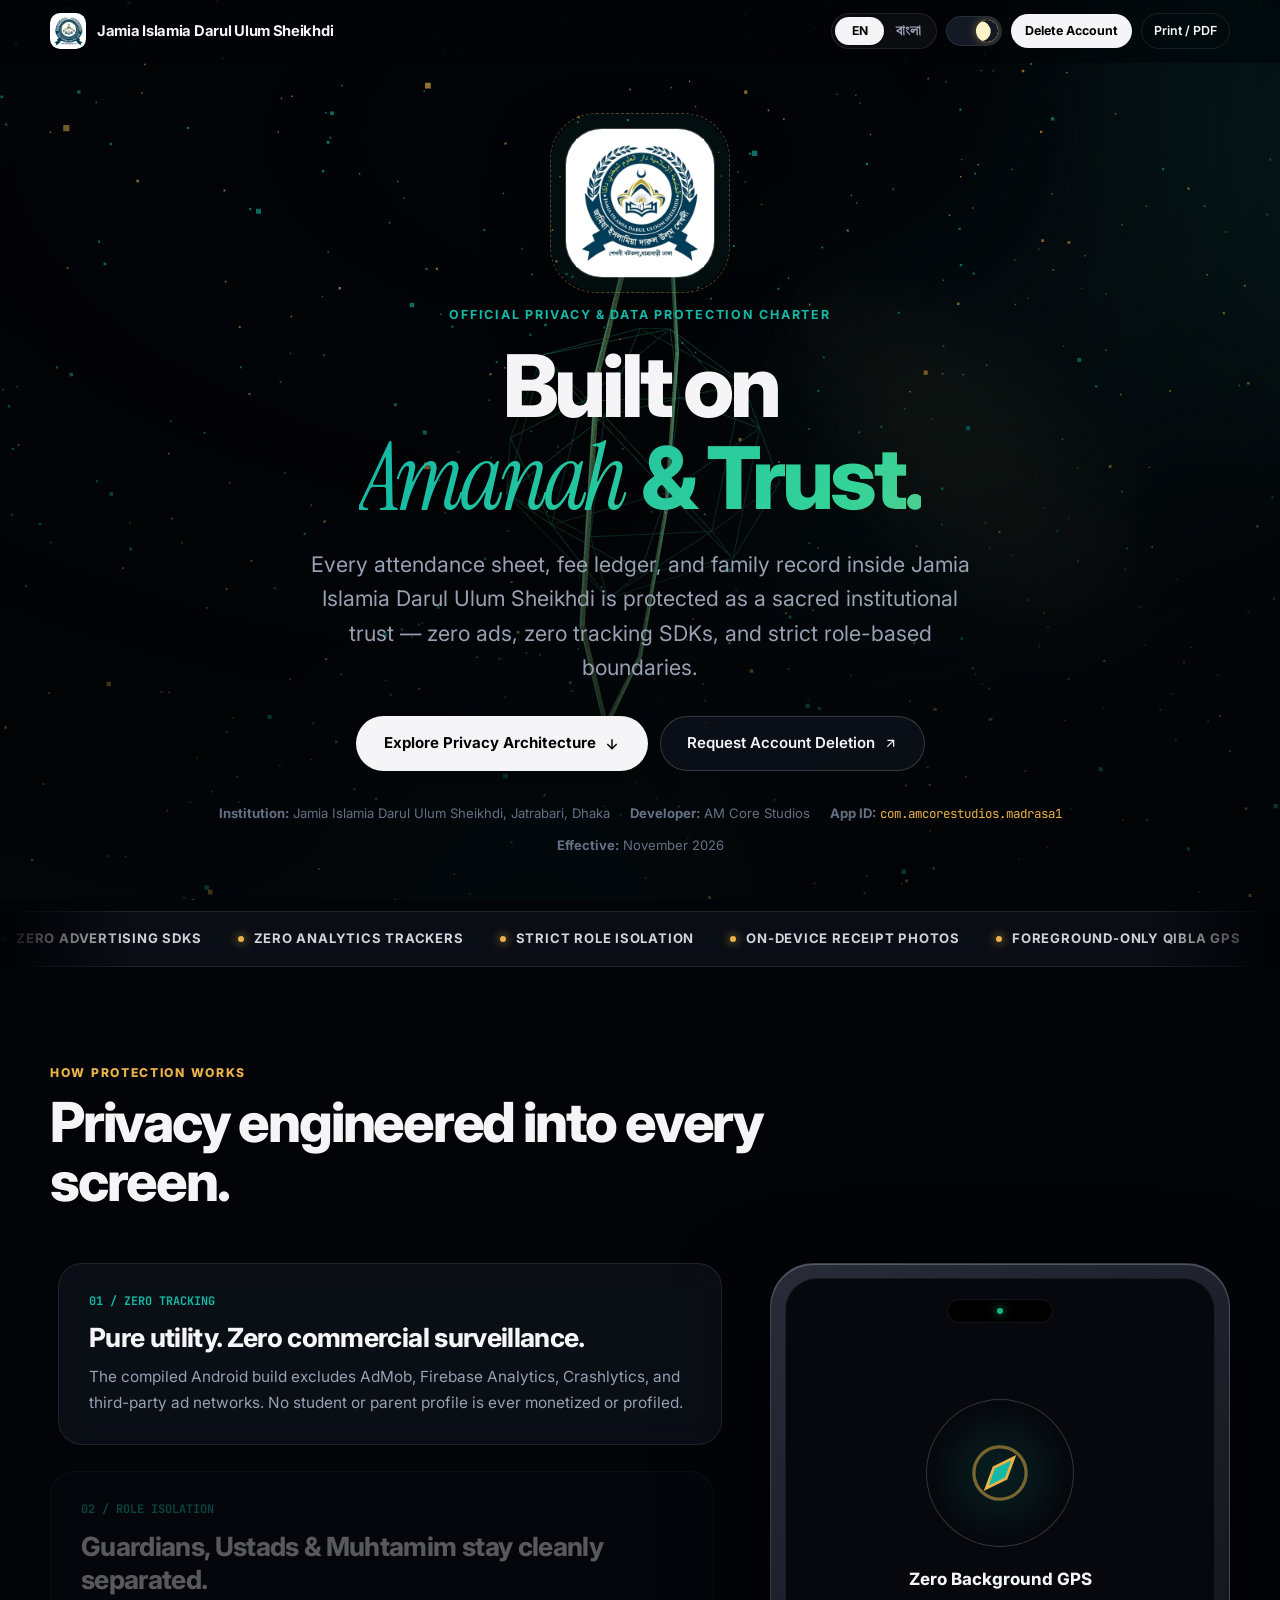
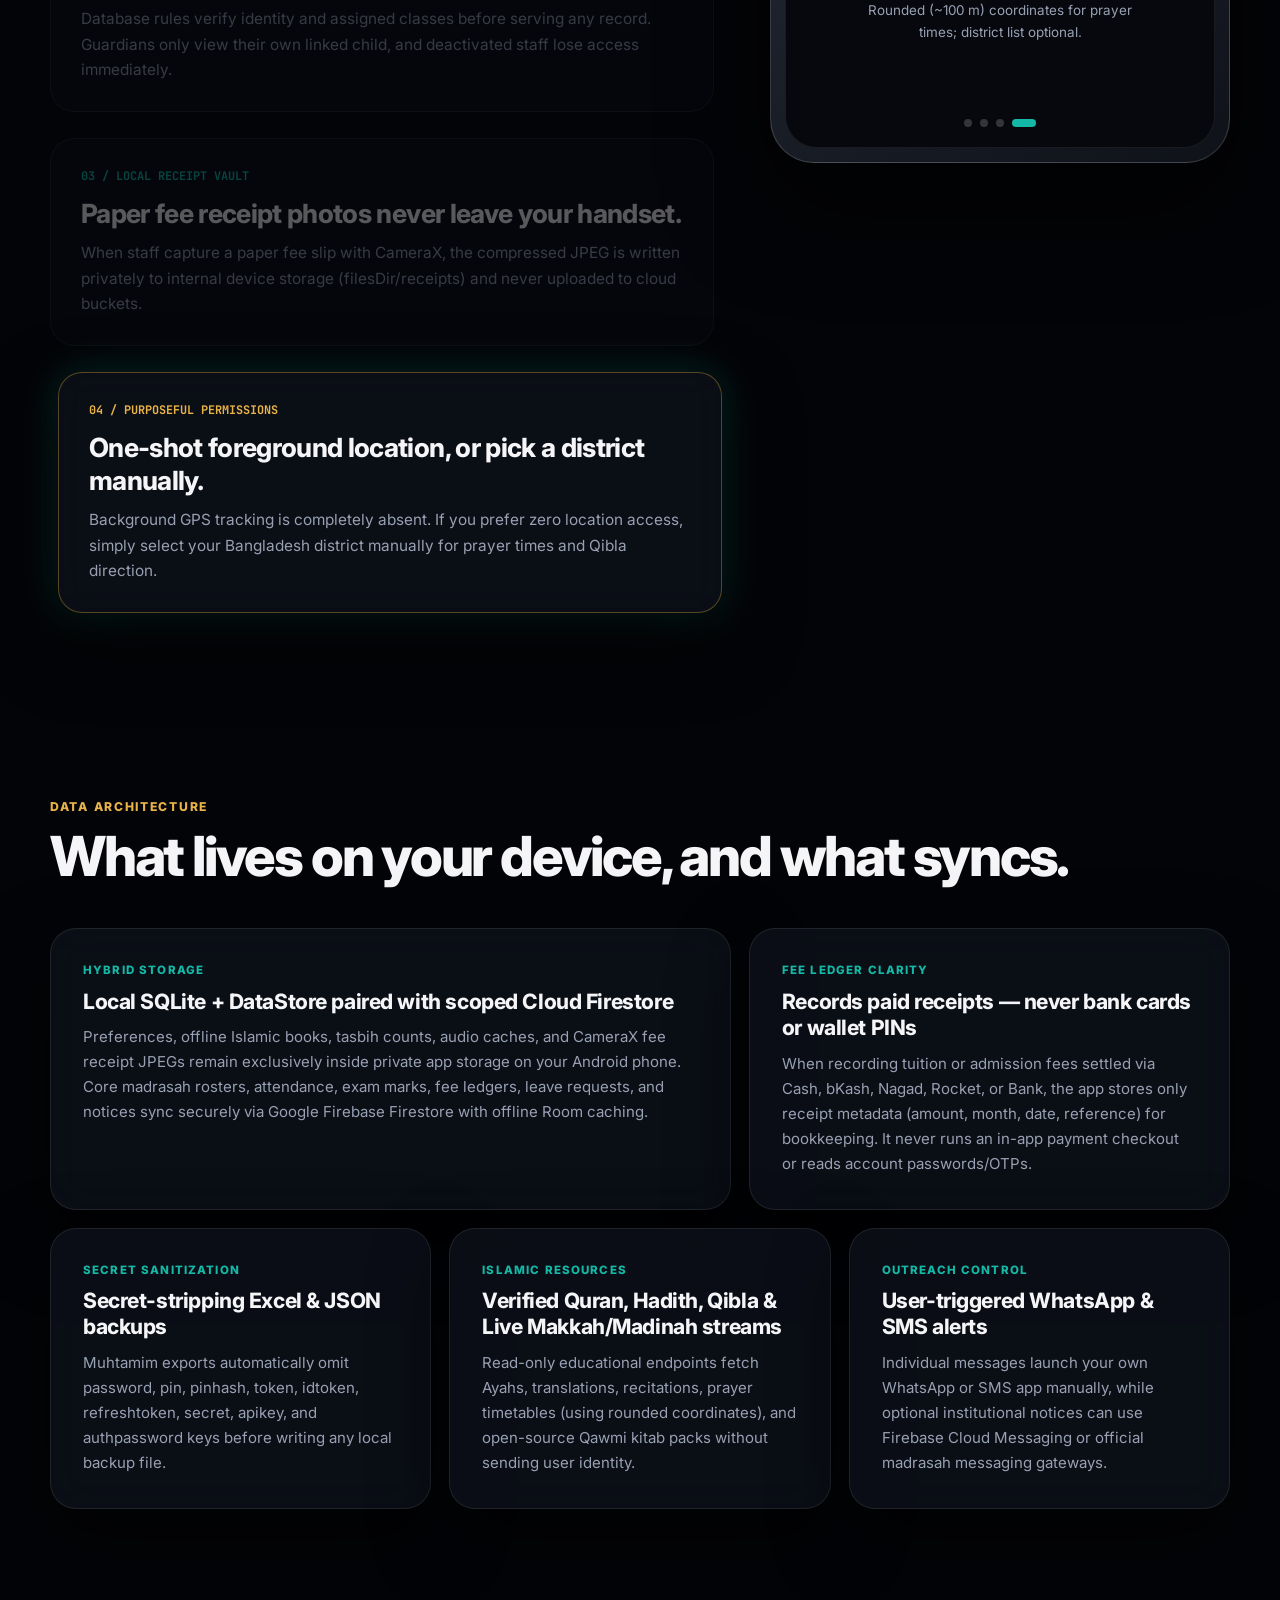
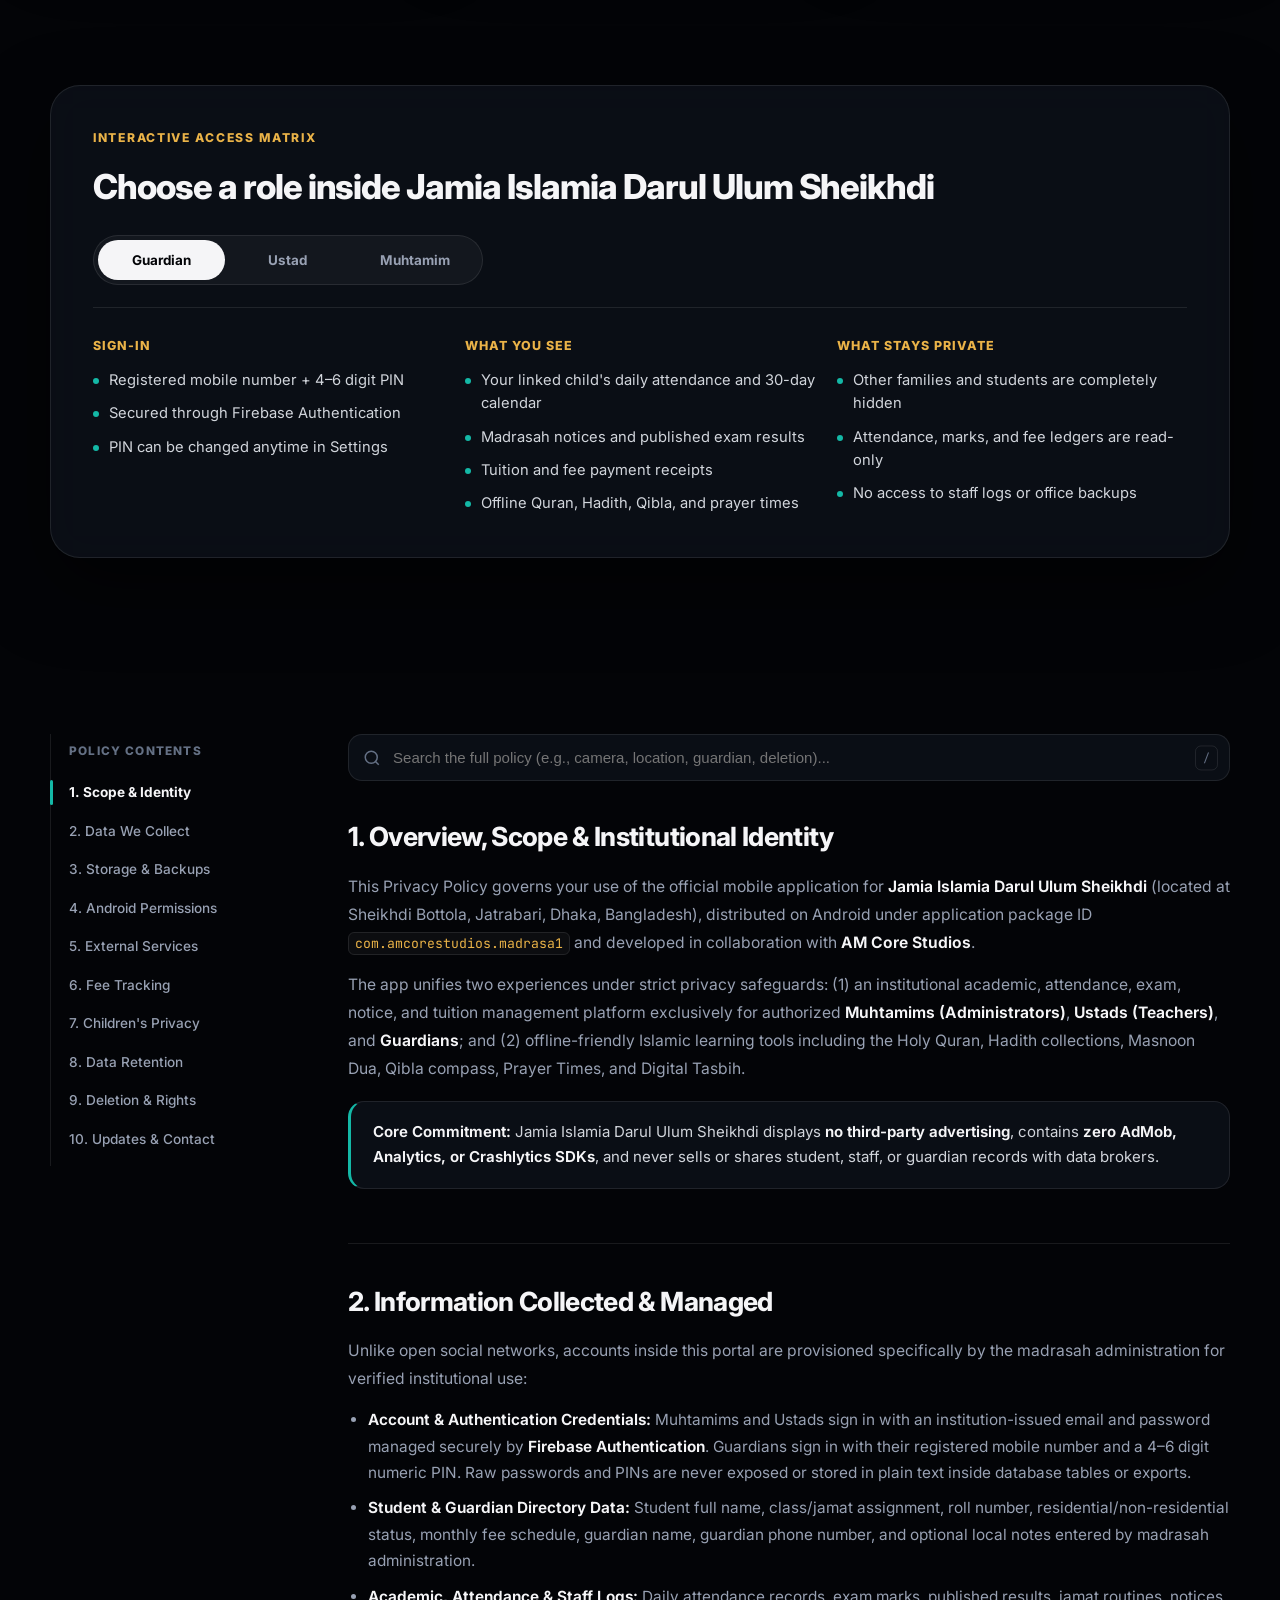
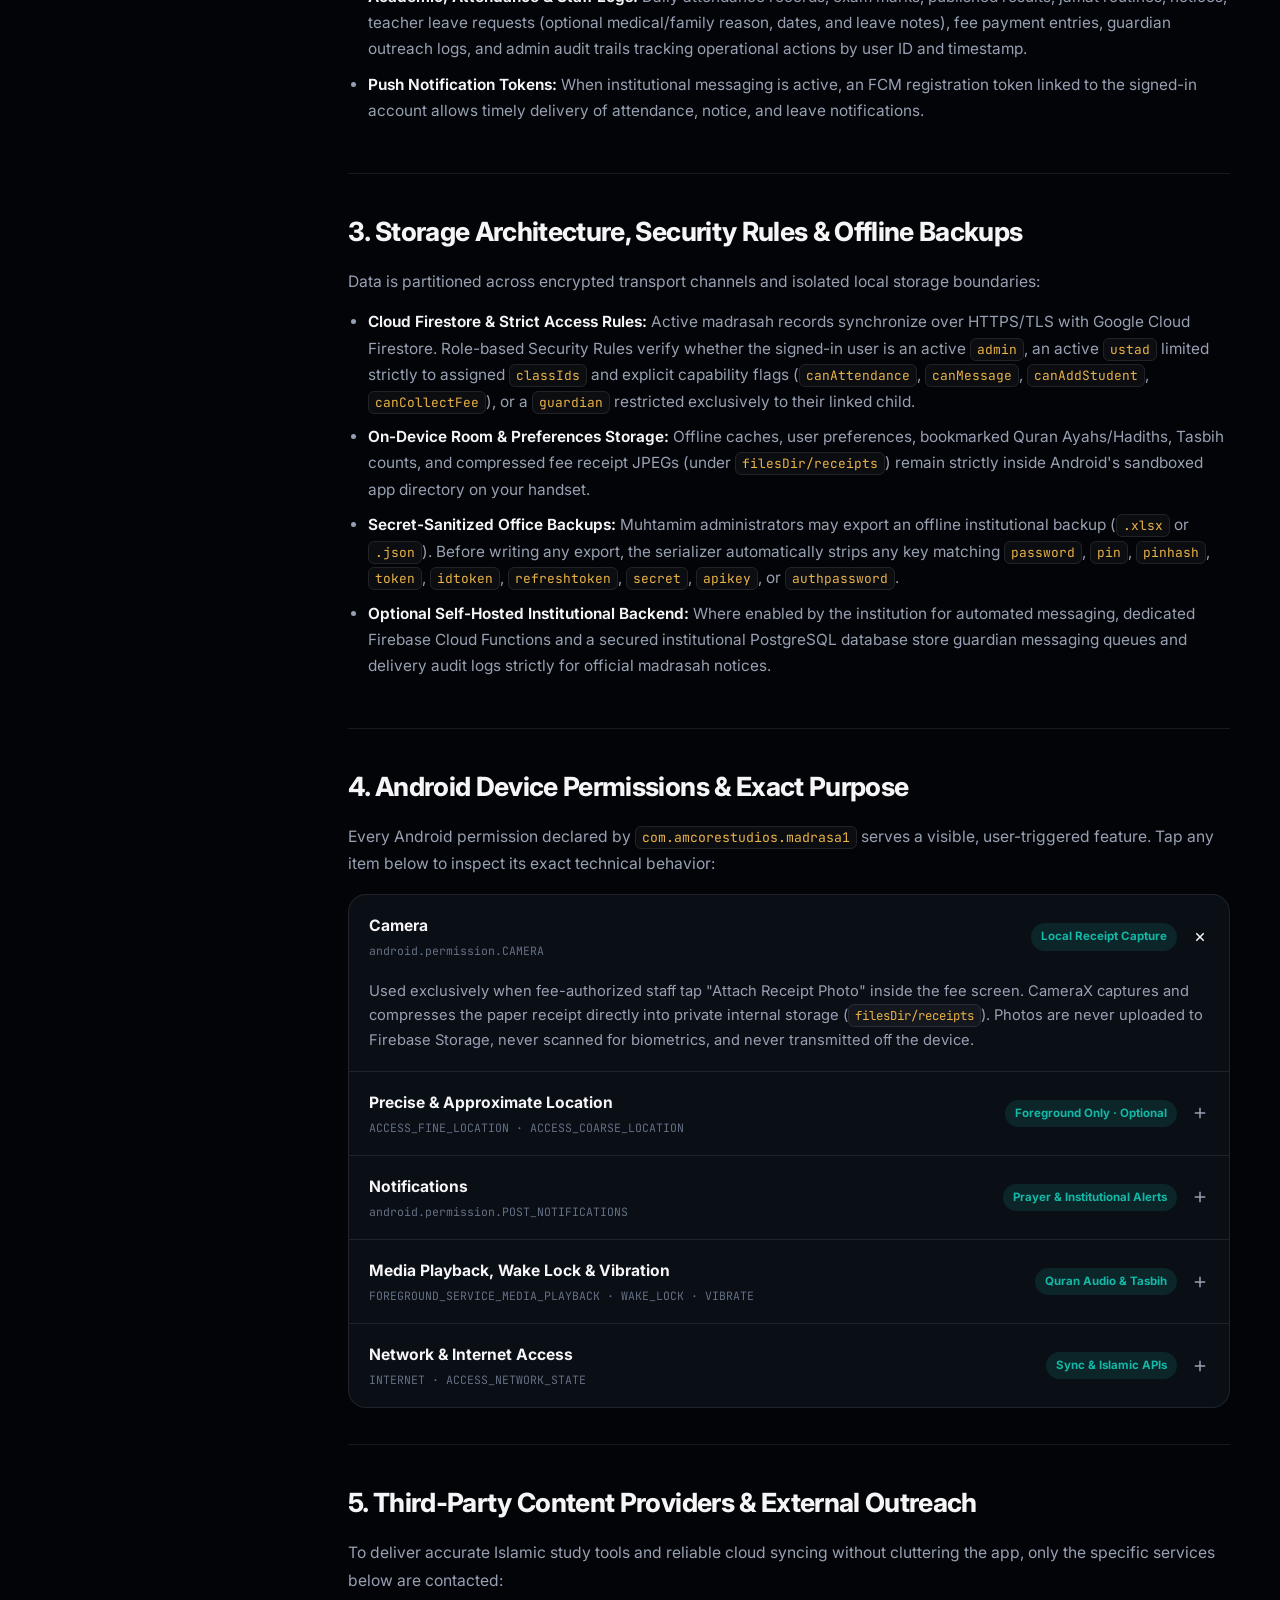
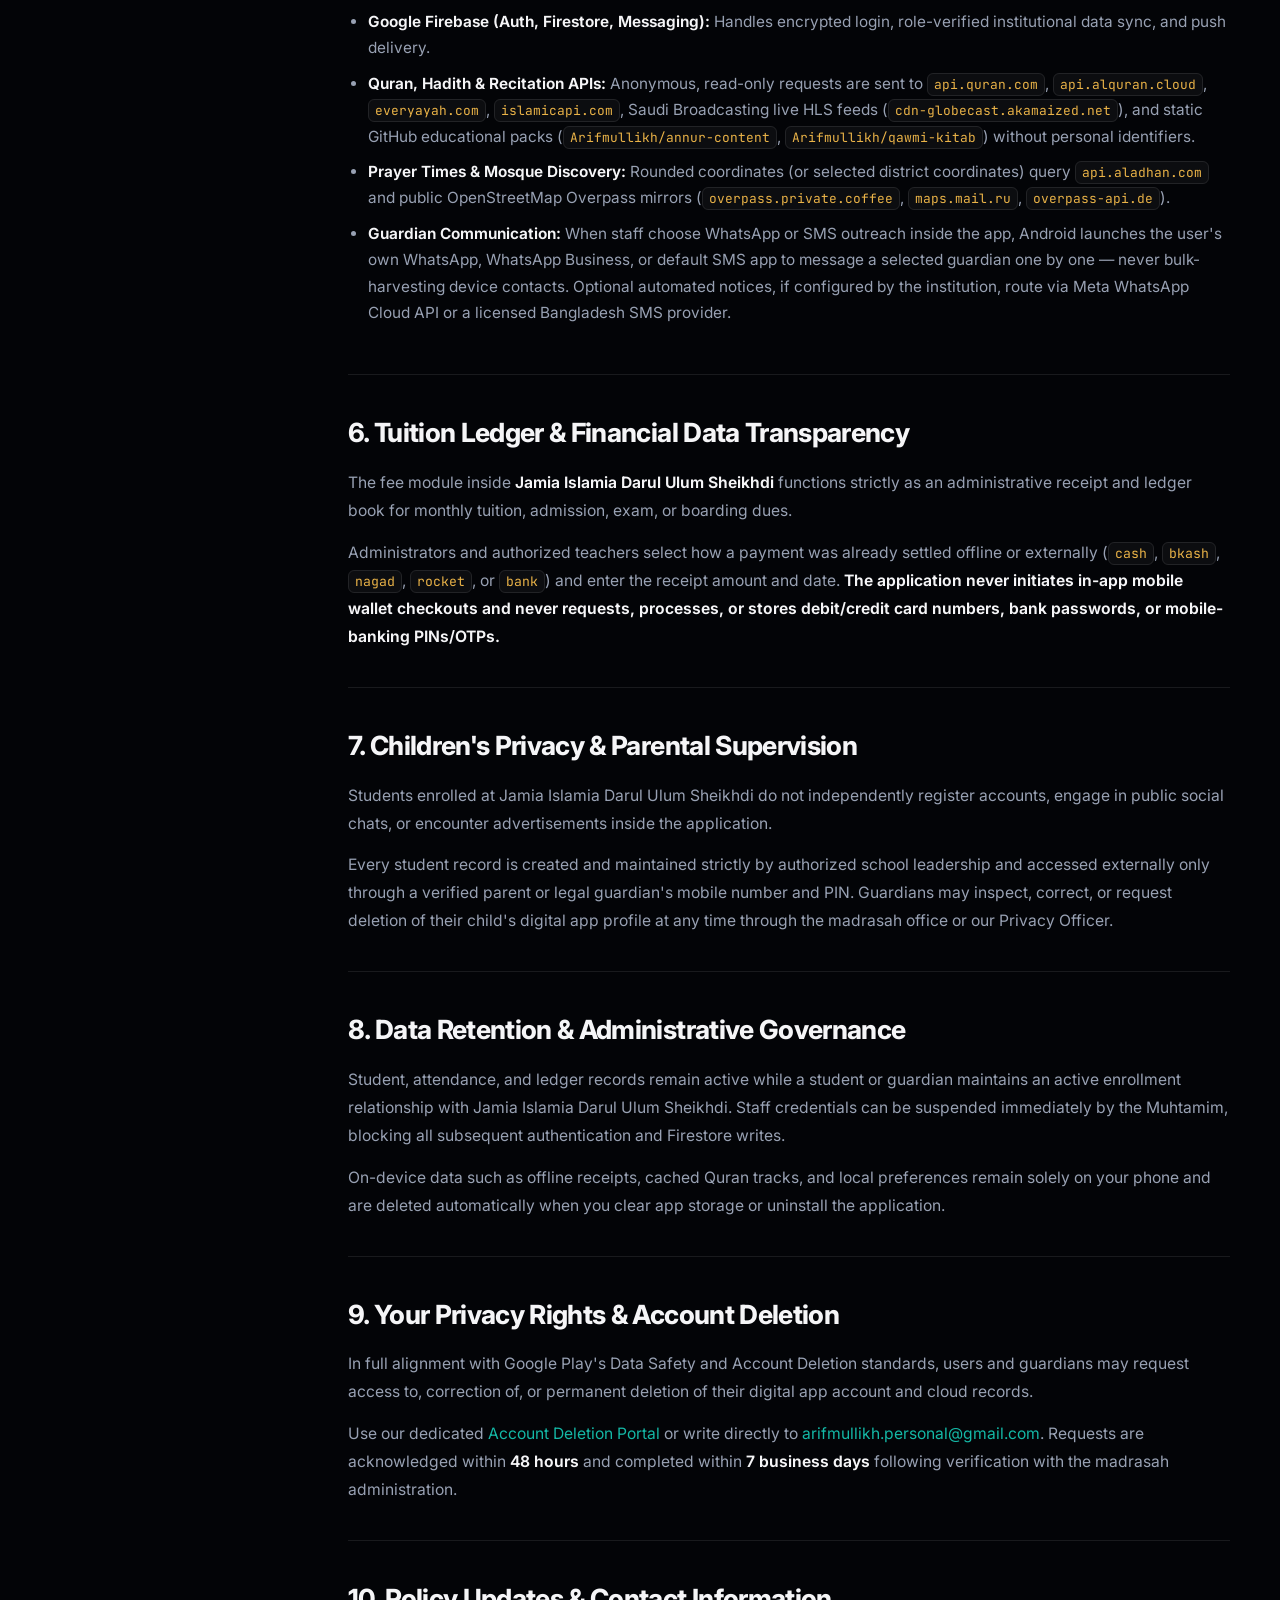
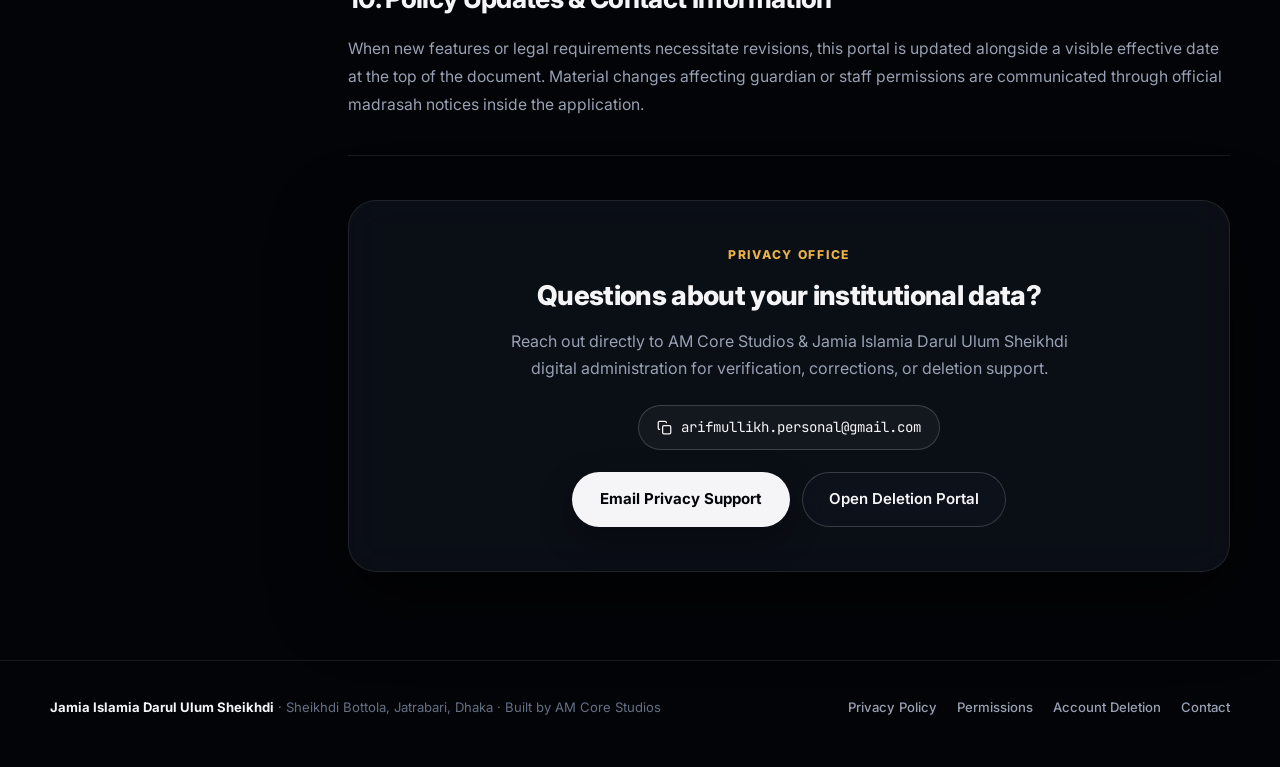
==== commit e7093d5c: "Apply Inter (English) and Tiro Bangla (Bengali) typography" ====
--- a/index.html
+++ b/index.html
@@ -15,7 +15,7 @@
   <link rel="apple-touch-icon" href="assets/sheikhdi-seal.png">
   <link rel="preconnect" href="https://fonts.googleapis.com">
   <link rel="preconnect" href="https://fonts.gstatic.com" crossorigin>
-  <link href="https://fonts.googleapis.com/css2?family=Hind+Siliguri:wght@400;500;600;700&family=Instrument+Serif:ital@0;1&family=JetBrains+Mono:wght@400;600;700&family=Noto+Serif+Bengali:wght@600;700;800&family=Plus+Jakarta+Sans:wght@400;500;600;700;800&display=swap" rel="stylesheet">
+  <link href="https://fonts.googleapis.com/css2?family=Instrument+Serif:ital@0;1&family=Inter:wght@400;500;600;700;800&family=JetBrains+Mono:wght@400;600;700&family=Tiro+Bangla:ital@0;1&display=swap" rel="stylesheet">
   <script>
     (function () {
       try {
@@ -26,7 +26,7 @@
       } catch (_) {}
     })();
   </script>
-  <link rel="stylesheet" href="css/styles.css?v=20261126">
+  <link rel="stylesheet" href="css/styles.css?v=20261127">
 </head>
 <body>
   <!-- Cinematic Luxury Curtain Preloader -->
--- a/css/styles.css
+++ b/css/styles.css
@@ -19,10 +19,10 @@
   --gold-line: rgba(234, 179, 72, 0.34);
   --shadow-card: 0 28px 72px rgba(0, 0, 0, 0.55);
   --shadow-glow: 0 0 42px rgba(20, 184, 166, 0.22);
-  --font-sans: -apple-system, BlinkMacSystemFont, 'Plus Jakarta Sans', 'Segoe UI', sans-serif;
+  --font-sans: 'Inter', 'Tiro Bangla', -apple-system, BlinkMacSystemFont, 'Segoe UI', sans-serif;
   --font-serif: 'Instrument Serif', Georgia, serif;
-  --font-bn: 'Hind Siliguri', -apple-system, sans-serif;
-  --font-bn-serif: 'Noto Serif Bengali', 'Hind Siliguri', serif;
+  --font-bn: 'Tiro Bangla', 'Inter', serif;
+  --font-bn-serif: 'Tiro Bangla', 'Inter', serif;
   --font-mono: 'JetBrains Mono', ui-monospace, monospace;
   --ease-out: cubic-bezier(0.16, 1, 0.3, 1);
   --ease-spring: cubic-bezier(0.34, 1.56, 0.64, 1);
@@ -73,7 +73,16 @@
 
 body.lang-bn {
   font-family: var(--font-bn);
-  line-height: 1.78;
+  line-height: 1.84;
+  letter-spacing: 0;
+}
+body.lang-bn h1,
+body.lang-bn h2,
+body.lang-bn h3,
+body.lang-bn h4 {
+  font-family: var(--font-bn-serif);
+  font-weight: 400;
+  letter-spacing: 0;
 }
 
 ::selection { background: rgba(20, 184, 166, 0.3); color: var(--ink); }
@@ -378,8 +387,8 @@
 }
 body.lang-bn .hero-h1 {
   font-family: var(--font-bn-serif);
-  font-size: clamp(2.45rem, 5.5vw, 4.45rem);
-  letter-spacing: -0.01em; line-height: 1.16;
+  font-size: clamp(2.55rem, 5.6vw, 4.65rem);
+  font-weight: 400; letter-spacing: 0; line-height: 1.22;
 }
 .split-line { overflow: hidden; display: block; }
 .split-inner { display: block; will-change: transform, opacity; }
@@ -392,7 +401,7 @@
 }
 @keyframes shimmerGrad { to { background-position: 200% center; } }
 .serif-it { font-family: var(--font-serif); font-style: italic; font-weight: 400; font-size: 1.08em; padding-right: 4px; }
-body.lang-bn .serif-it { font-family: inherit; font-style: normal; font-weight: 800; font-size: 1em; }
+body.lang-bn .serif-it { font-family: var(--font-bn-serif); font-style: italic; font-weight: 400; font-size: 1.02em; }
 
 .hero-lead {
   font-size: clamp(1.06rem, 1.9vw, 1.34rem);
@@ -485,8 +494,8 @@
 }
 body.lang-bn .display-title {
   font-family: var(--font-bn-serif);
-  font-size: clamp(1.9rem, 3.9vw, 3.05rem);
-  letter-spacing: -0.01em; line-height: 1.24;
+  font-size: clamp(1.95rem, 4vw, 3.15rem);
+  font-weight: 400; letter-spacing: 0; line-height: 1.28;
 }
 
 .showcase-grid {
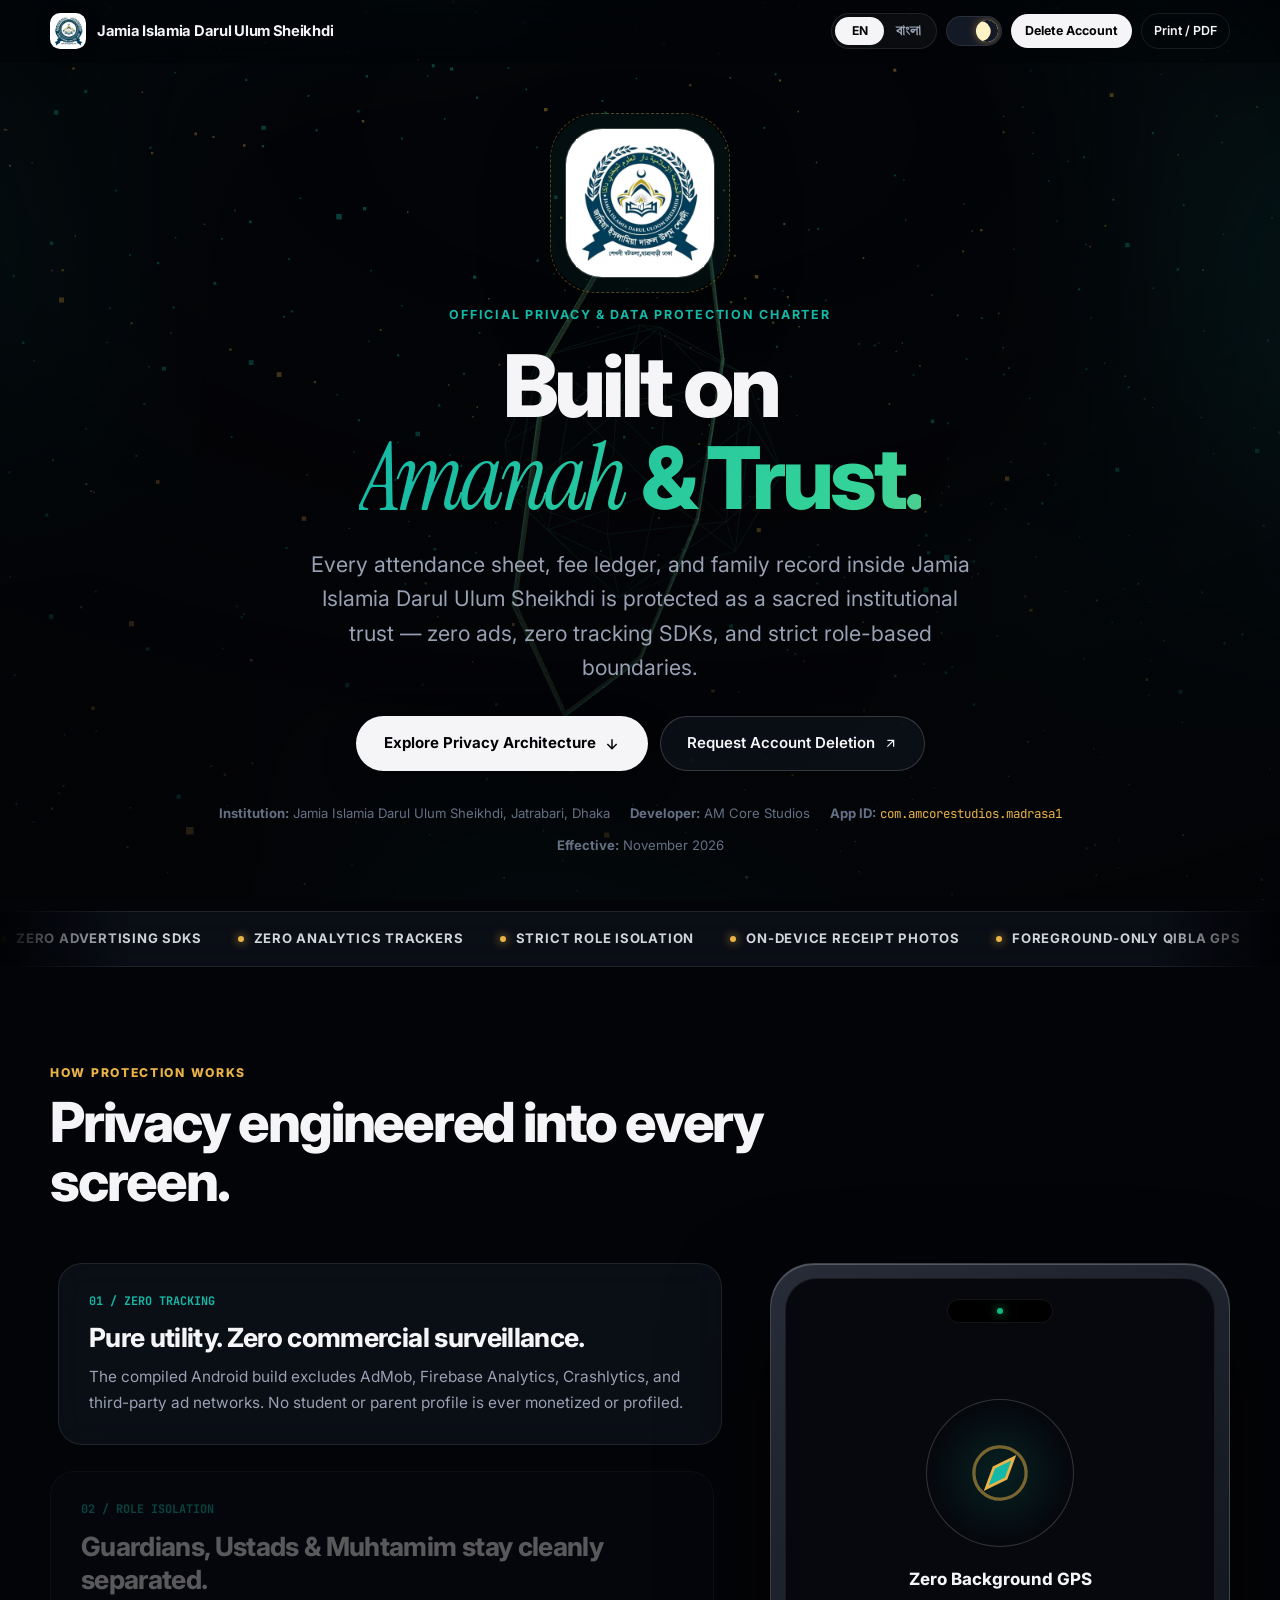
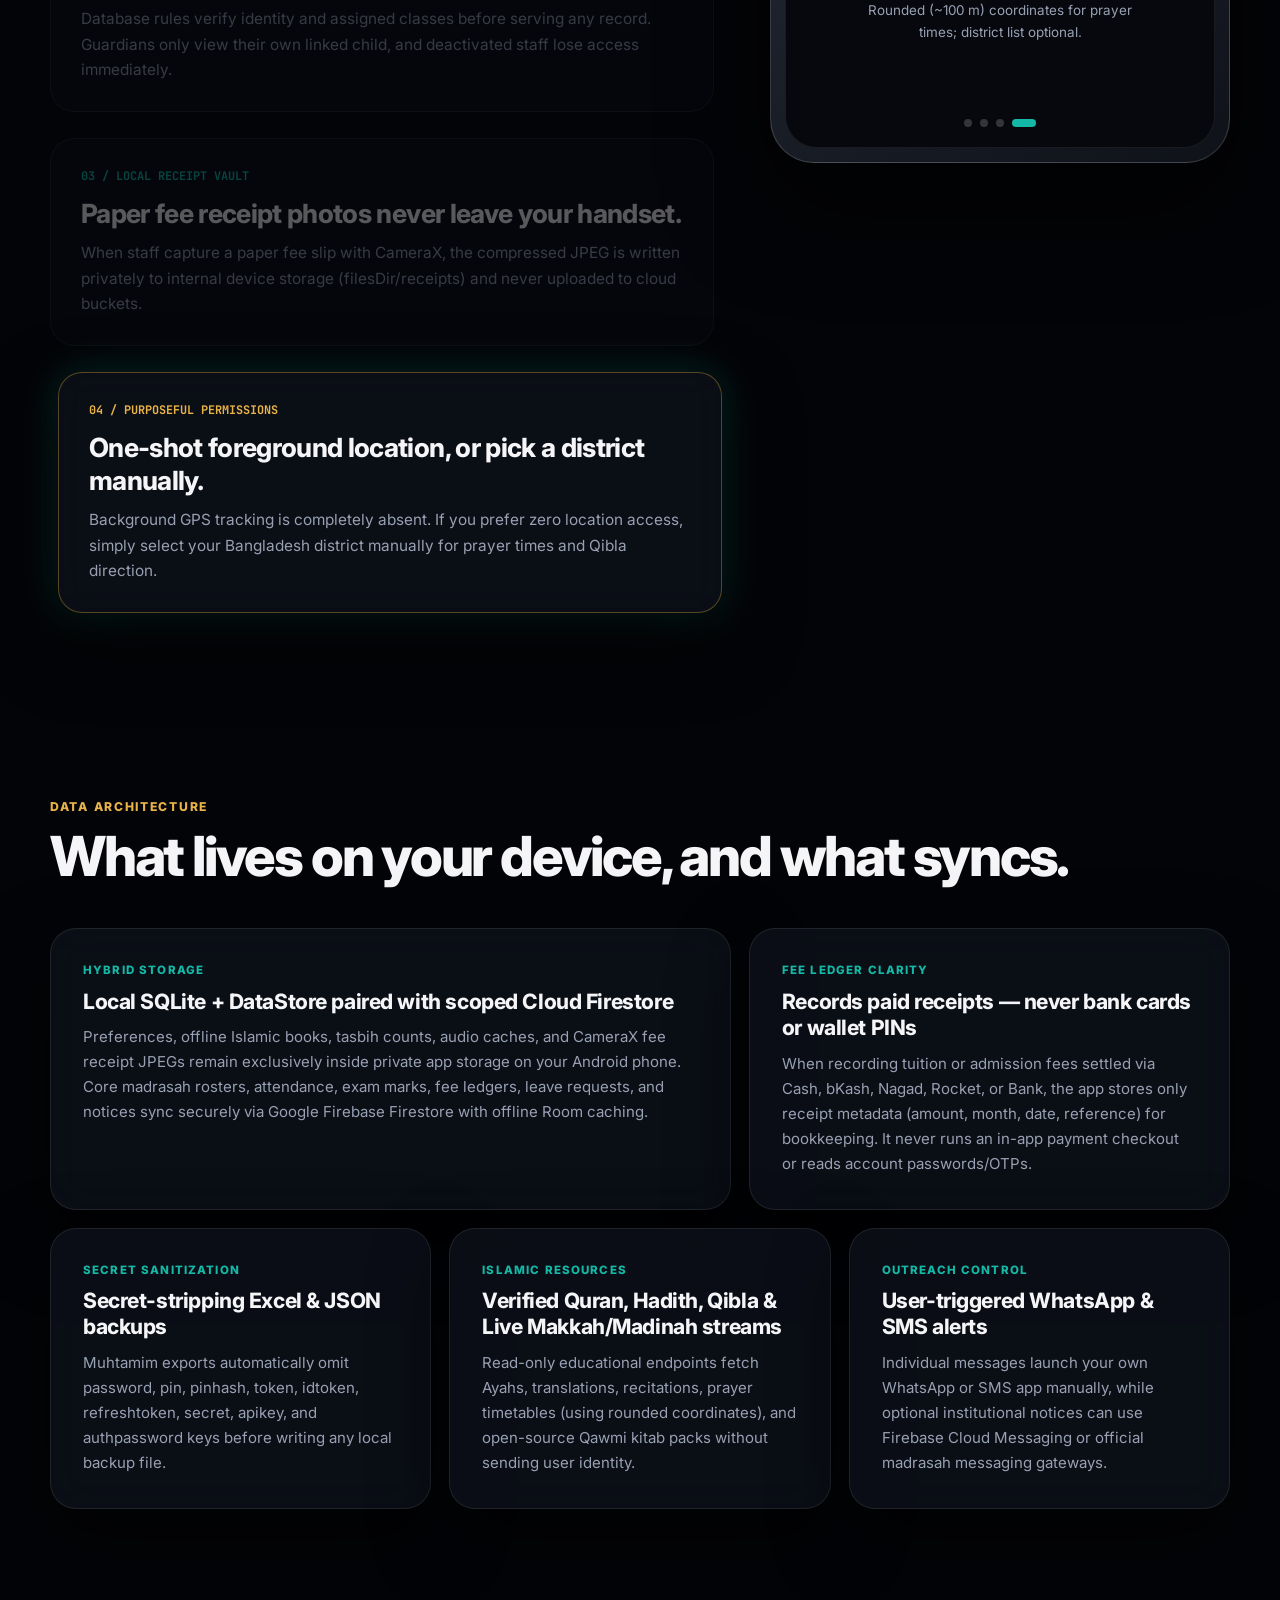
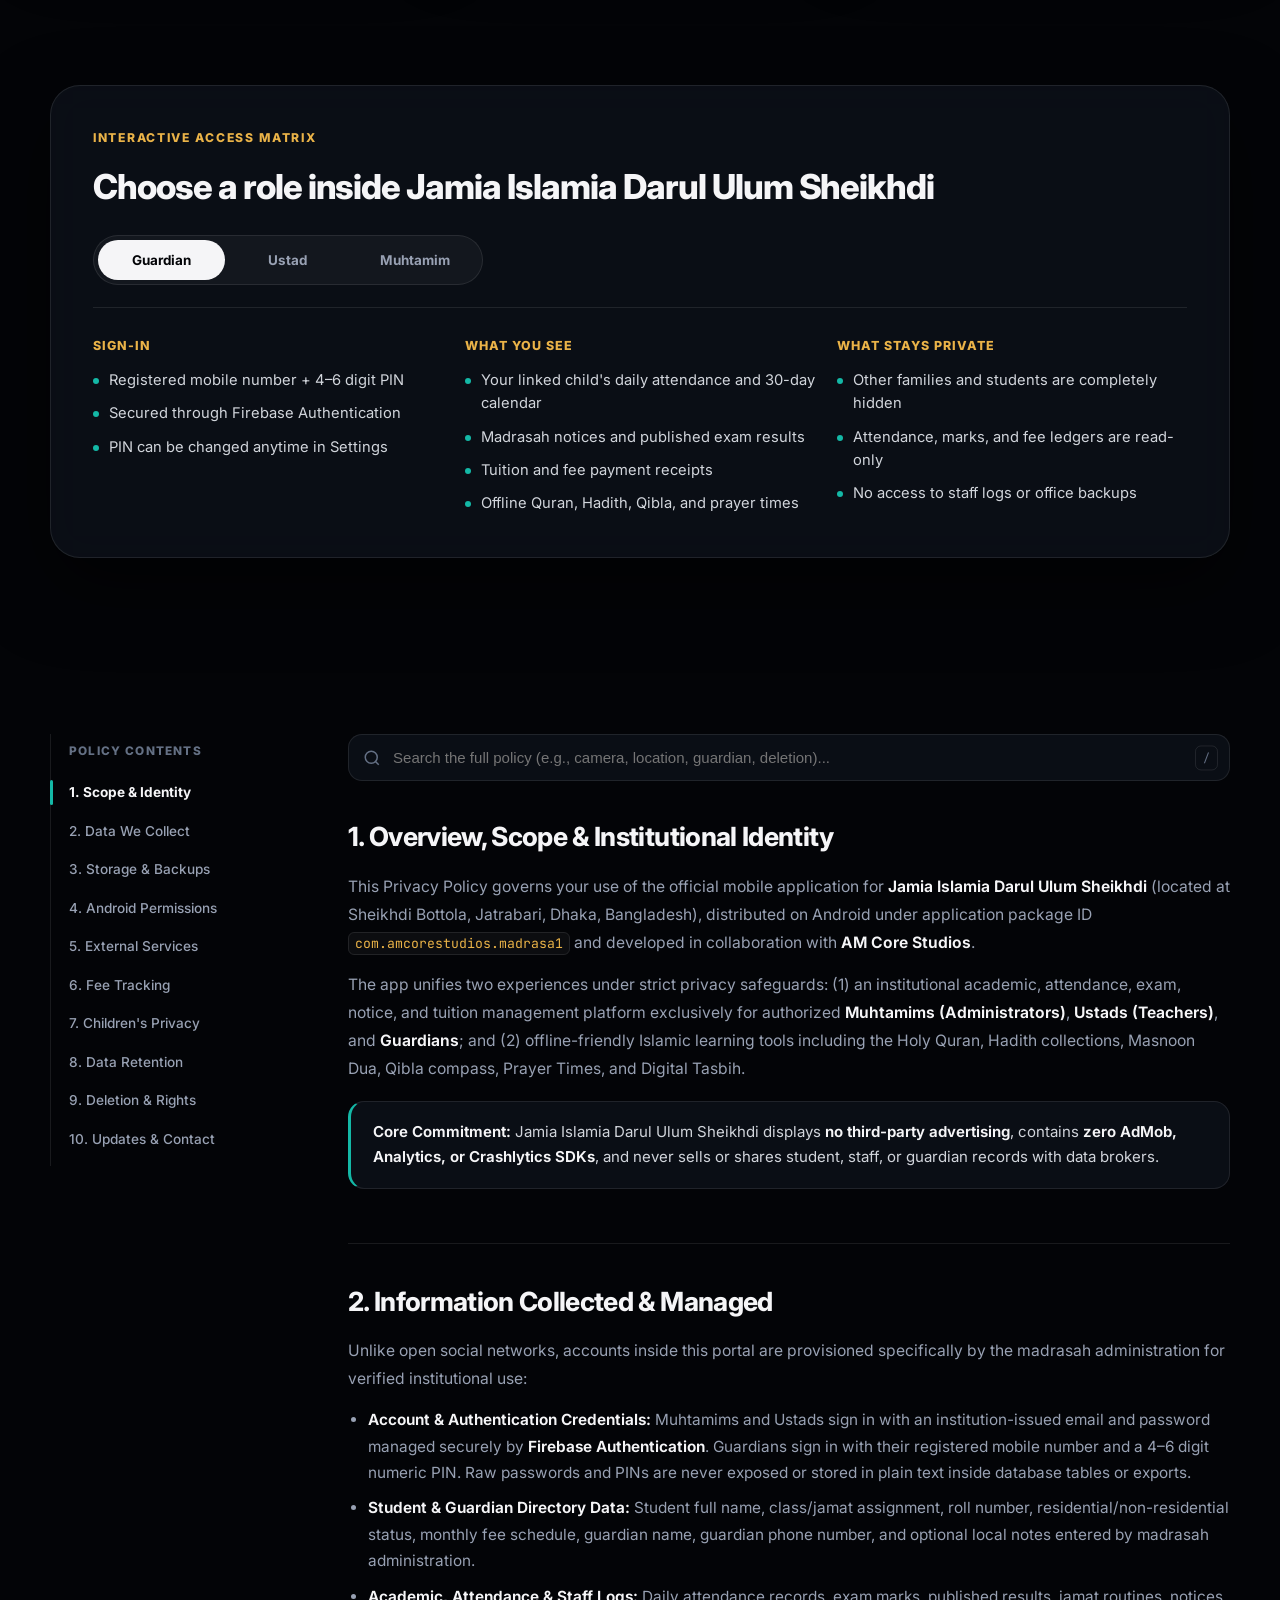
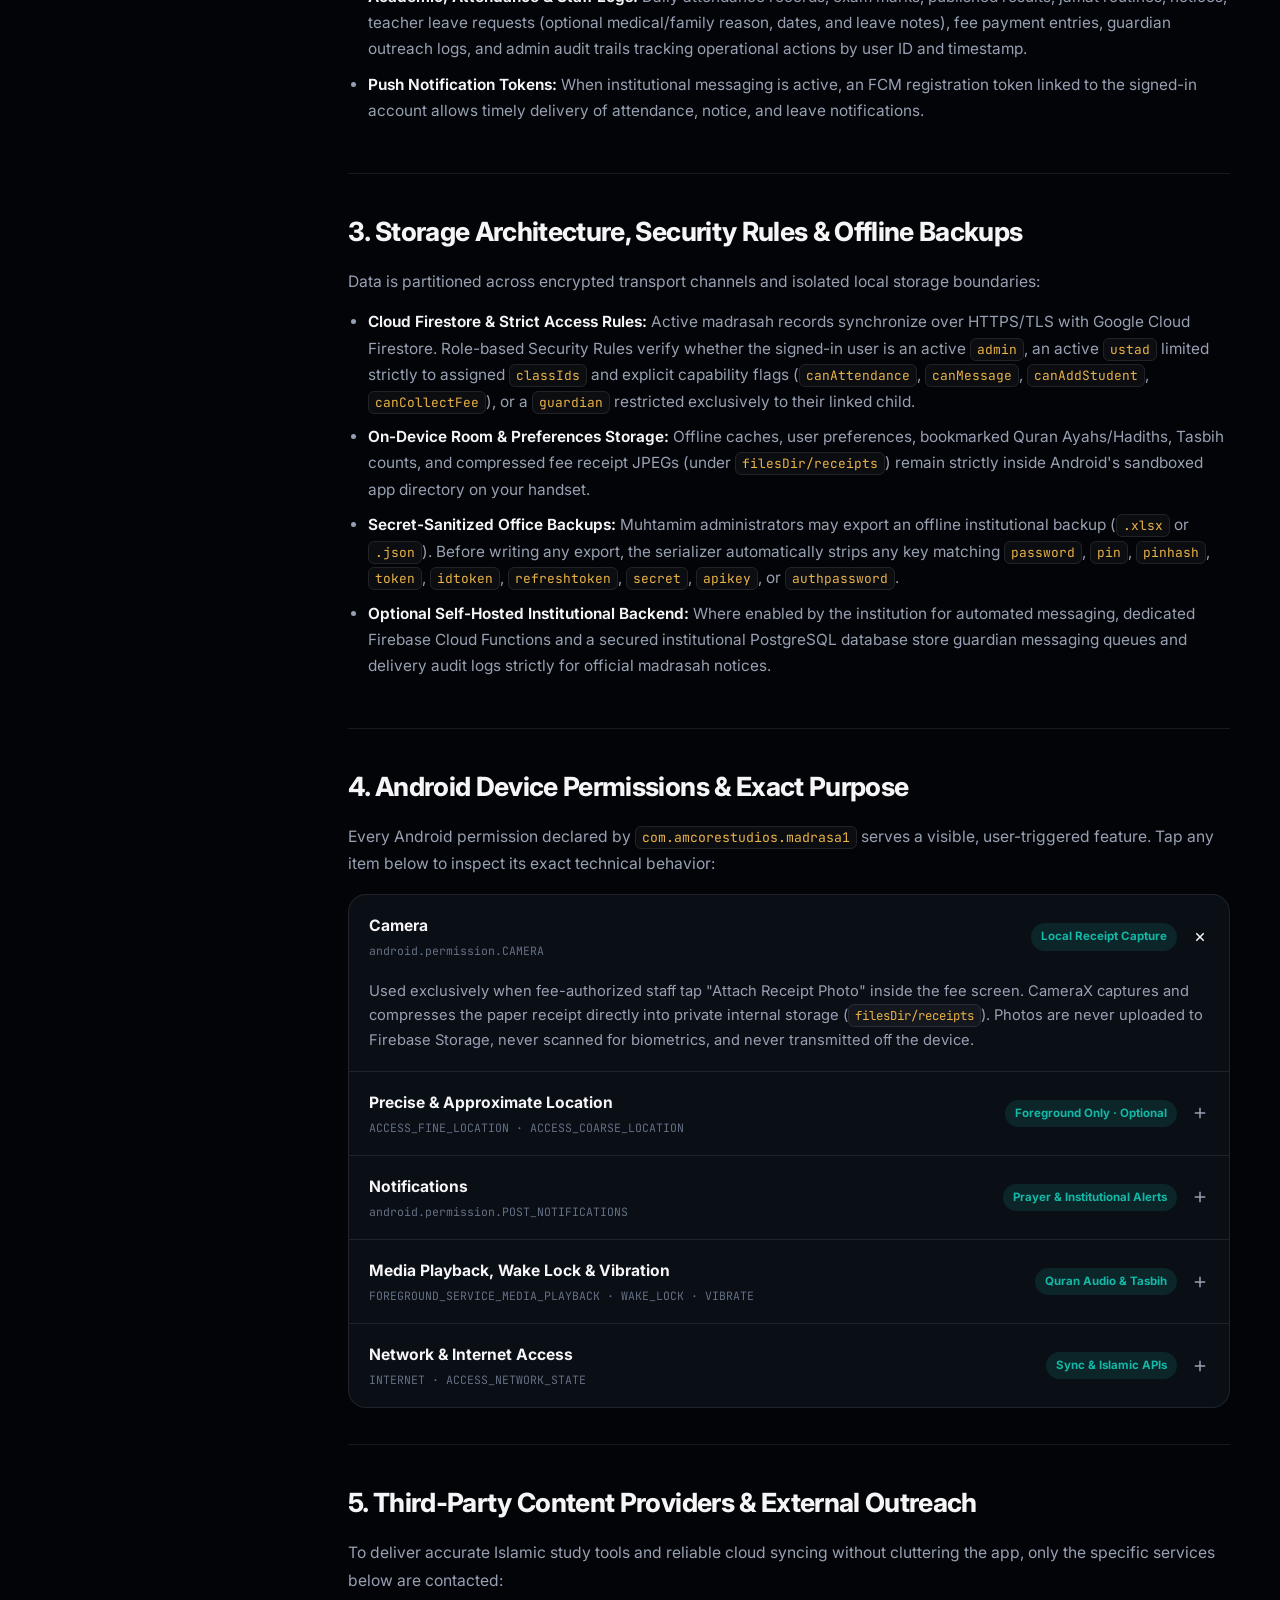
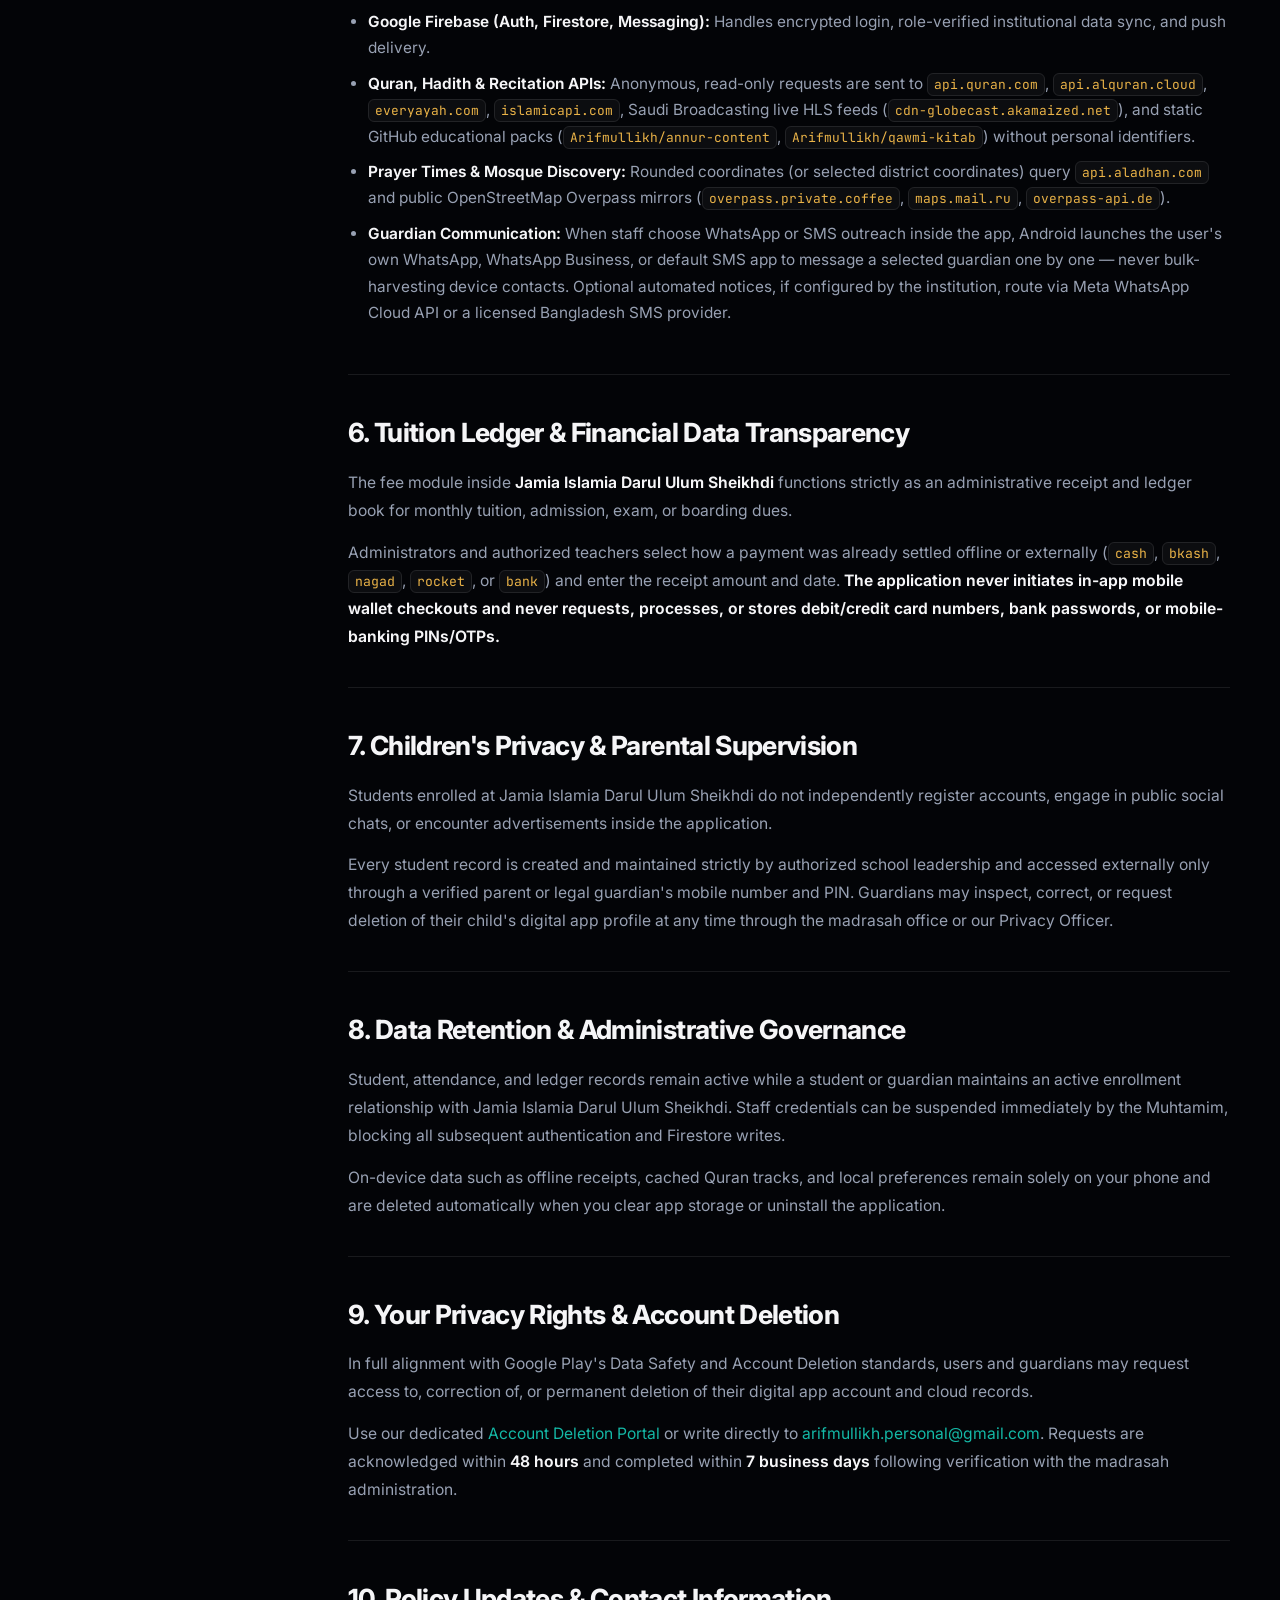
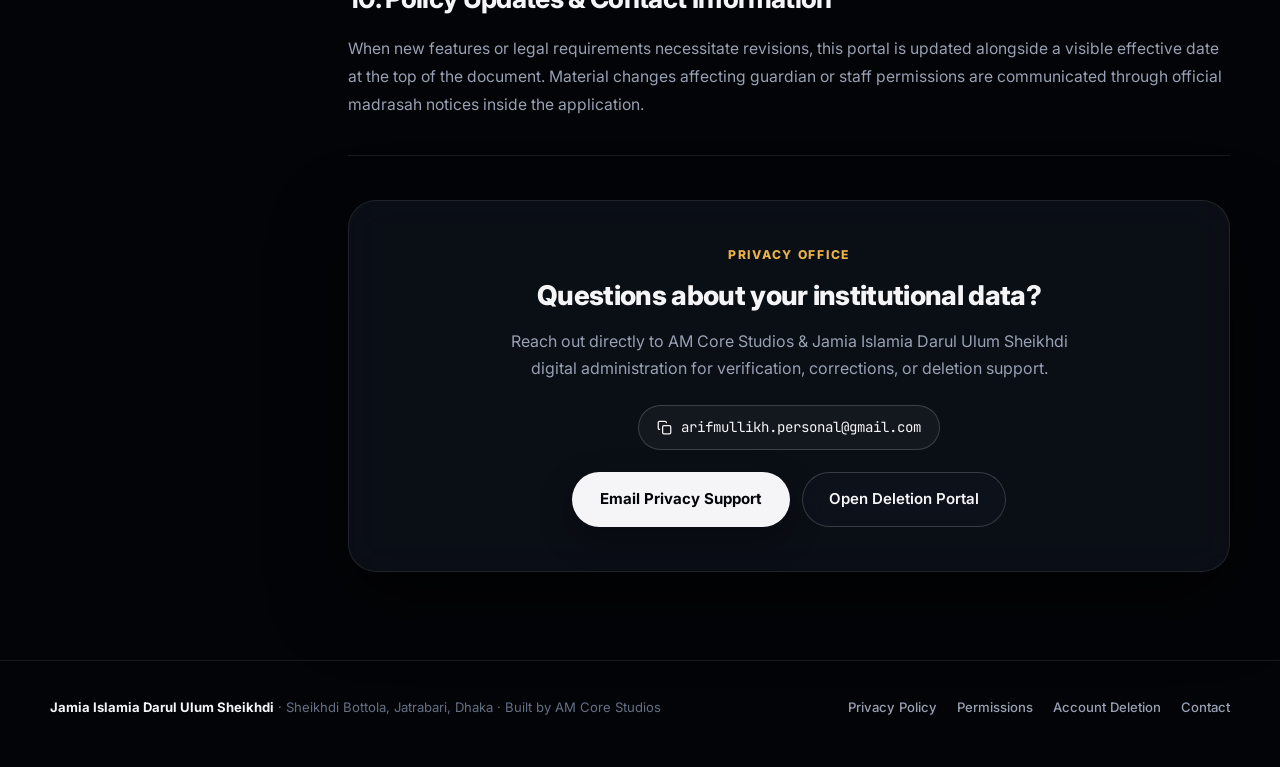
==== commit ab566386: "Polish toast truncation, cursor clarity, and scroll-faded WebGL lattice" ====
--- a/index.html
+++ b/index.html
@@ -26,7 +26,7 @@
       } catch (_) {}
     })();
   </script>
-  <link rel="stylesheet" href="css/styles.css?v=20261127">
+  <link rel="stylesheet" href="css/styles.css?v=20261127b">
 </head>
 <body>
   <!-- Cinematic Luxury Curtain Preloader -->
@@ -756,8 +756,8 @@
   <script src="vendor/gsap.min.js"></script>
   <script src="vendor/ScrollTrigger.min.js"></script>
   <script src="vendor/lenis.min.js"></script>
-  <script src="js/webgl-stage.js?v=20261126"></script>
-  <script src="js/motion-engine.js?v=20261126"></script>
-  <script src="js/app.js?v=20261126"></script>
+  <script src="js/webgl-stage.js?v=20261127b"></script>
+  <script src="js/motion-engine.js?v=20261127b"></script>
+  <script src="js/app.js?v=20261127b"></script>
 </body>
 </html>
--- a/css/styles.css
+++ b/css/styles.css
@@ -159,8 +159,7 @@
   margin-left: -17px; margin-top: -17px;
   border-radius: 999px;
   border: 1.5px solid rgba(234, 179, 72, 0.55);
-  background: rgba(20, 184, 166, 0.04);
-  backdrop-filter: blur(4px);
+  background: transparent;
   pointer-events: none;
   z-index: 800;
   opacity: 0;
@@ -849,6 +848,7 @@
 
 .toast {
   position: fixed; bottom: 24px; left: 50%; transform: translateX(-50%) translateY(22px);
+  max-width: calc(100vw - 32px); white-space: nowrap; overflow: hidden; text-overflow: ellipsis;
   padding: 10px 18px; border-radius: 999px; background: var(--ink); color: var(--bg);
   font-size: 0.82rem; font-weight: 700; opacity: 0; pointer-events: none; z-index: 350;
   transition: opacity 0.25s ease, transform 0.35s var(--ease-spring);
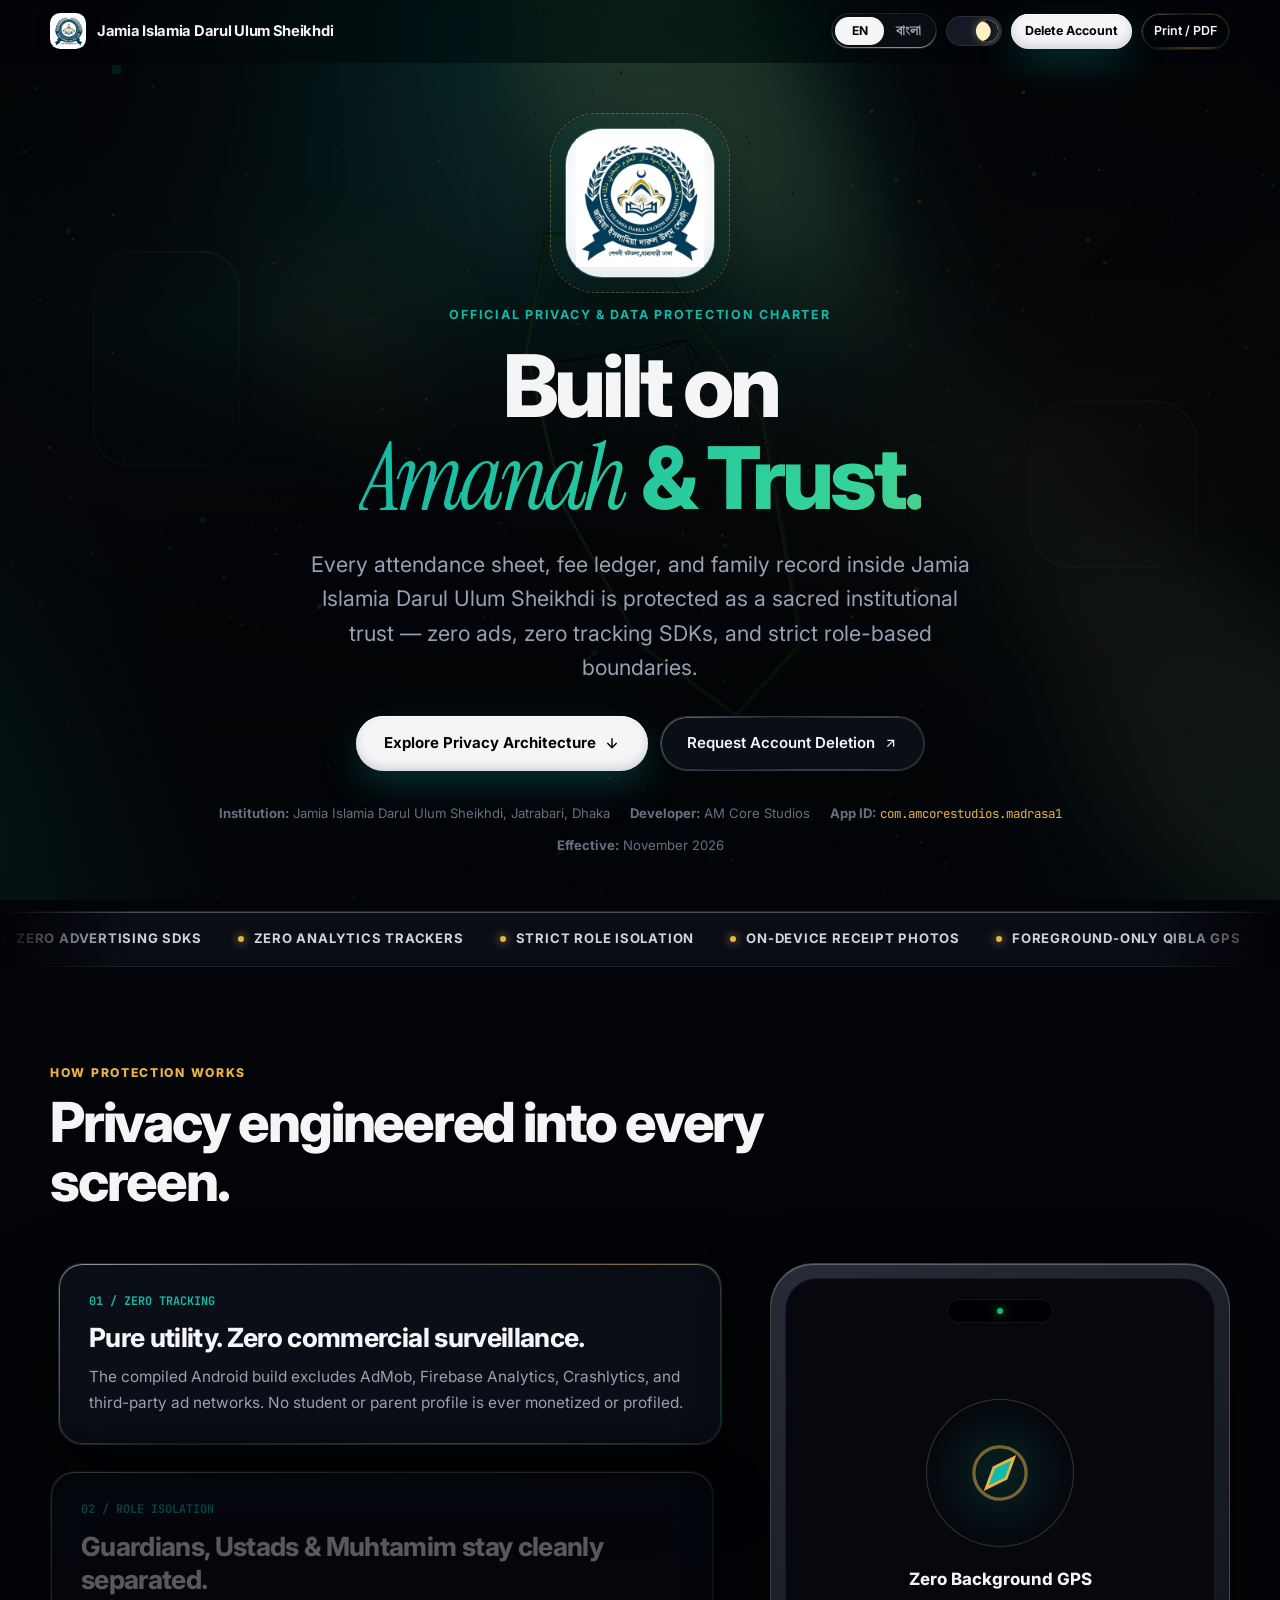
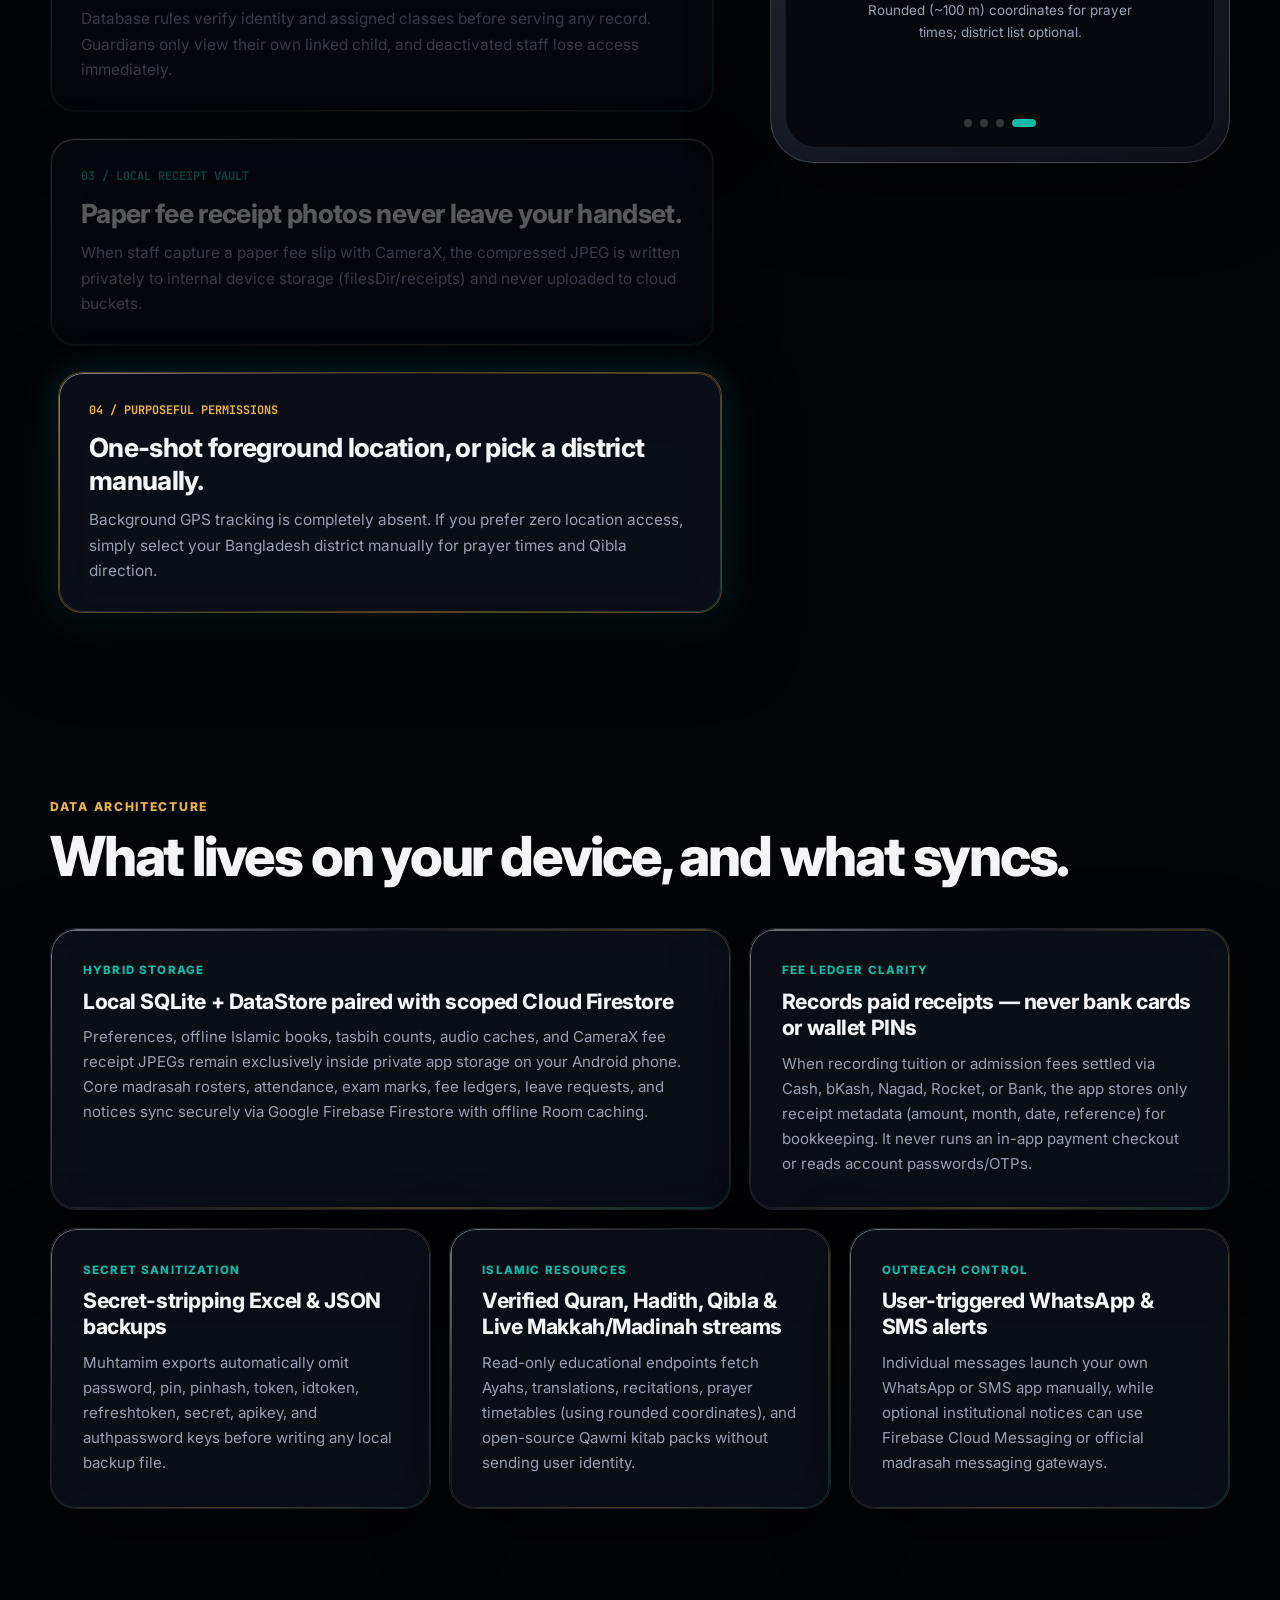
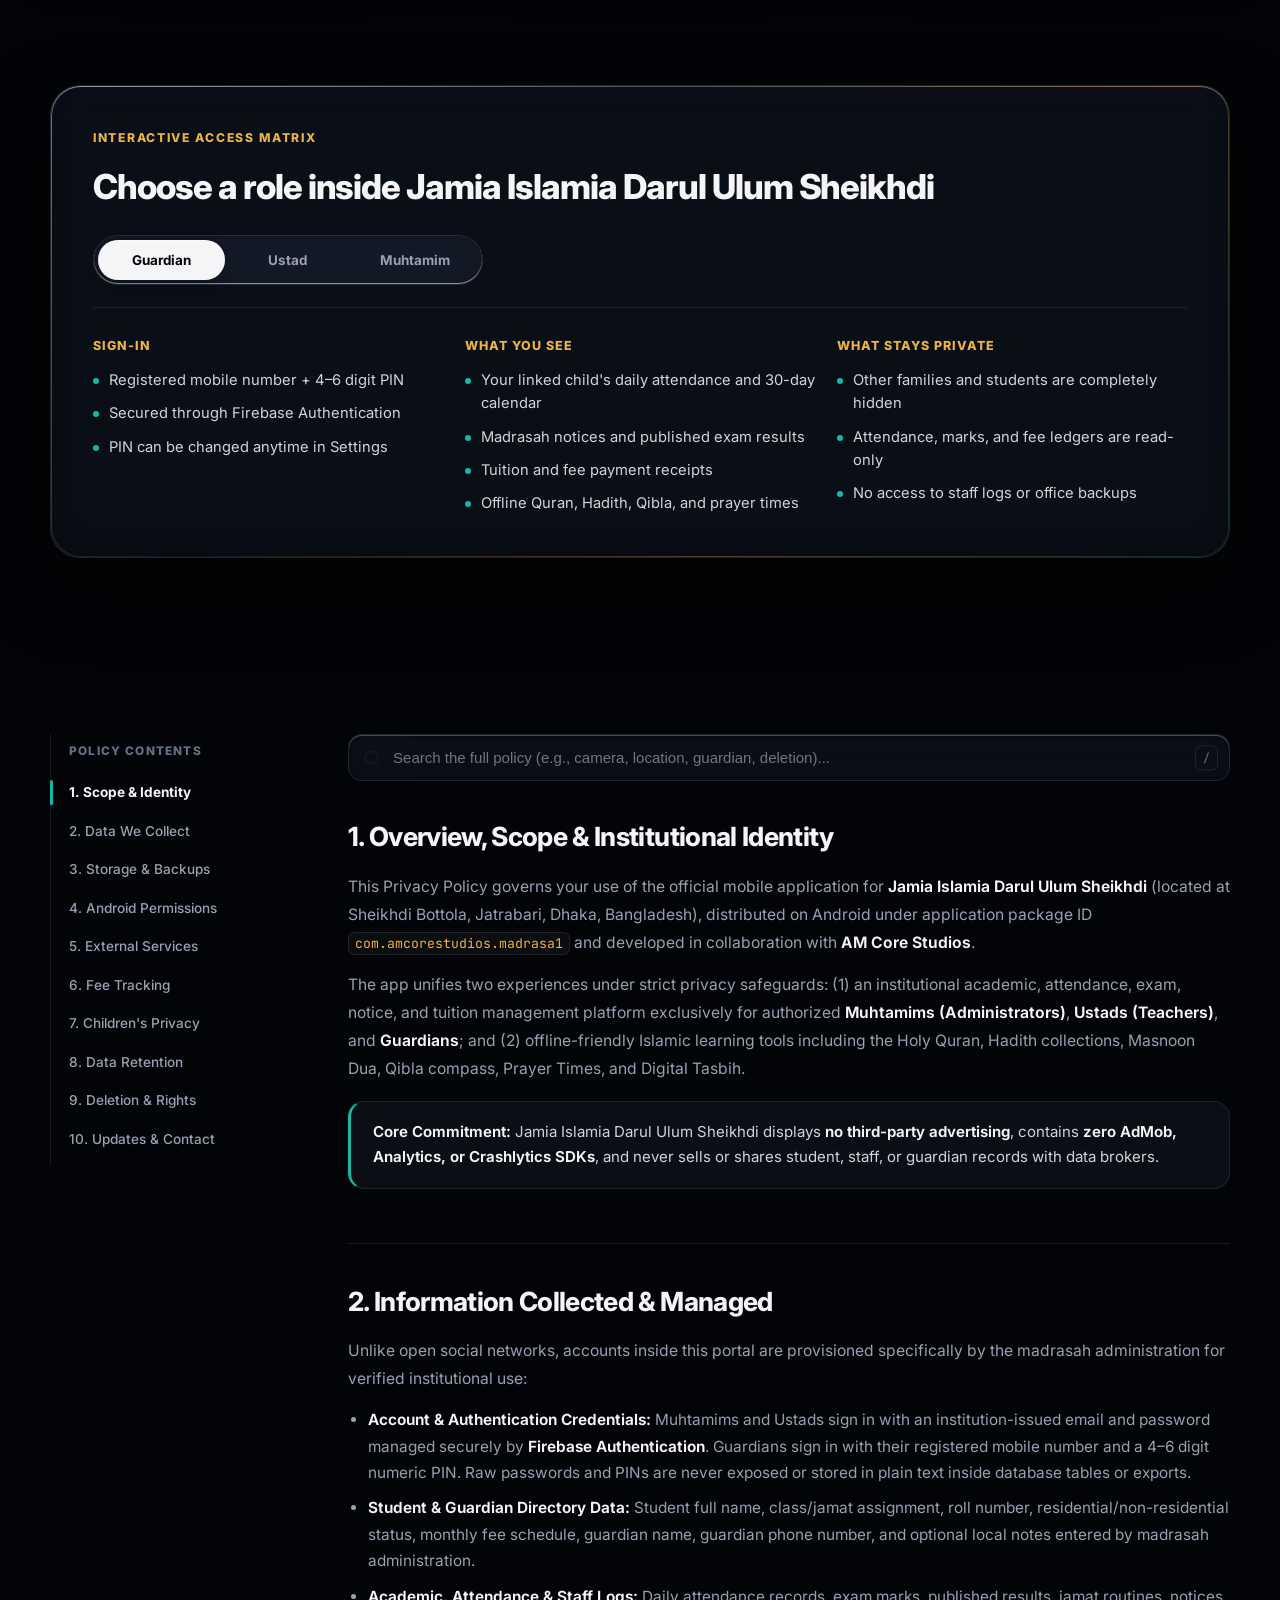
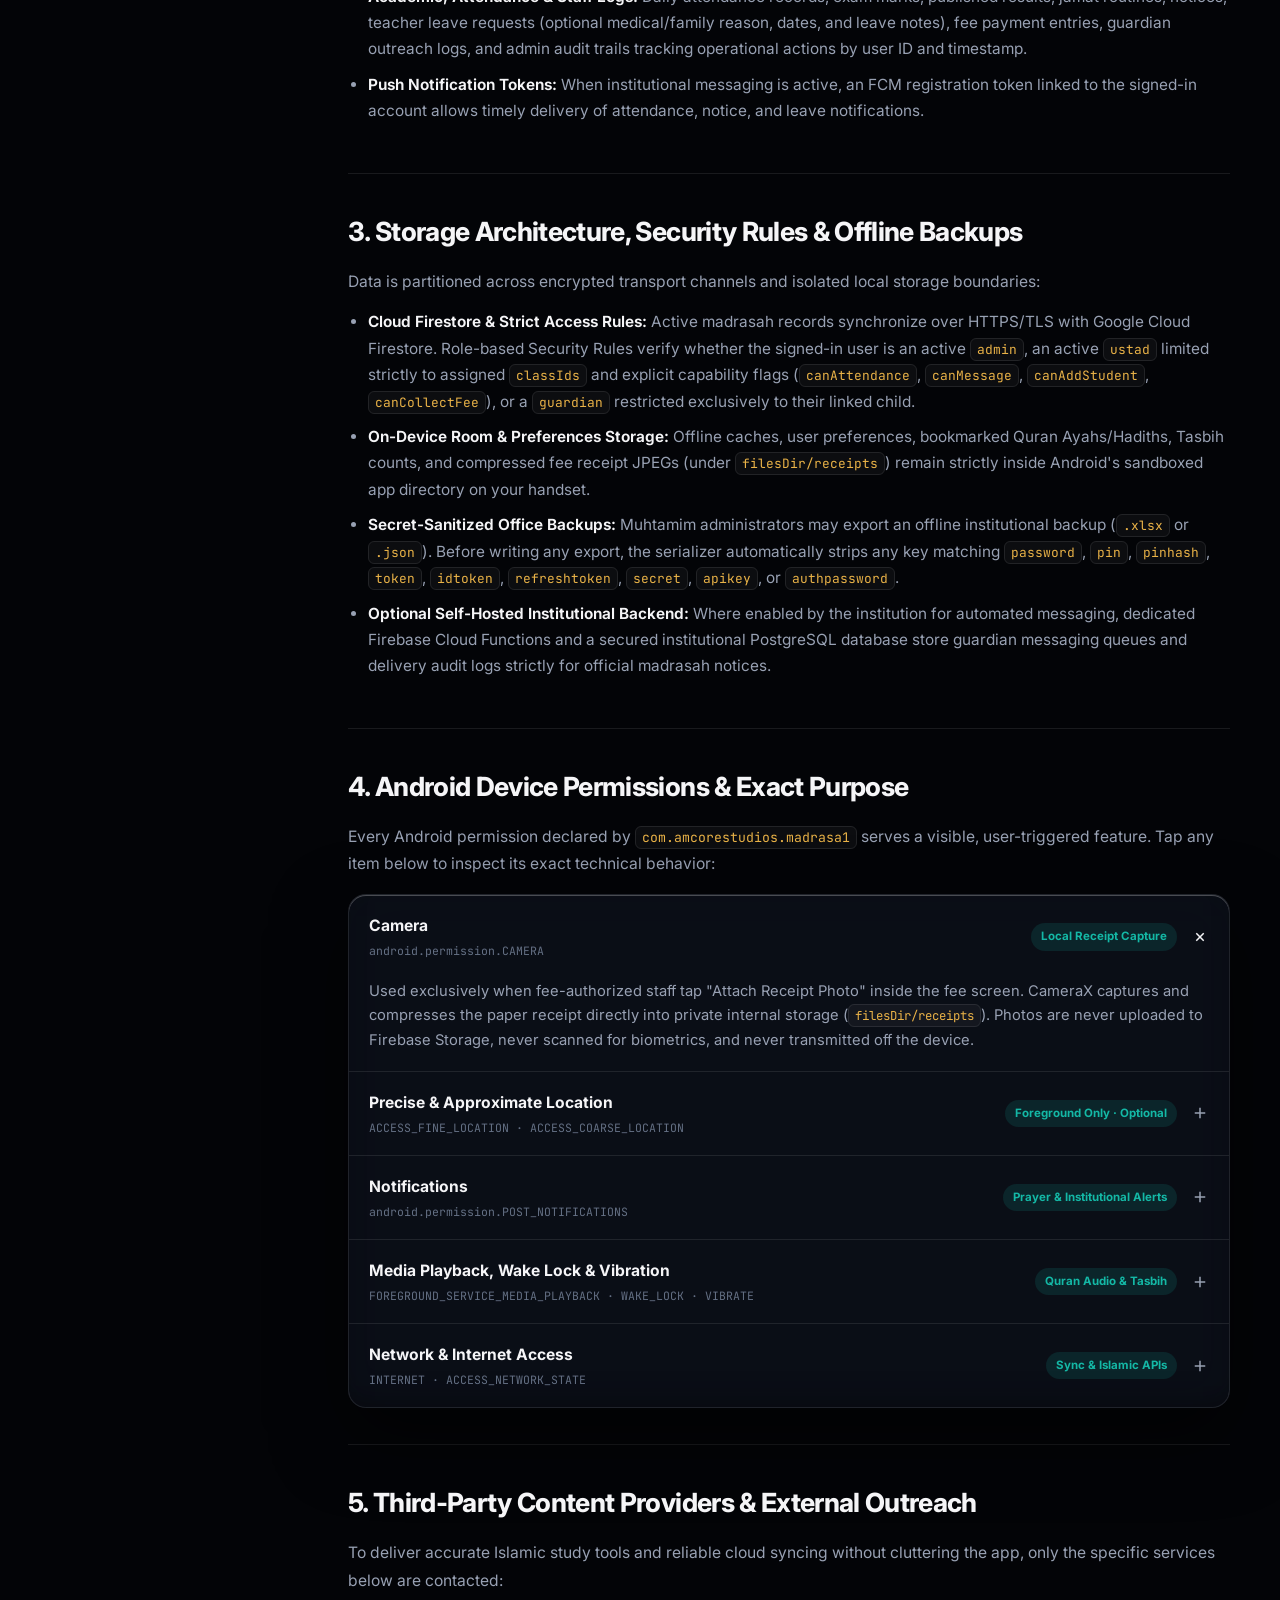
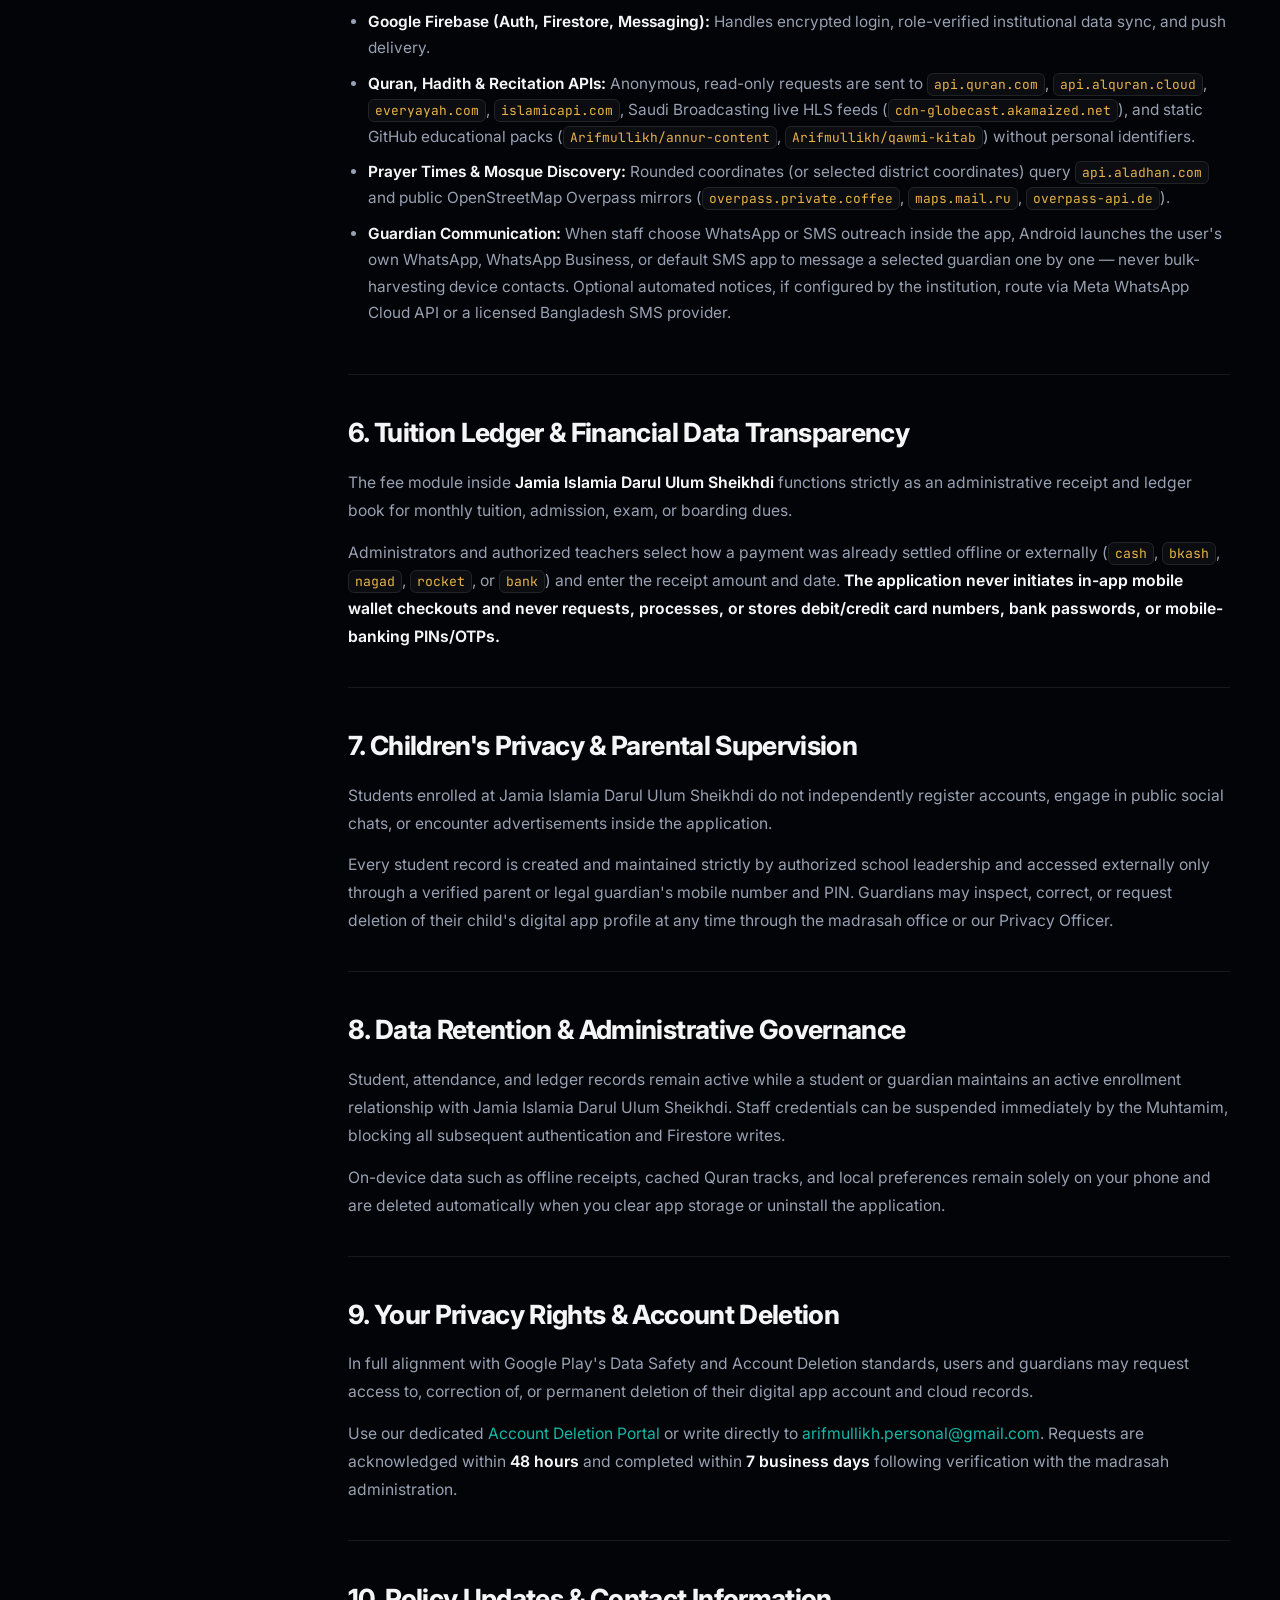
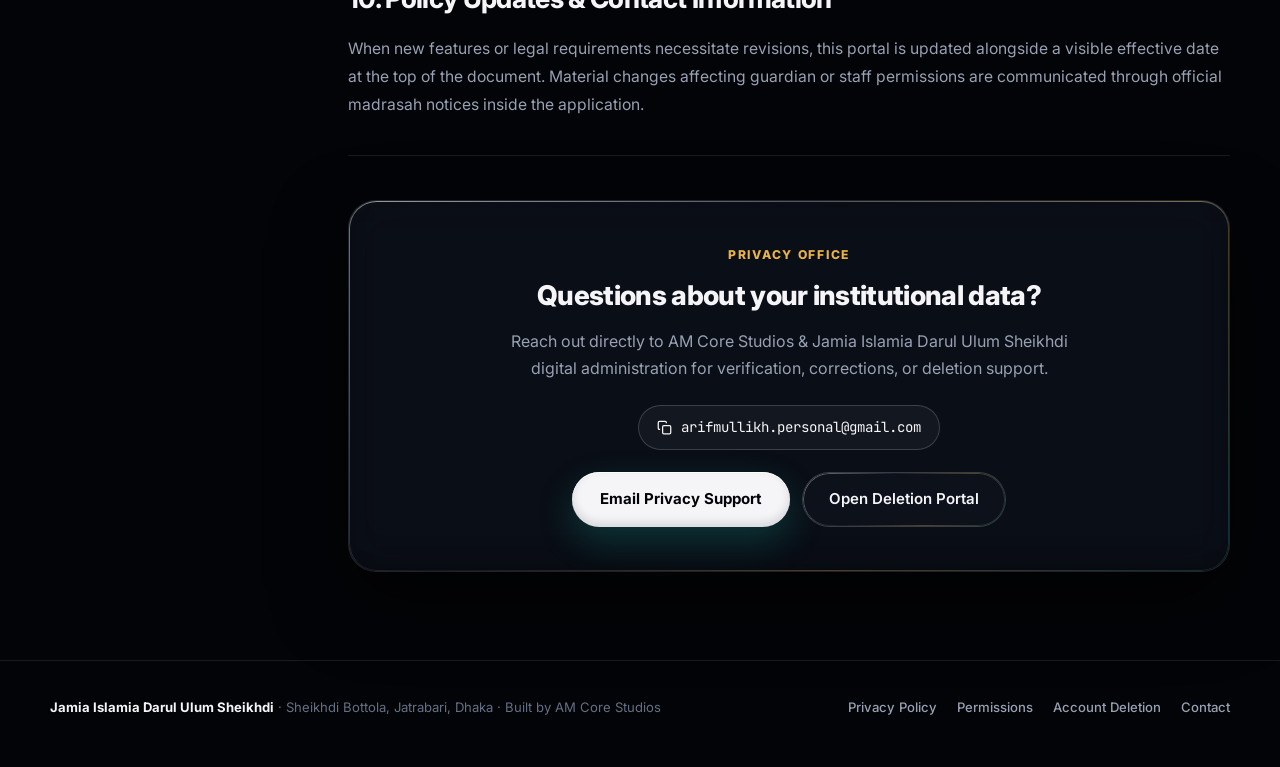
==== commit 736a0585: "Add Kyant Liquid Glass 2.0.1 refraction shaders, specular rims, and spring physics" ====
--- a/index.html
+++ b/index.html
@@ -26,7 +26,8 @@
       } catch (_) {}
     })();
   </script>
-  <link rel="stylesheet" href="css/styles.css?v=20261127b">
+  <link rel="stylesheet" href="css/styles.css?v=20261127c">
+  <link rel="stylesheet" href="css/liquid-glass.css?v=20261127c">
 </head>
 <body>
   <!-- Cinematic Luxury Curtain Preloader -->
@@ -756,8 +757,9 @@
   <script src="vendor/gsap.min.js"></script>
   <script src="vendor/ScrollTrigger.min.js"></script>
   <script src="vendor/lenis.min.js"></script>
-  <script src="js/webgl-stage.js?v=20261127b"></script>
-  <script src="js/motion-engine.js?v=20261127b"></script>
-  <script src="js/app.js?v=20261127b"></script>
+  <script src="js/webgl-stage.js?v=20261127c"></script>
+  <script src="js/motion-engine.js?v=20261127c"></script>
+  <script src="js/liquid-glass.js?v=20261127c"></script>
+  <script src="js/app.js?v=20261127c"></script>
 </body>
 </html>
--- a/css/liquid-glass.css
+++ b/css/liquid-glass.css
@@ -0,0 +1,223 @@
+/* Kyant AndroidLiquidGlass-Inspired Web Optics:
+   - 45deg Directional Specular Bevel Rim (masked border simulating DefaultHighlightShaderString)
+   - InnerShadow Optical Depth + Ambient Drop Elevation
+   - InteractiveHighlight Pointer Radial Caustic (--lg-x, --lg-y, --lg-press)
+   - Elastic Pill Glider Stretch (--glider-stretch) */
+
+:root {
+  --lg-rim-hi: rgba(255, 255, 255, 0.52);
+  --lg-rim-lo: rgba(20, 184, 166, 0.24);
+  --lg-rim-gold: rgba(234, 179, 72, 0.36);
+  --lg-inner-top: rgba(255, 255, 255, 0.26);
+  --lg-inner-btm: rgba(0, 0, 0, 0.24);
+  --lg-caustic: rgba(255, 255, 255, 0.14);
+}
+
+[data-theme="light"] {
+  --lg-rim-hi: rgba(255, 255, 255, 0.96);
+  --lg-rim-lo: rgba(3, 83, 107, 0.18);
+  --lg-rim-gold: rgba(180, 128, 22, 0.24);
+  --lg-inner-top: rgba(255, 255, 255, 0.92);
+  --lg-inner-btm: rgba(15, 23, 42, 0.055);
+  --lg-caustic: rgba(20, 184, 166, 0.11);
+}
+
+/* Specular Navbar Edge Line */
+header.top-nav {
+  backdrop-filter: saturate(200%) blur(26px);
+  -webkit-backdrop-filter: saturate(200%) blur(26px);
+}
+header.top-nav.scrolled {
+  box-shadow:
+    inset 0 -1px 0 var(--lg-rim-hi),
+    0 12px 34px rgba(0, 0, 0, 0.18);
+}
+
+/* Liquid Glass Optical Surfaces */
+.chapter,
+.role-section,
+.del-form-card,
+.contact-card,
+.perm-rows,
+.device-frame {
+  position: relative;
+  backdrop-filter: saturate(185%) blur(24px);
+  -webkit-backdrop-filter: saturate(185%) blur(24px);
+  box-shadow:
+    inset 0 1px 0 0 var(--lg-inner-top),
+    inset 0 -18px 28px -10px var(--lg-inner-btm),
+    var(--shadow-card);
+}
+
+/* 45-degree Masked Directional Highlight Rim (DefaultHighlightShader analog) */
+.bento-tile::after,
+.chapter::after,
+.role-section::after,
+.del-form-card::after,
+.contact-card::after,
+.apple-btn-secondary::after,
+.nav-ghost-btn::after {
+  content: '';
+  position: absolute;
+  inset: 0;
+  border-radius: inherit;
+  padding: 1.25px;
+  background: linear-gradient(
+    135deg,
+    var(--lg-rim-hi) 0%,
+    rgba(255, 255, 255, 0.06) 36%,
+    var(--lg-rim-gold) 68%,
+    var(--lg-rim-lo) 100%
+  );
+  -webkit-mask: linear-gradient(#fff 0 0) content-box, linear-gradient(#fff 0 0);
+  -webkit-mask-composite: xor;
+  mask: linear-gradient(#fff 0 0) content-box, linear-gradient(#fff 0 0);
+  mask-composite: exclude;
+  pointer-events: none;
+  opacity: 0.85;
+  transition: opacity 0.35s ease;
+}
+
+.bento-tile:hover::after,
+.chapter.active::after,
+.del-form-card:hover::after {
+  opacity: 1;
+}
+
+/* InteractiveHighlight Radial Specular Caustic across Cards & Pills */
+.chapter::before,
+.role-section::before,
+.del-form-card::before,
+.contact-card::before {
+  content: '';
+  position: absolute;
+  inset: 0;
+  border-radius: inherit;
+  background: radial-gradient(
+    360px circle at var(--lg-x, 50%) var(--lg-y, 20%),
+    var(--lg-caustic),
+    transparent 65%
+  );
+  opacity: var(--lg-press, 0);
+  transition: opacity 0.32s ease;
+  pointer-events: none;
+  z-index: 0;
+}
+
+.chapter > *,
+.role-section > *,
+.del-form-card > *,
+.contact-card > *,
+.bento-tile > * {
+  position: relative;
+  z-index: 1;
+}
+
+/* Liquid Pill Buttons & Segmented Sliders */
+.apple-btn-primary,
+.apple-btn-secondary,
+.nav-link-btn,
+.nav-ghost-btn,
+.email-chip {
+  position: relative;
+  overflow: hidden;
+  will-change: transform;
+}
+
+.apple-btn-primary,
+.nav-link-btn {
+  box-shadow:
+    inset 0 1px 0 rgba(255, 255, 255, 0.45),
+    inset 0 -3px 10px rgba(0, 0, 0, 0.2),
+    0 12px 32px rgba(0, 0, 0, 0.25);
+}
+
+[data-theme="dark"] .apple-btn-primary,
+[data-theme="dark"] .nav-link-btn {
+  box-shadow:
+    inset 0 1px 0 rgba(255, 255, 255, 0.9),
+    inset 0 -4px 10px rgba(15, 23, 42, 0.14),
+    0 14px 36px rgba(20, 184, 166, 0.24);
+}
+
+.apple-btn-primary::before,
+.apple-btn-secondary::before,
+.nav-link-btn::before {
+  content: '';
+  position: absolute;
+  inset: 0;
+  background: radial-gradient(
+    140px circle at var(--lg-x, 50%) var(--lg-y, 50%),
+    rgba(255, 255, 255, 0.32),
+    transparent 70%
+  );
+  opacity: var(--lg-press, 0);
+  transition: opacity 0.22s ease;
+  pointer-events: none;
+}
+
+/* Liquid Pill Gliders (DampedDragAnimation Specular Capsule) */
+.lang-pill,
+.segmented {
+  backdrop-filter: saturate(190%) blur(18px);
+  -webkit-backdrop-filter: saturate(190%) blur(18px);
+  box-shadow:
+    inset 0 1px 2px rgba(0, 0, 0, 0.16),
+    inset 0 -1px 0 var(--lg-rim-hi);
+}
+
+.lang-glider,
+.seg-glider {
+  box-shadow:
+    inset 0 1px 0 rgba(255, 255, 255, 0.42),
+    0 4px 14px rgba(0, 0, 0, 0.22);
+  transition: transform 0.5s cubic-bezier(0.22, 1.32, 0.36, 1), filter 0.25s ease;
+}
+
+/* Seal Medallion Liquid Crystal Housing */
+.seal-medallion {
+  box-shadow:
+    inset 0 2px 4px rgba(255, 255, 255, 0.95),
+    inset 0 -10px 22px rgba(3, 83, 107, 0.12),
+    0 0 0 1px rgba(255, 255, 255, 0.28),
+    0 0 0 16px rgba(20, 184, 166, 0.065),
+    0 28px 75px rgba(0, 0, 0, 0.56);
+}
+
+[data-theme="light"] .seal-medallion {
+  box-shadow:
+    inset 0 2px 6px #ffffff,
+    inset 0 -10px 22px rgba(3, 83, 107, 0.08),
+    0 0 0 1px rgba(255, 255, 255, 0.85),
+    0 0 0 16px rgba(3, 83, 107, 0.05),
+    0 24px 54px rgba(15, 23, 42, 0.14);
+}
+
+/* Glass Marquee Band & Search Input Specular Edge */
+.marquee-band {
+  box-shadow:
+    inset 0 1px 0 var(--lg-inner-top),
+    inset 0 -1px 0 var(--lg-inner-btm);
+}
+
+.search-field,
+.glass-input,
+.glass-select {
+  backdrop-filter: saturate(180%) blur(18px);
+  -webkit-backdrop-filter: saturate(180%) blur(18px);
+  box-shadow:
+    inset 0 1px 0 var(--lg-inner-top),
+    inset 0 -2px 6px var(--lg-inner-btm);
+}
+
+@media (prefers-reduced-motion: reduce) {
+  .chapter::before,
+  .role-section::before,
+  .del-form-card::before,
+  .contact-card::before,
+  .apple-btn-primary::before,
+  .apple-btn-secondary::before,
+  .nav-link-btn::before {
+    display: none;
+  }
+}
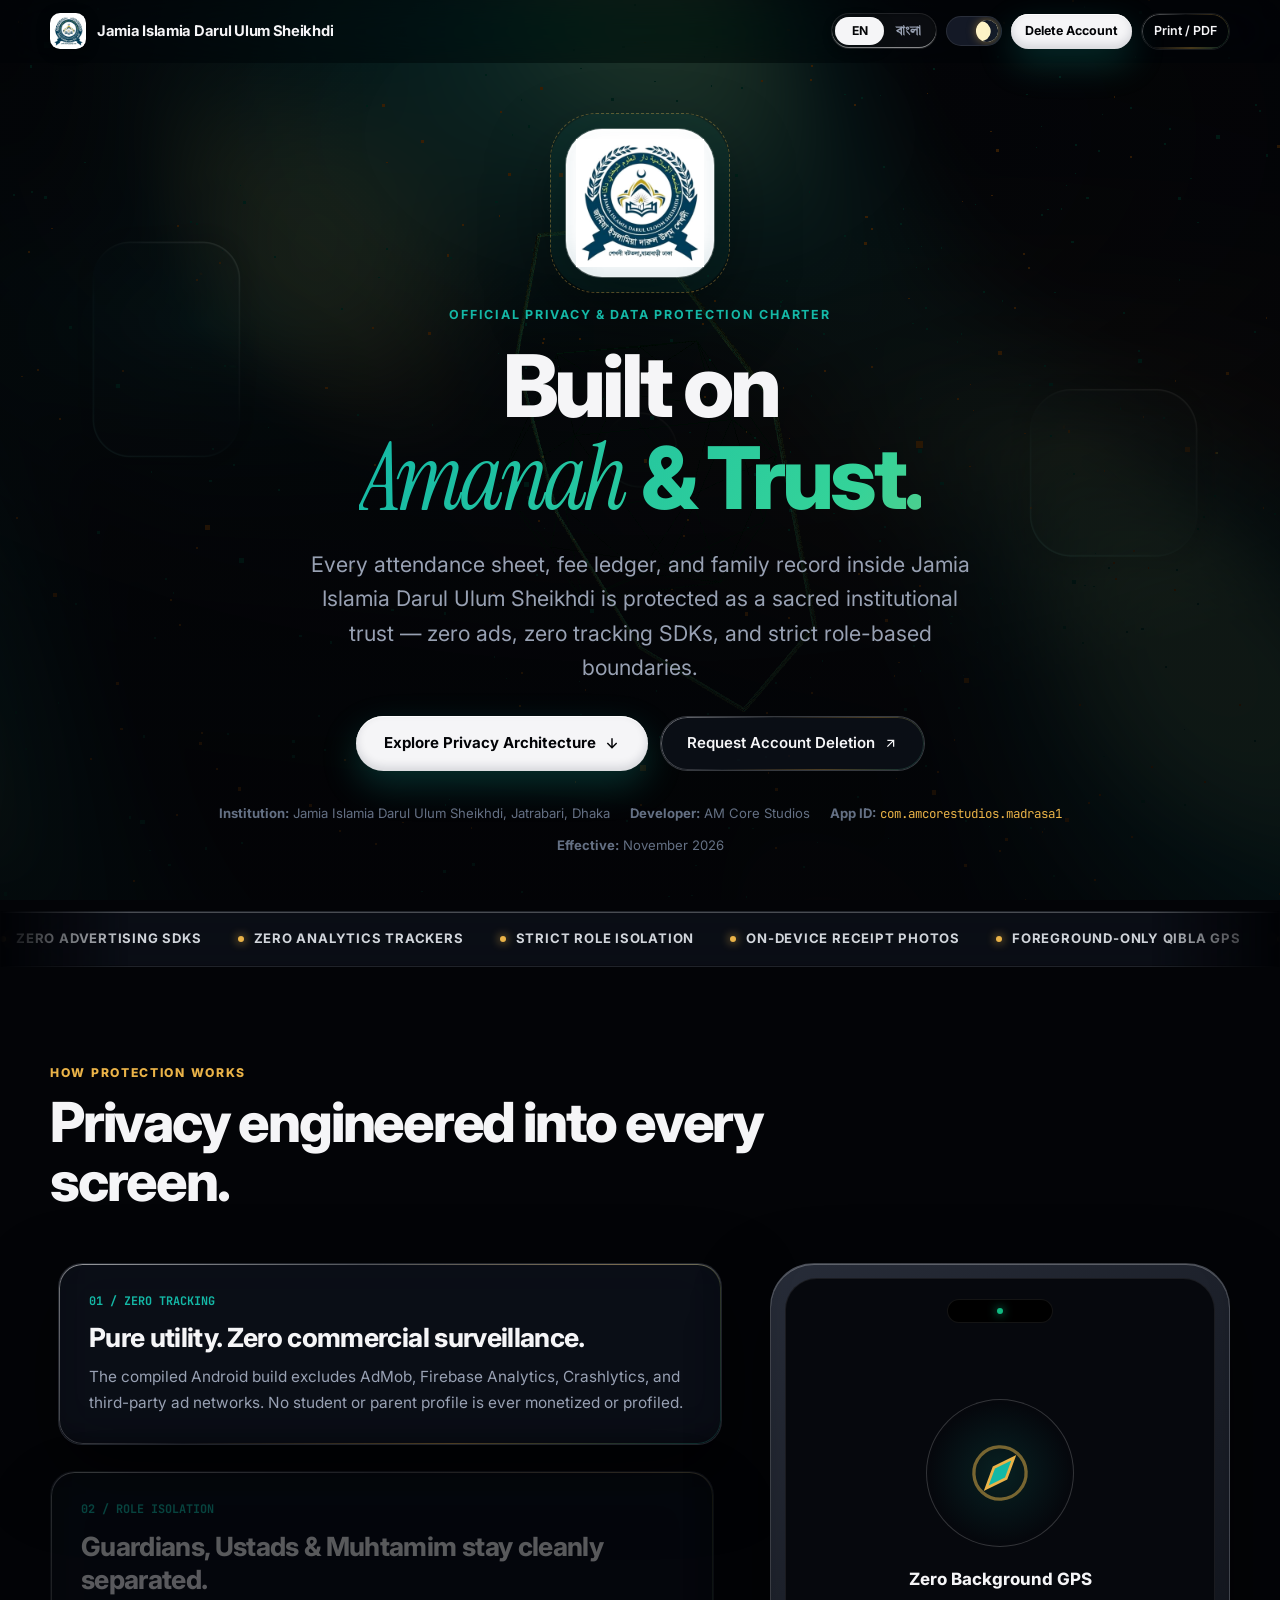
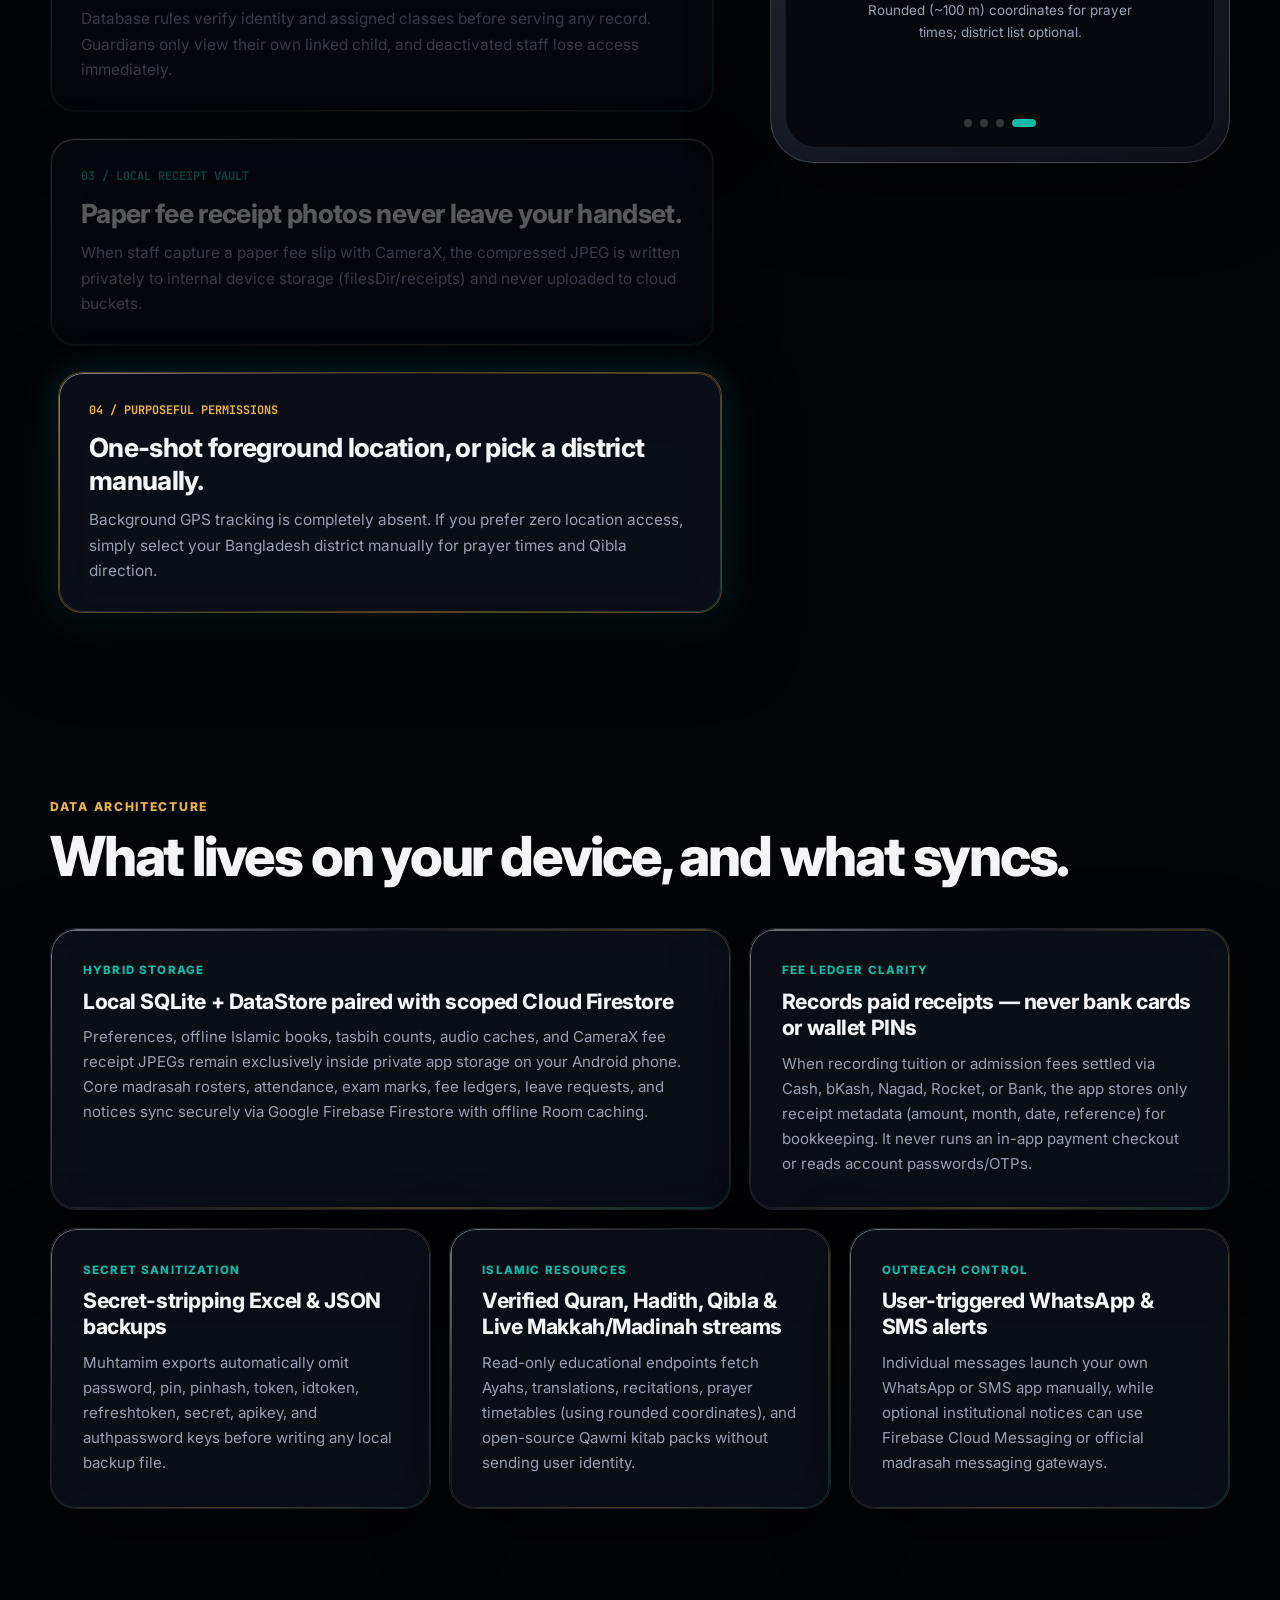
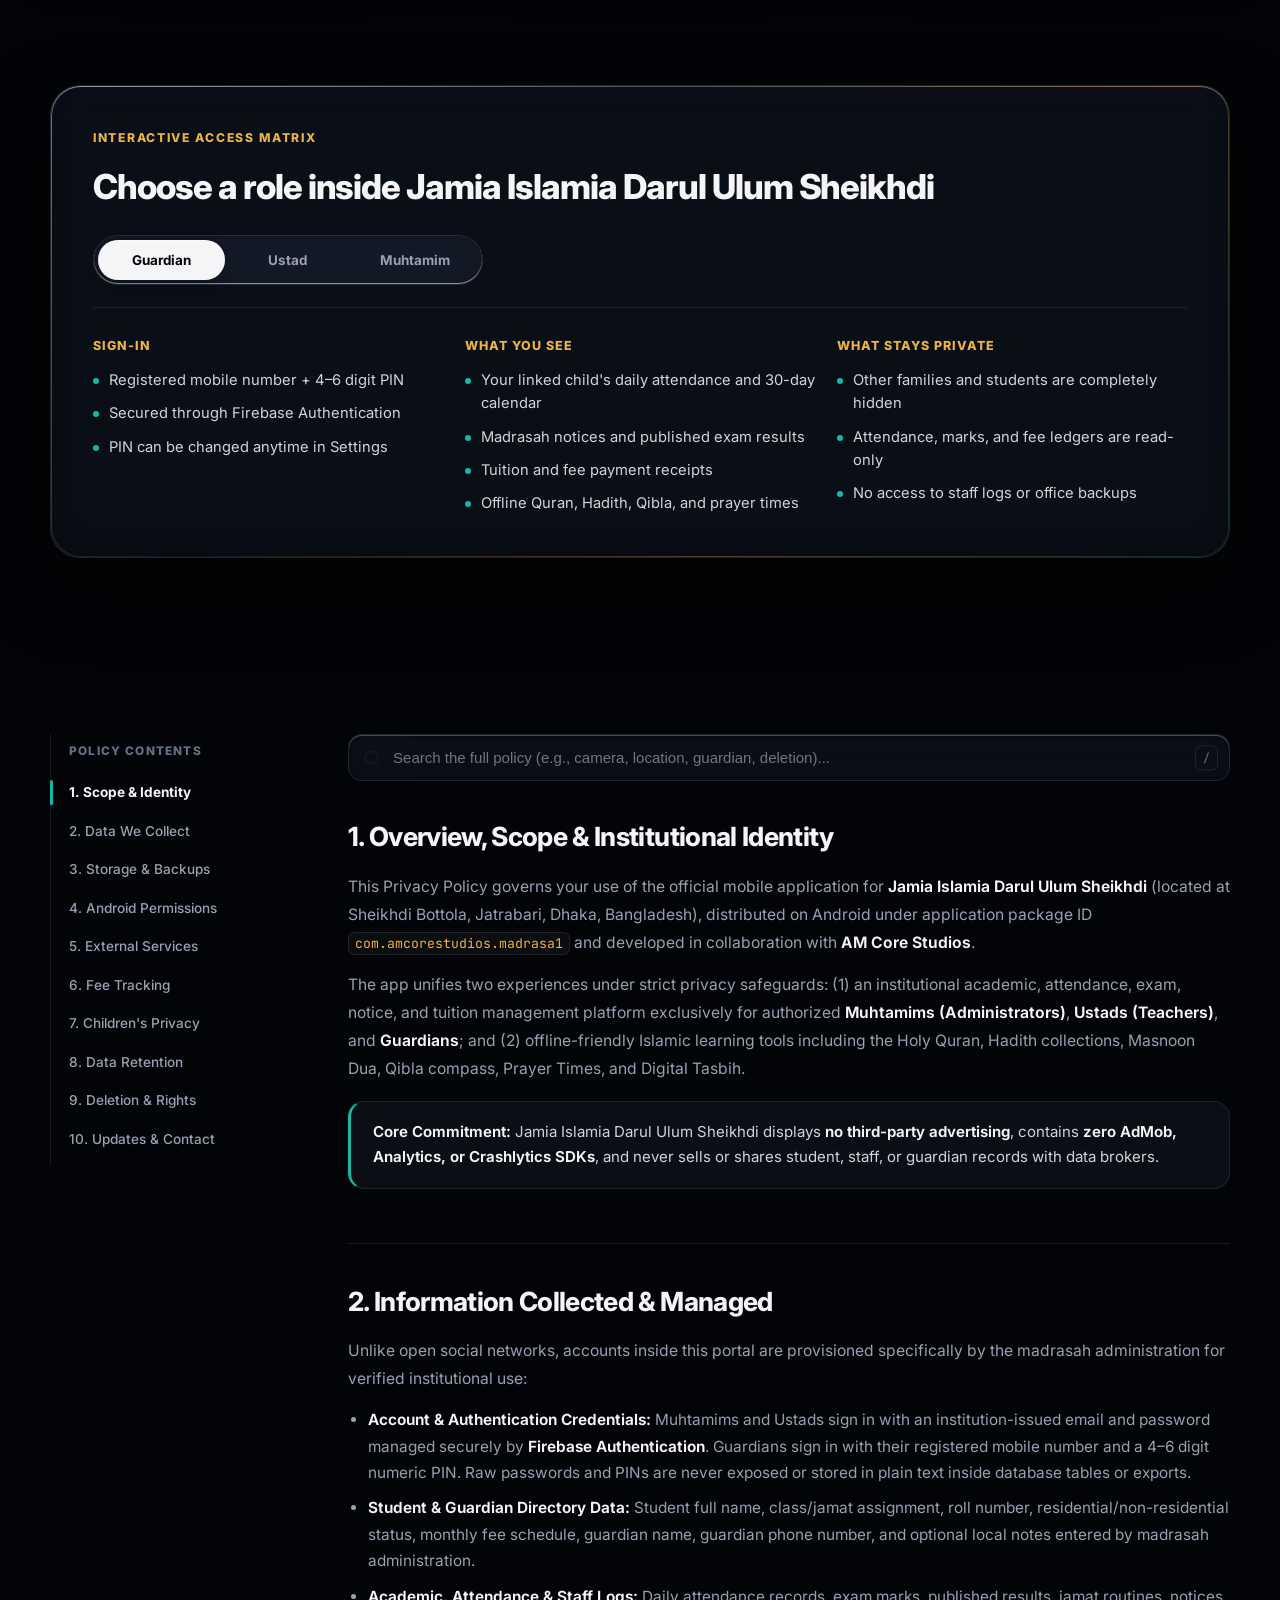
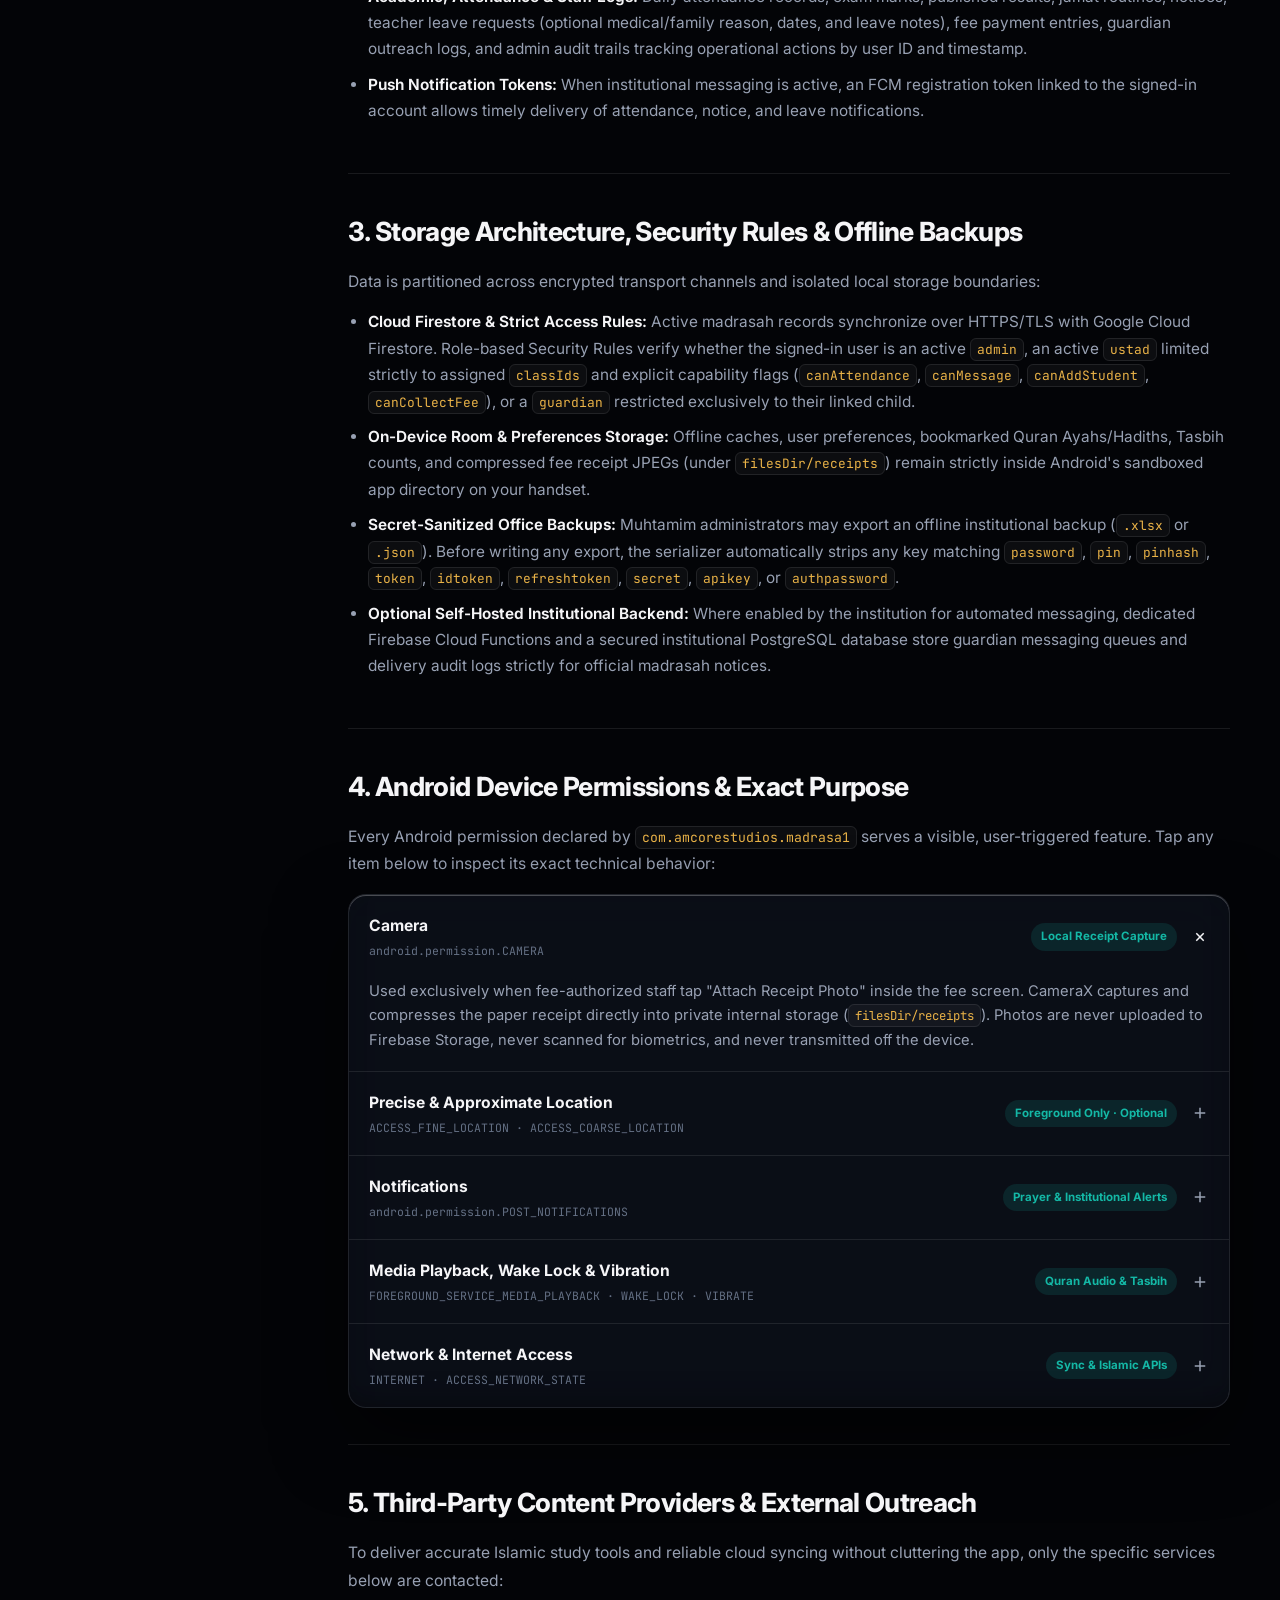
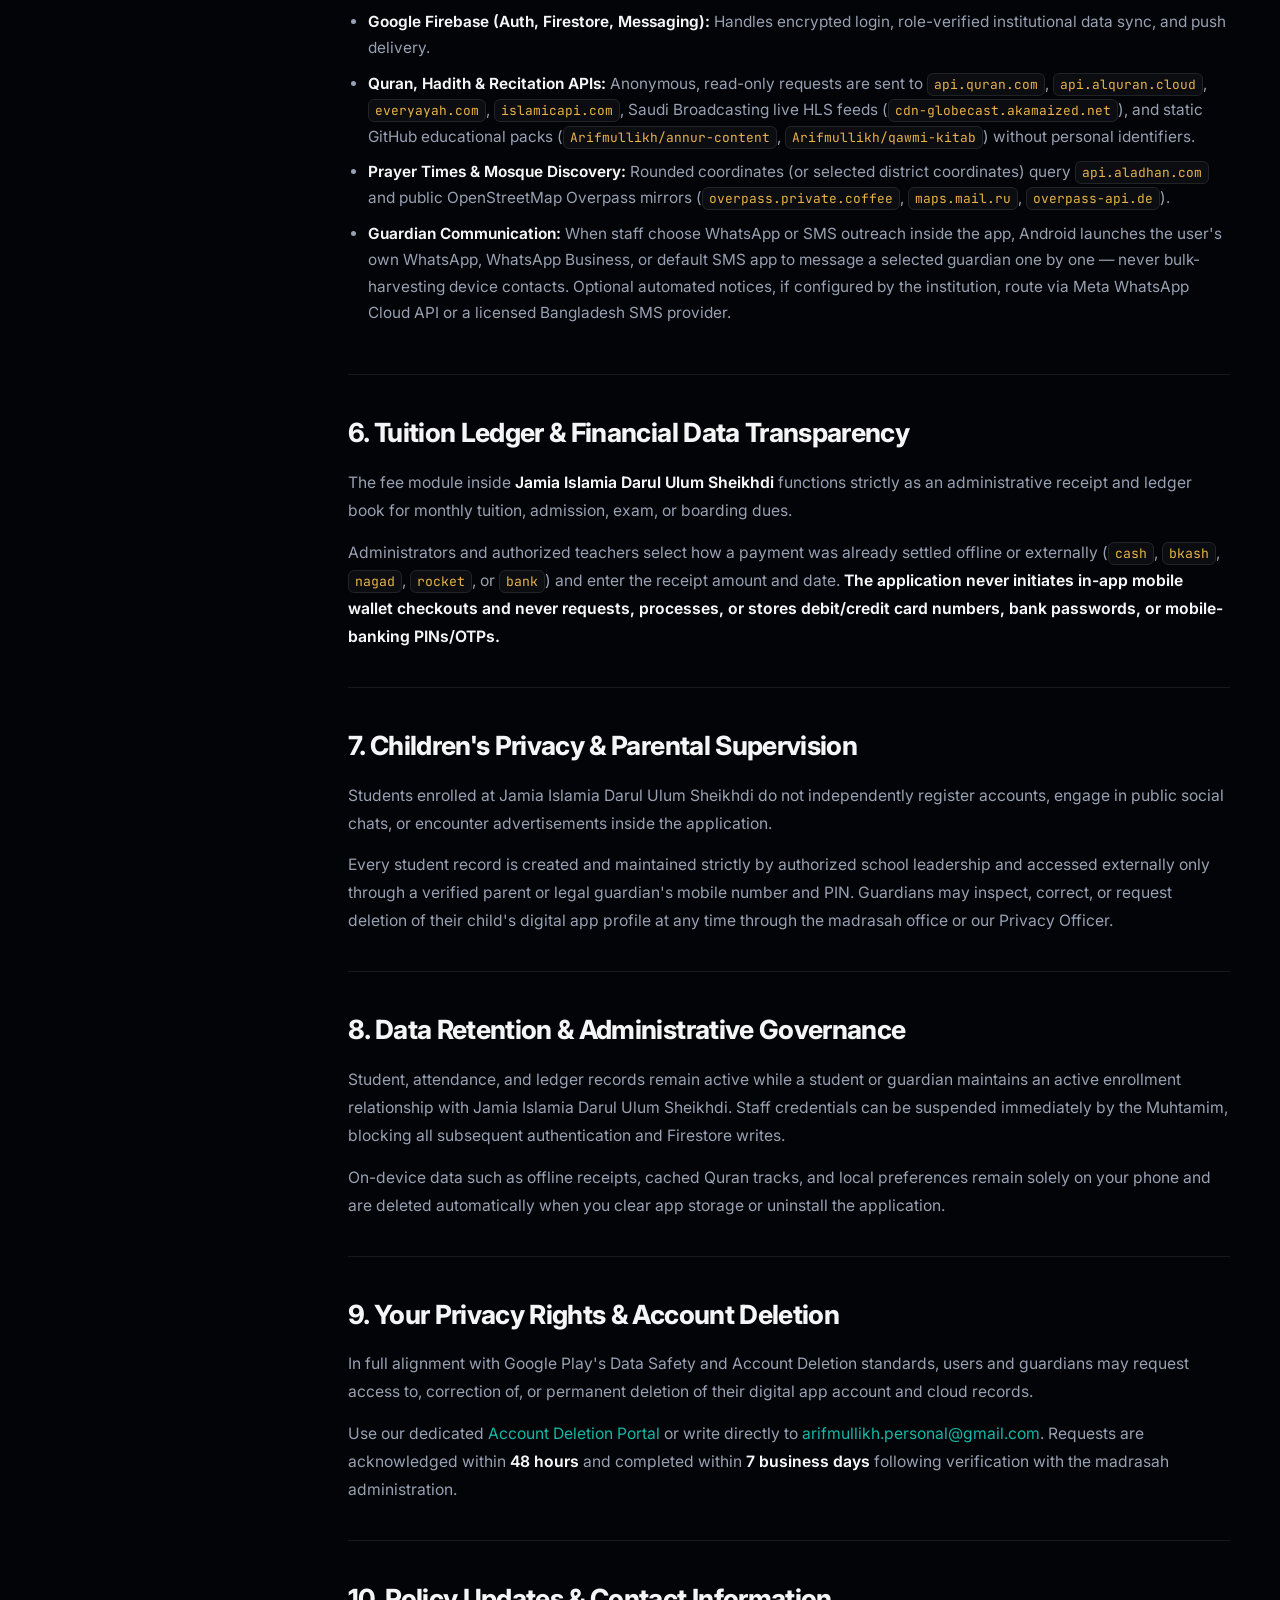
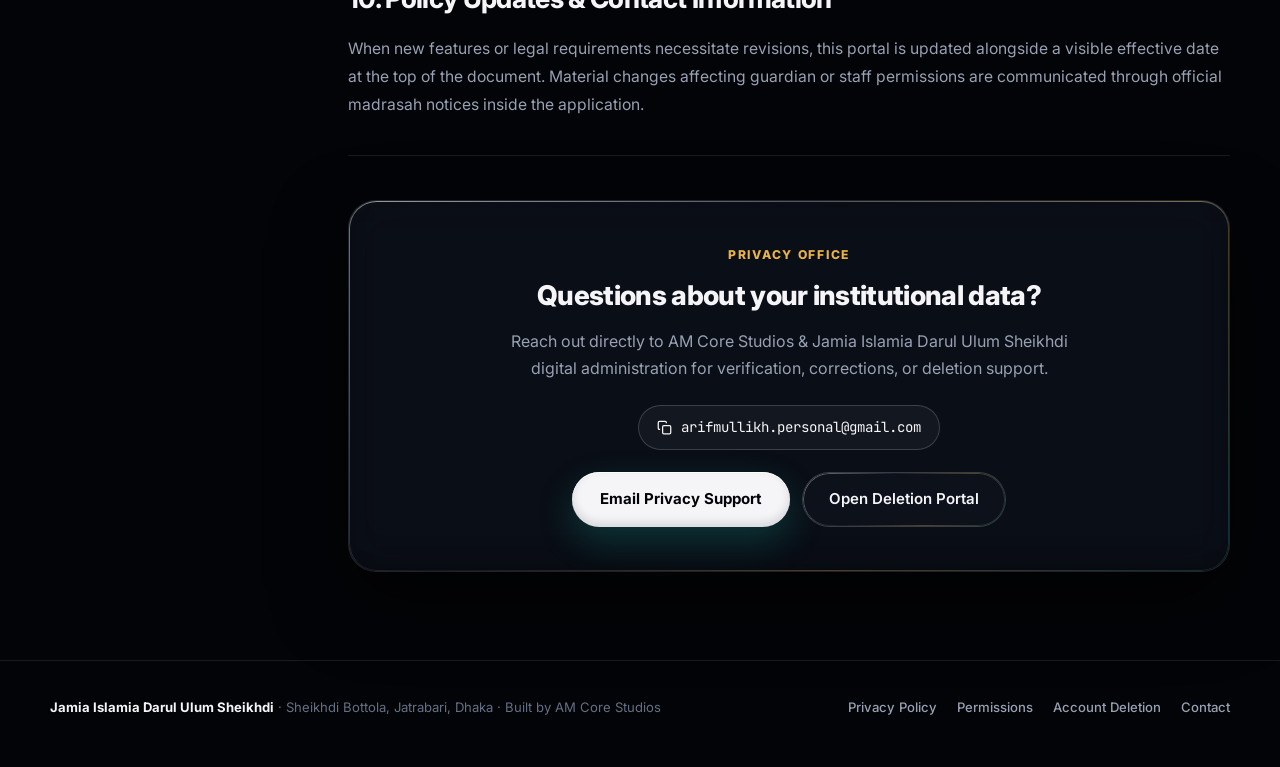
==== commit 697b07dc: "Soften Light Mode WebGL particle and wireframe linear colors inside Liquid Glass FBO" ====
--- a/index.html
+++ b/index.html
@@ -757,7 +757,7 @@
   <script src="vendor/gsap.min.js"></script>
   <script src="vendor/ScrollTrigger.min.js"></script>
   <script src="vendor/lenis.min.js"></script>
-  <script src="js/webgl-stage.js?v=20261127c"></script>
+  <script src="js/webgl-stage.js?v=20261127d"></script>
   <script src="js/motion-engine.js?v=20261127c"></script>
   <script src="js/liquid-glass.js?v=20261127c"></script>
   <script src="js/app.js?v=20261127c"></script>
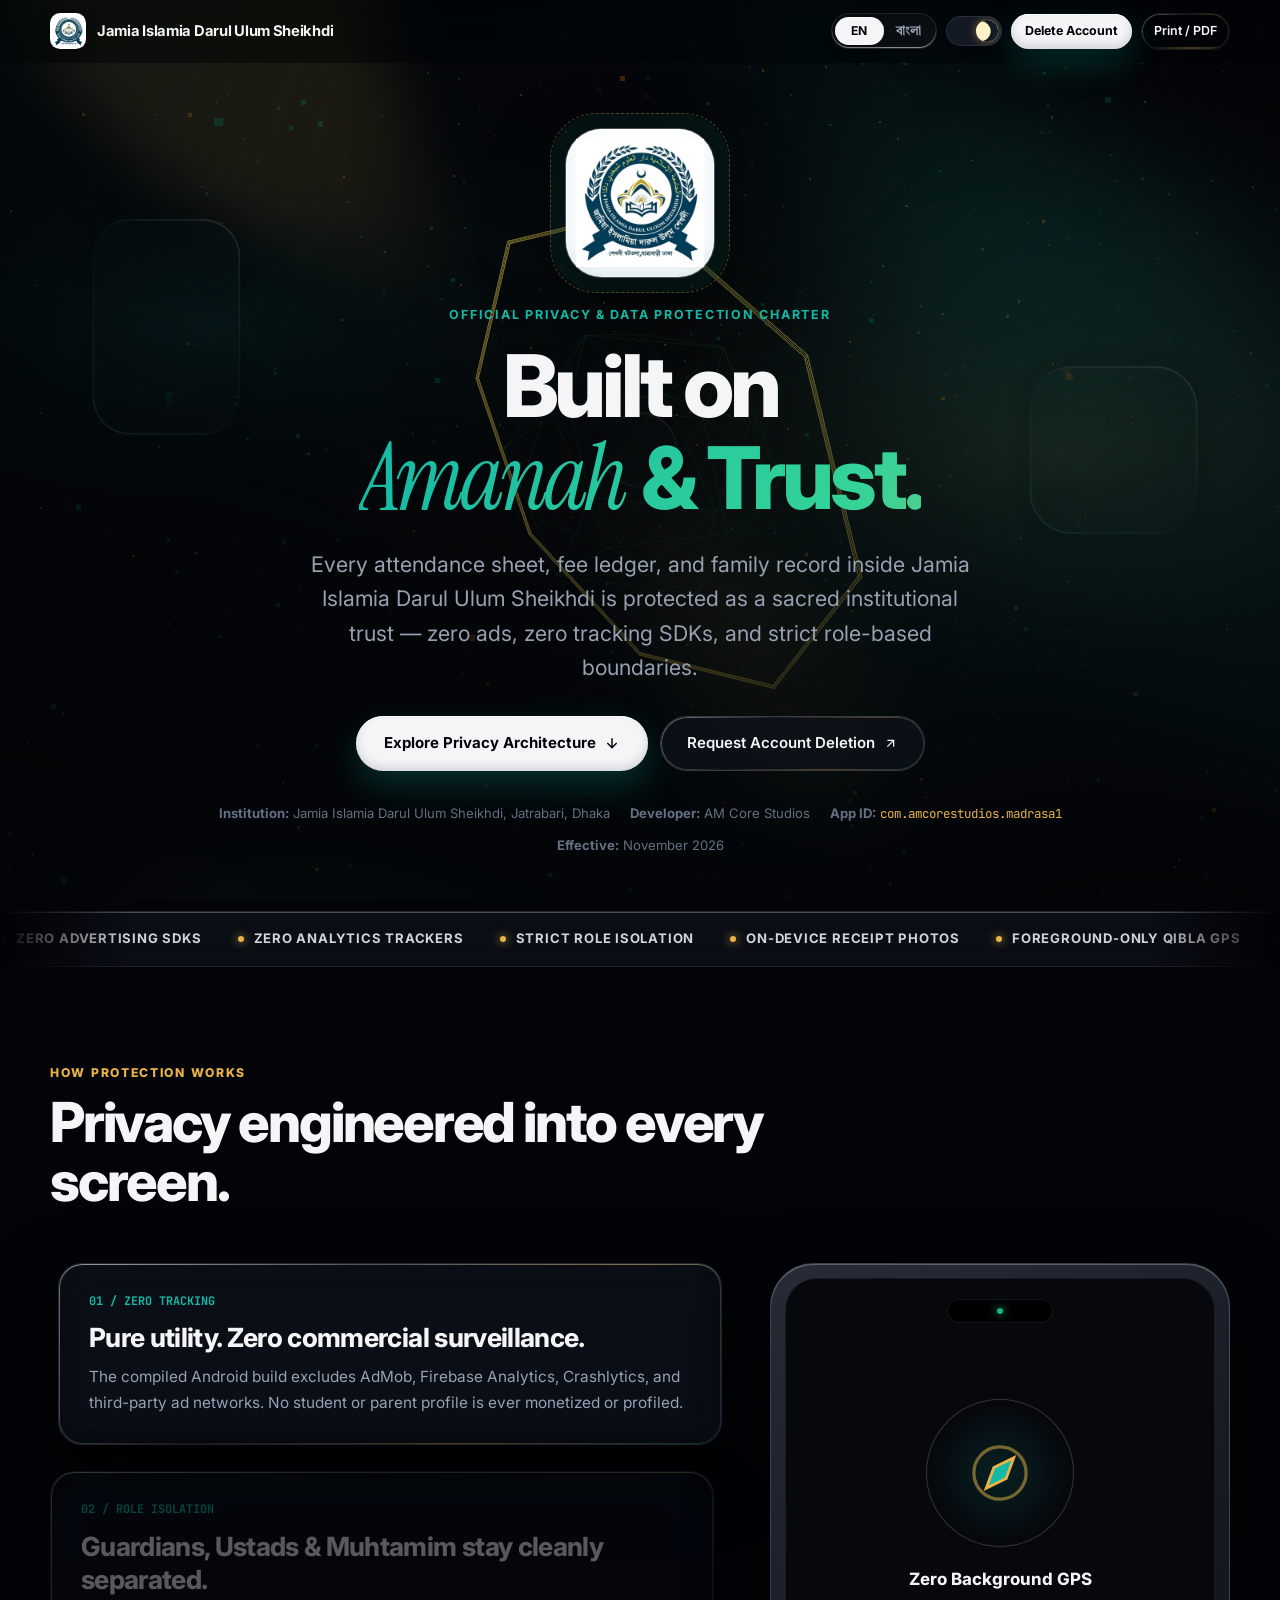
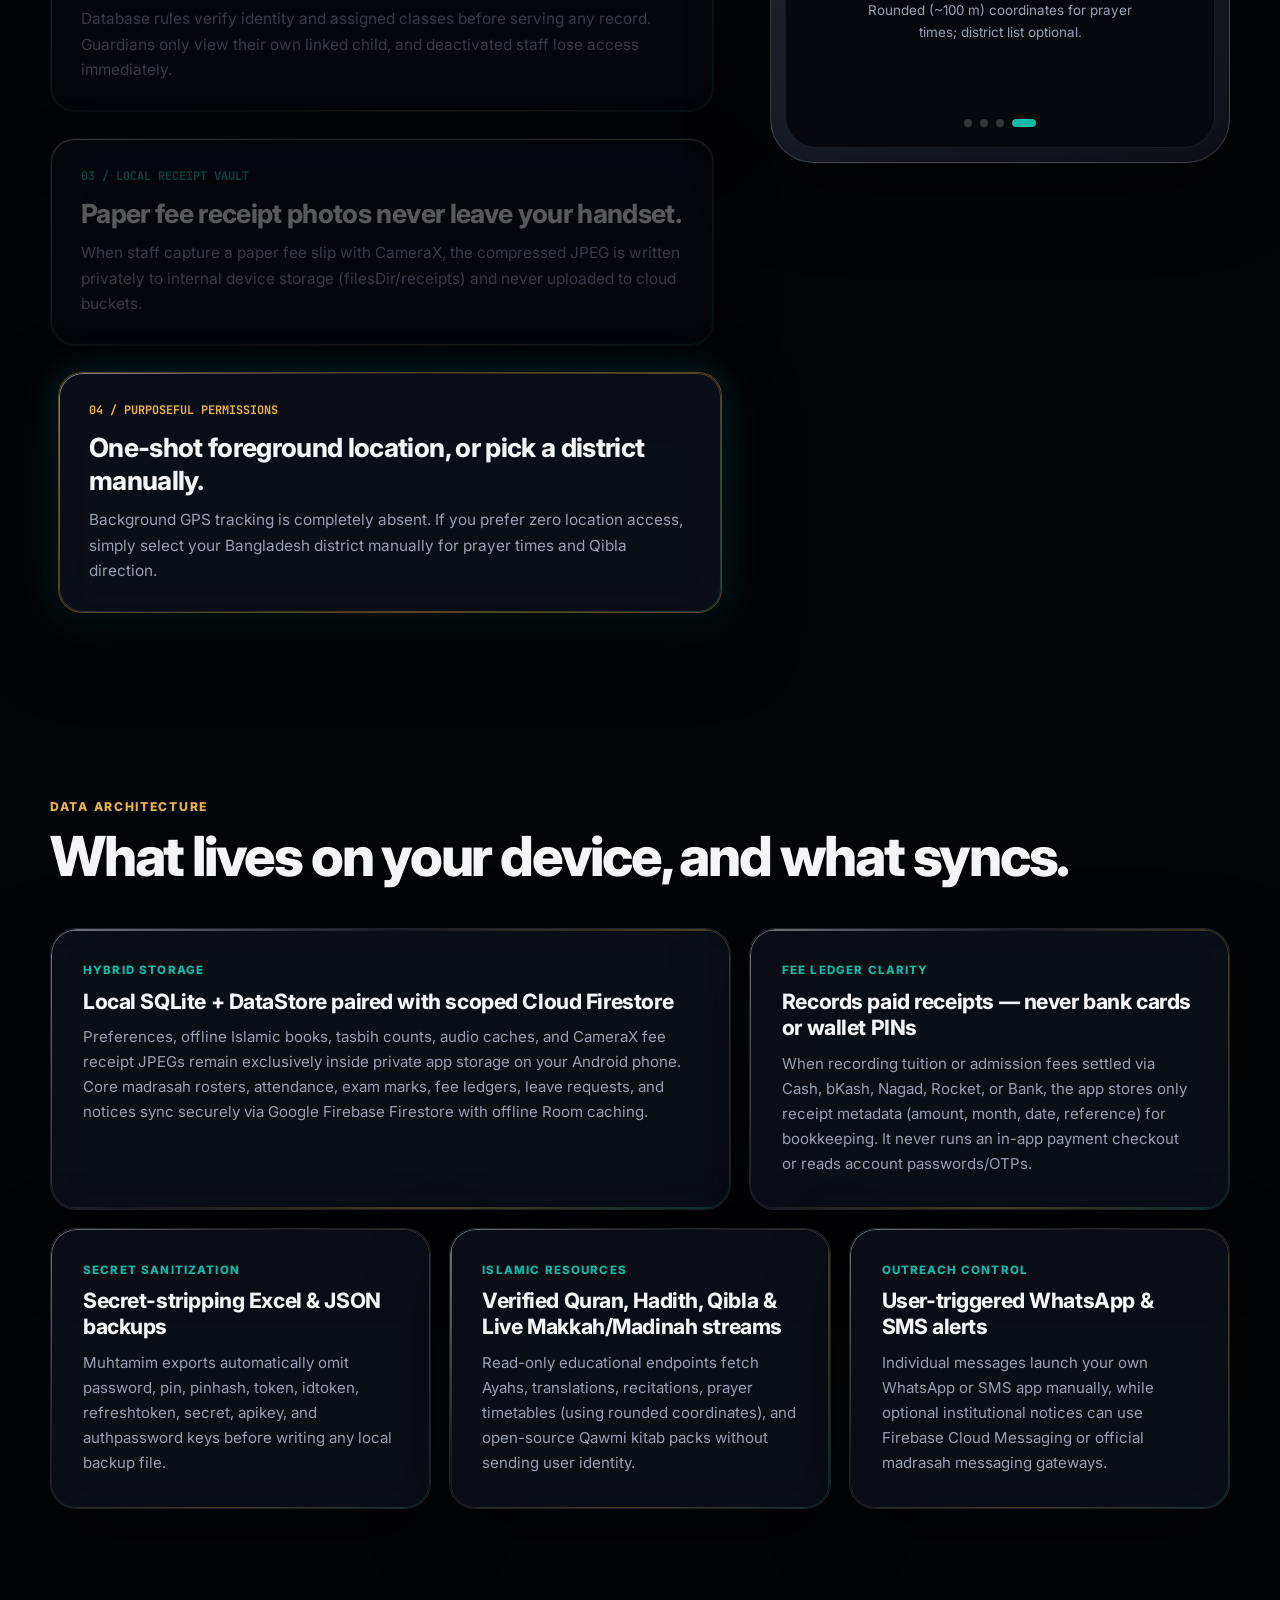
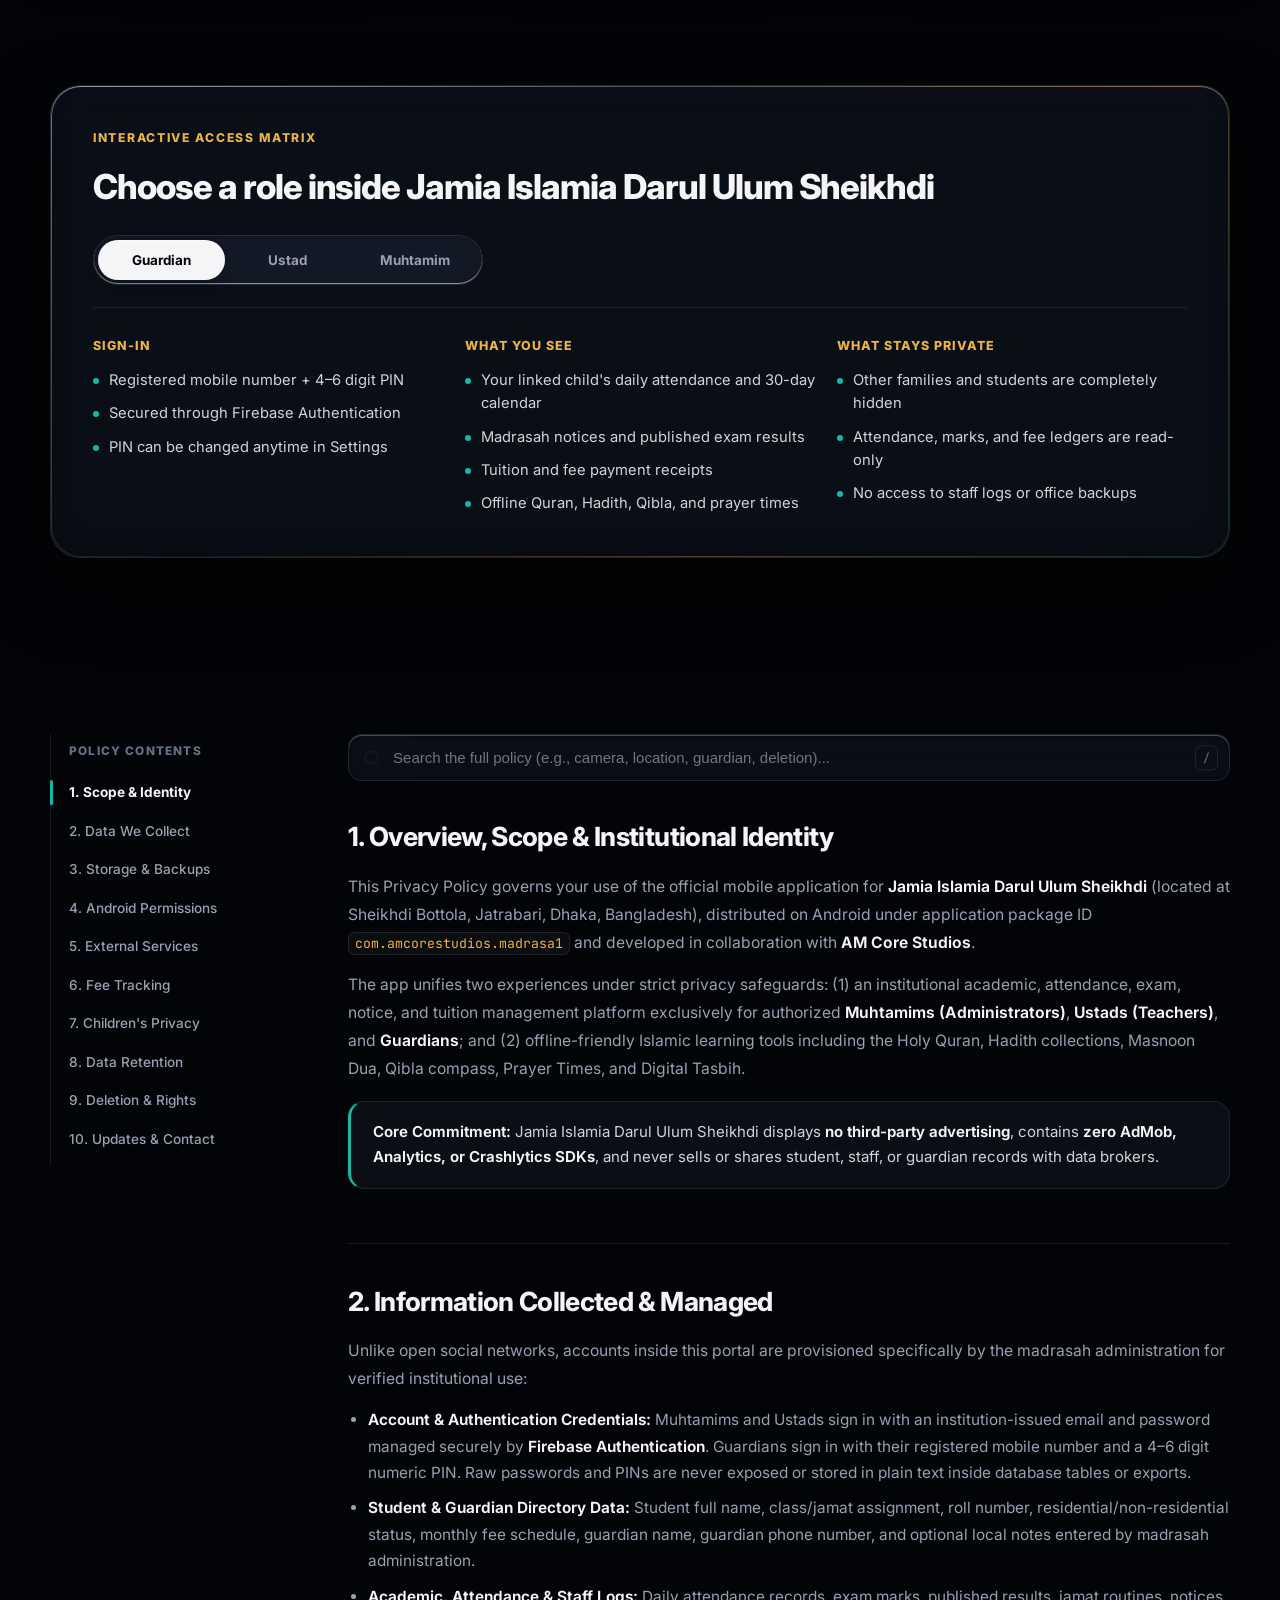
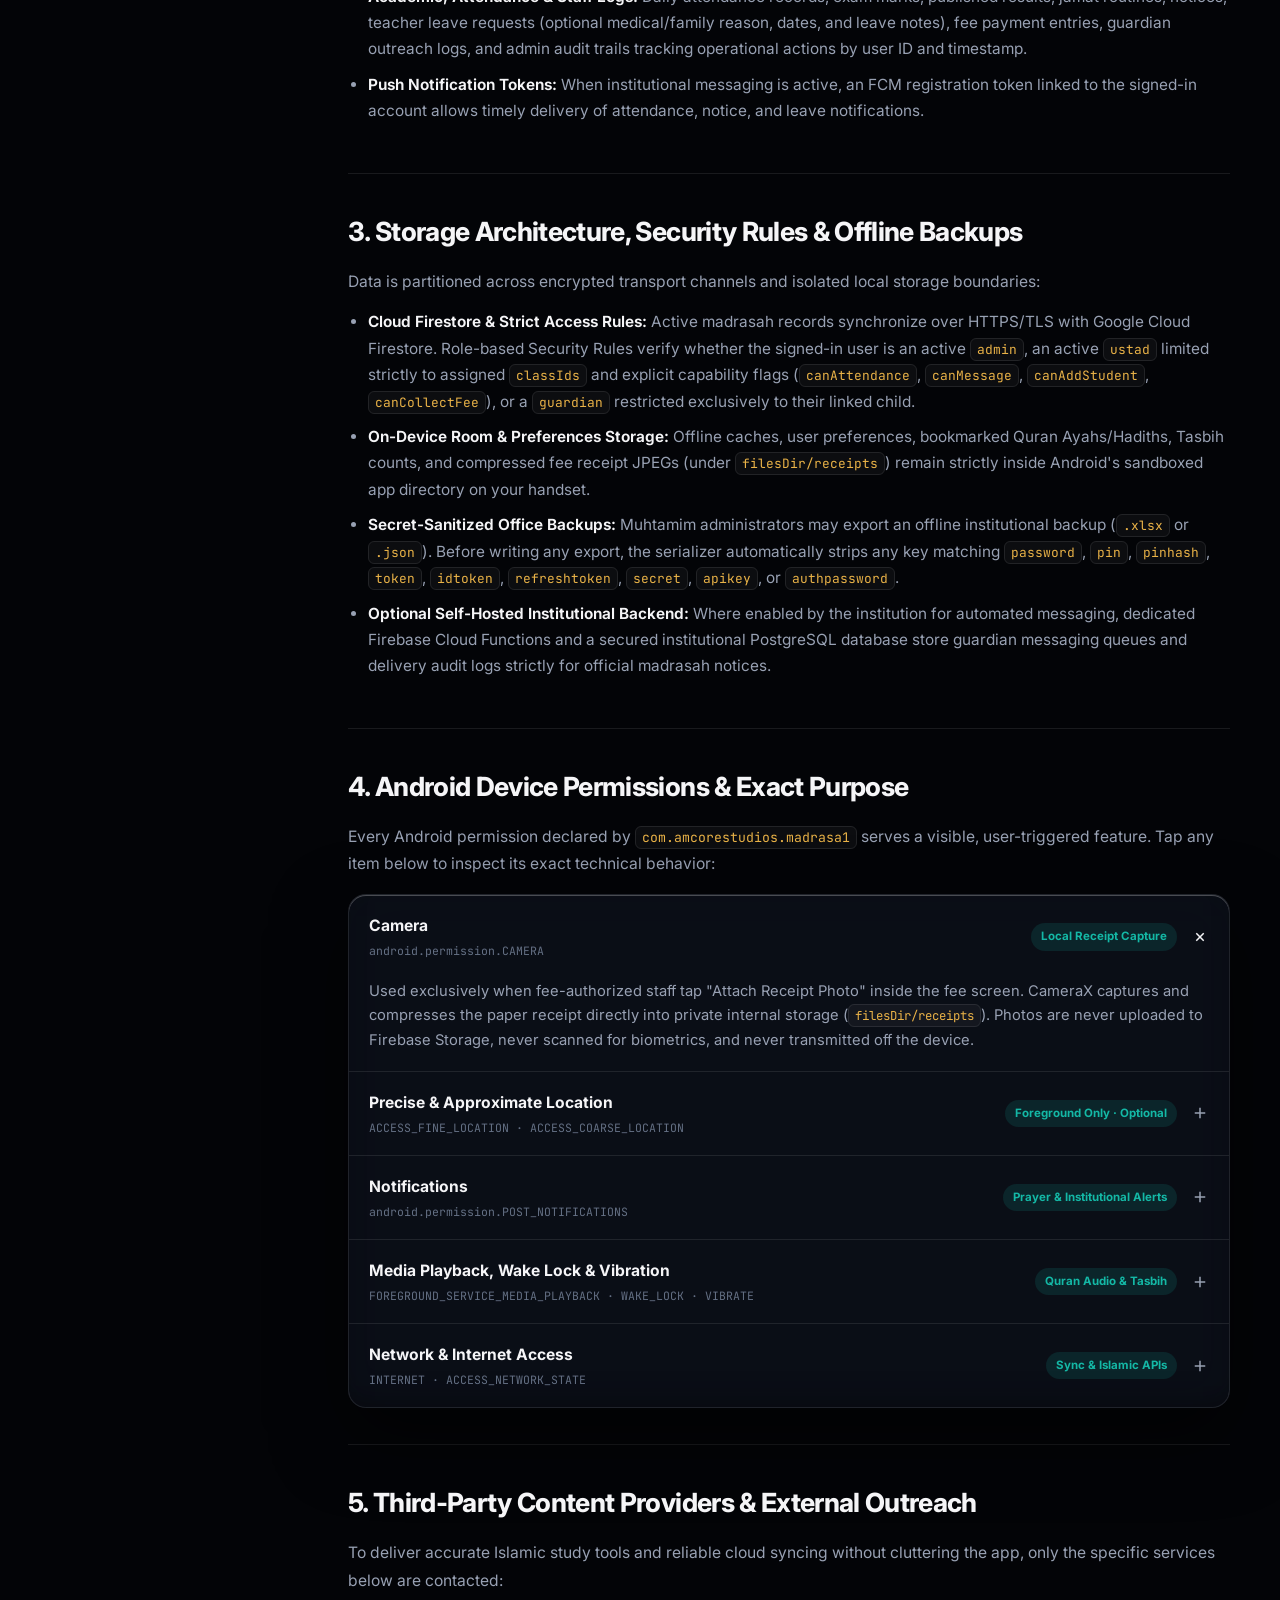
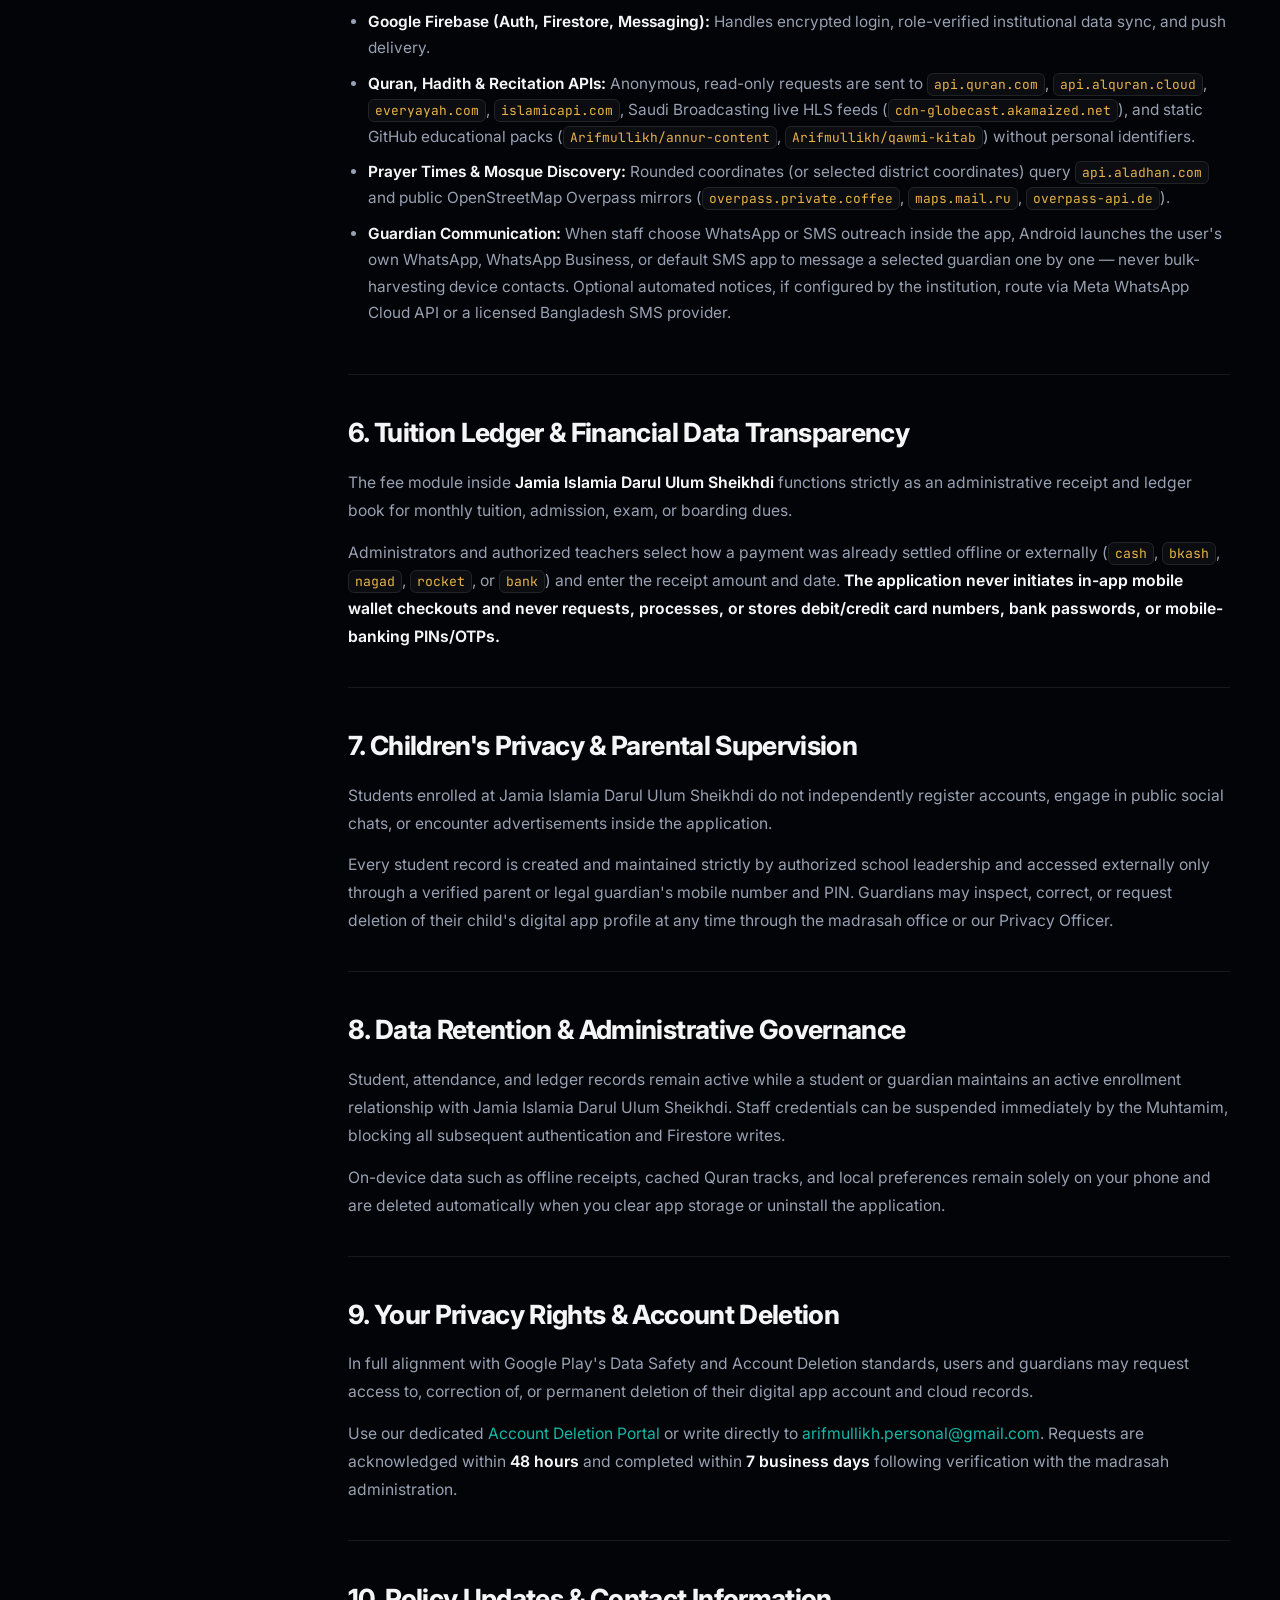
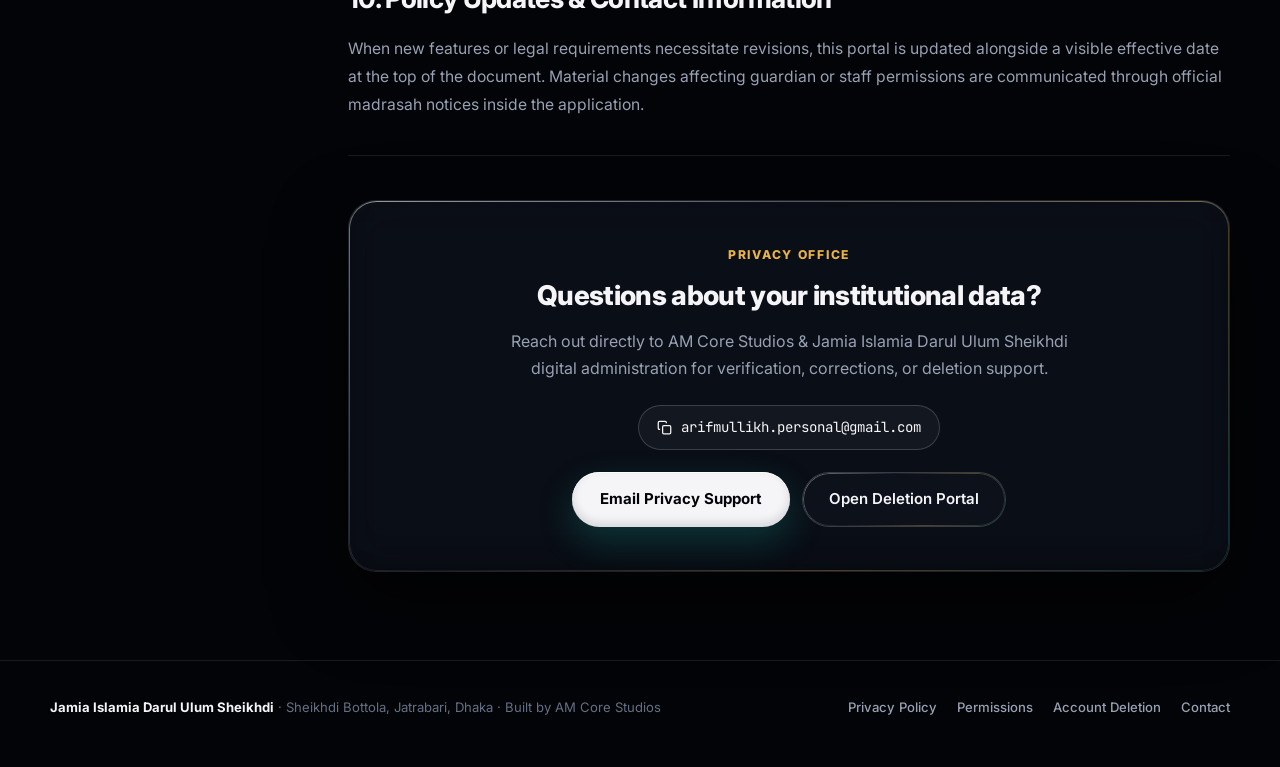
==== commit 2ca00c42: "Fix renderOrder and depthWrite in backdropRT so Light Mode wireframes and particles blend crisply" ====
--- a/index.html
+++ b/index.html
@@ -757,7 +757,7 @@
   <script src="vendor/gsap.min.js"></script>
   <script src="vendor/ScrollTrigger.min.js"></script>
   <script src="vendor/lenis.min.js"></script>
-  <script src="js/webgl-stage.js?v=20261127d"></script>
+  <script src="js/webgl-stage.js?v=20261127e"></script>
   <script src="js/motion-engine.js?v=20261127c"></script>
   <script src="js/liquid-glass.js?v=20261127c"></script>
   <script src="js/app.js?v=20261127c"></script>
